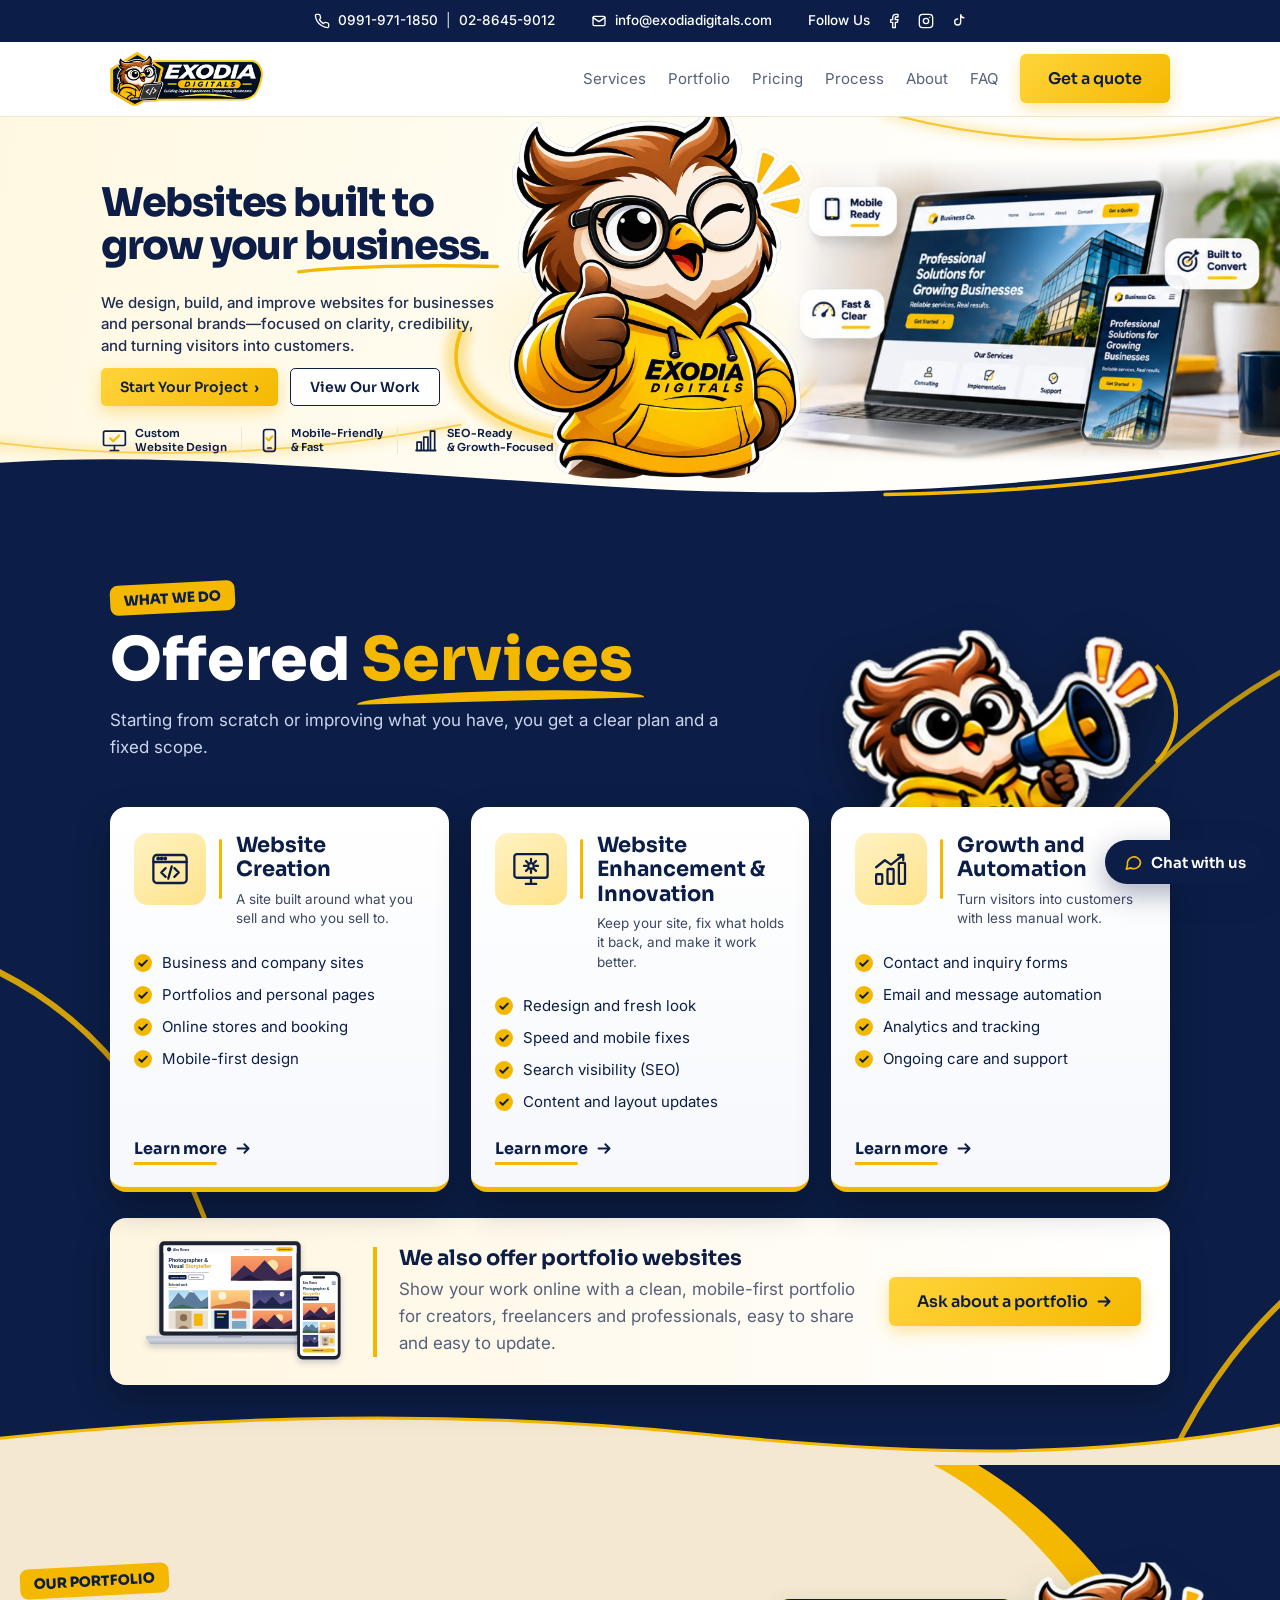
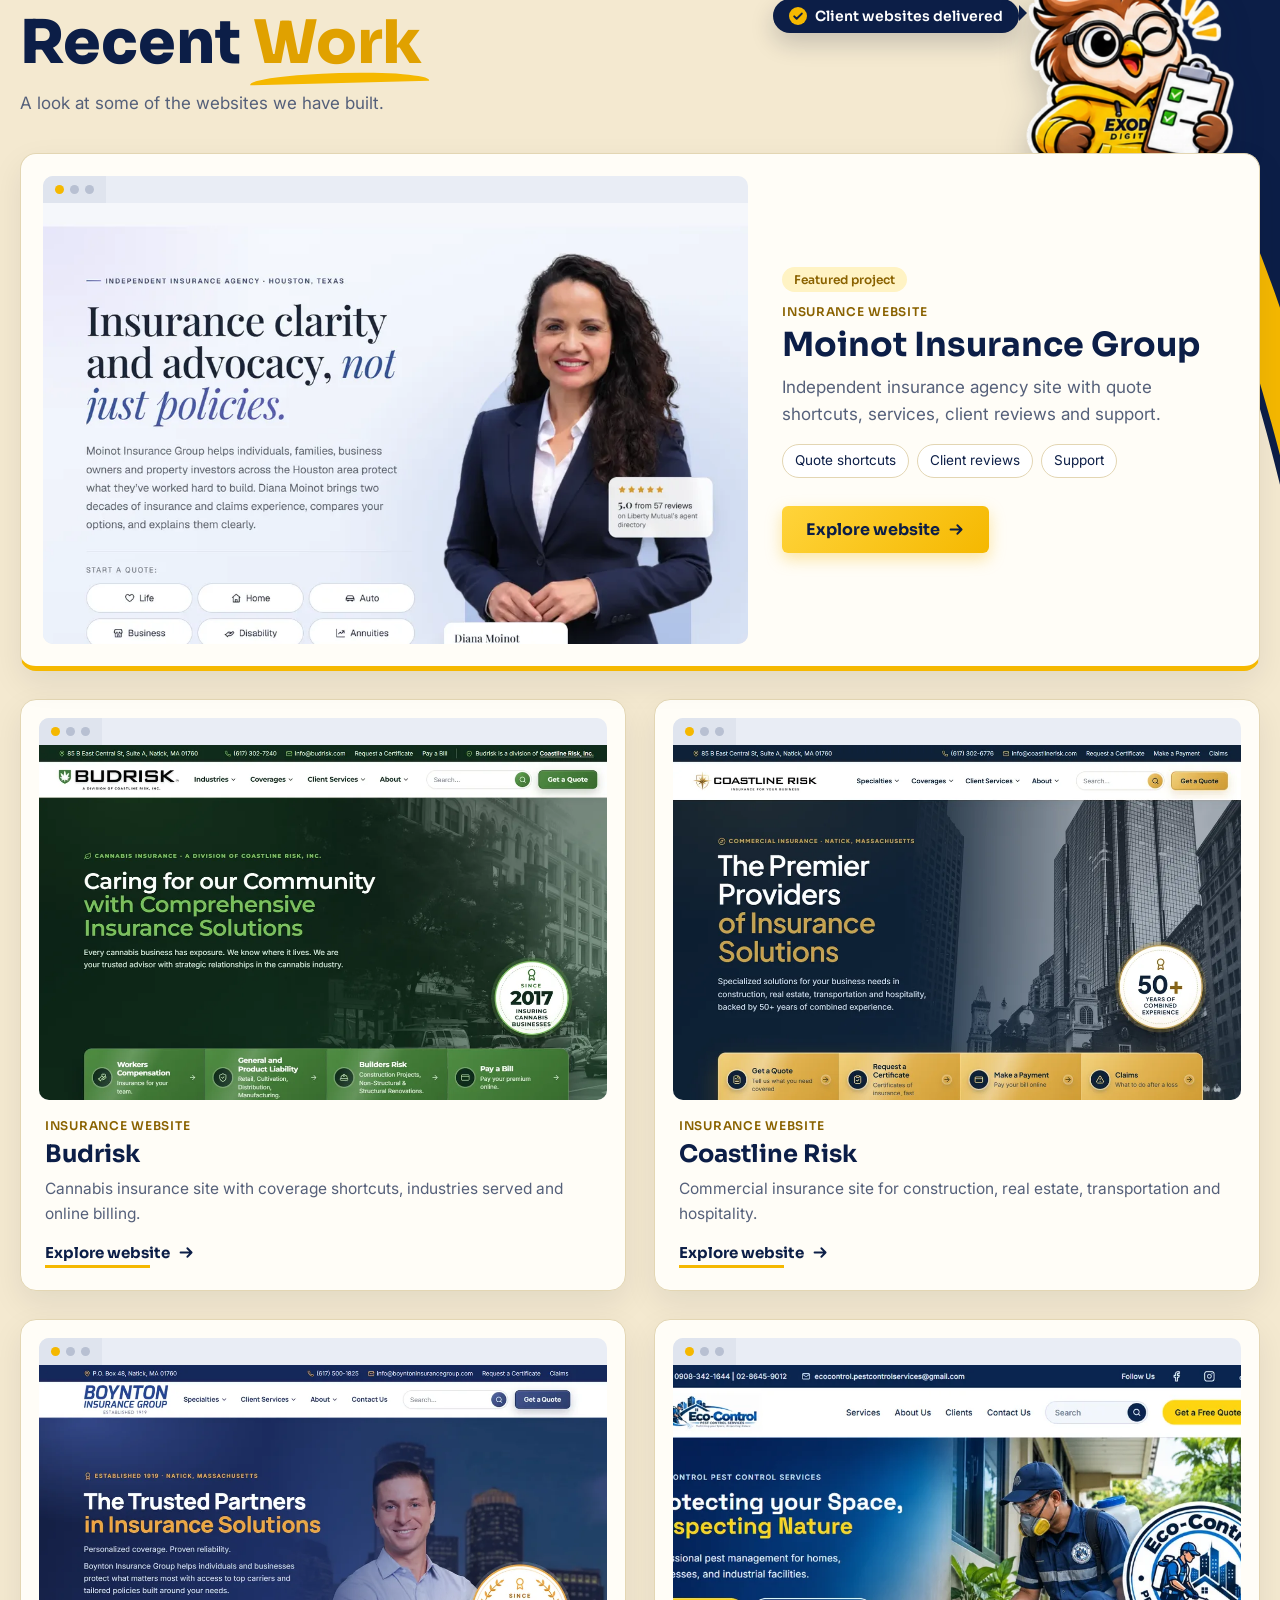
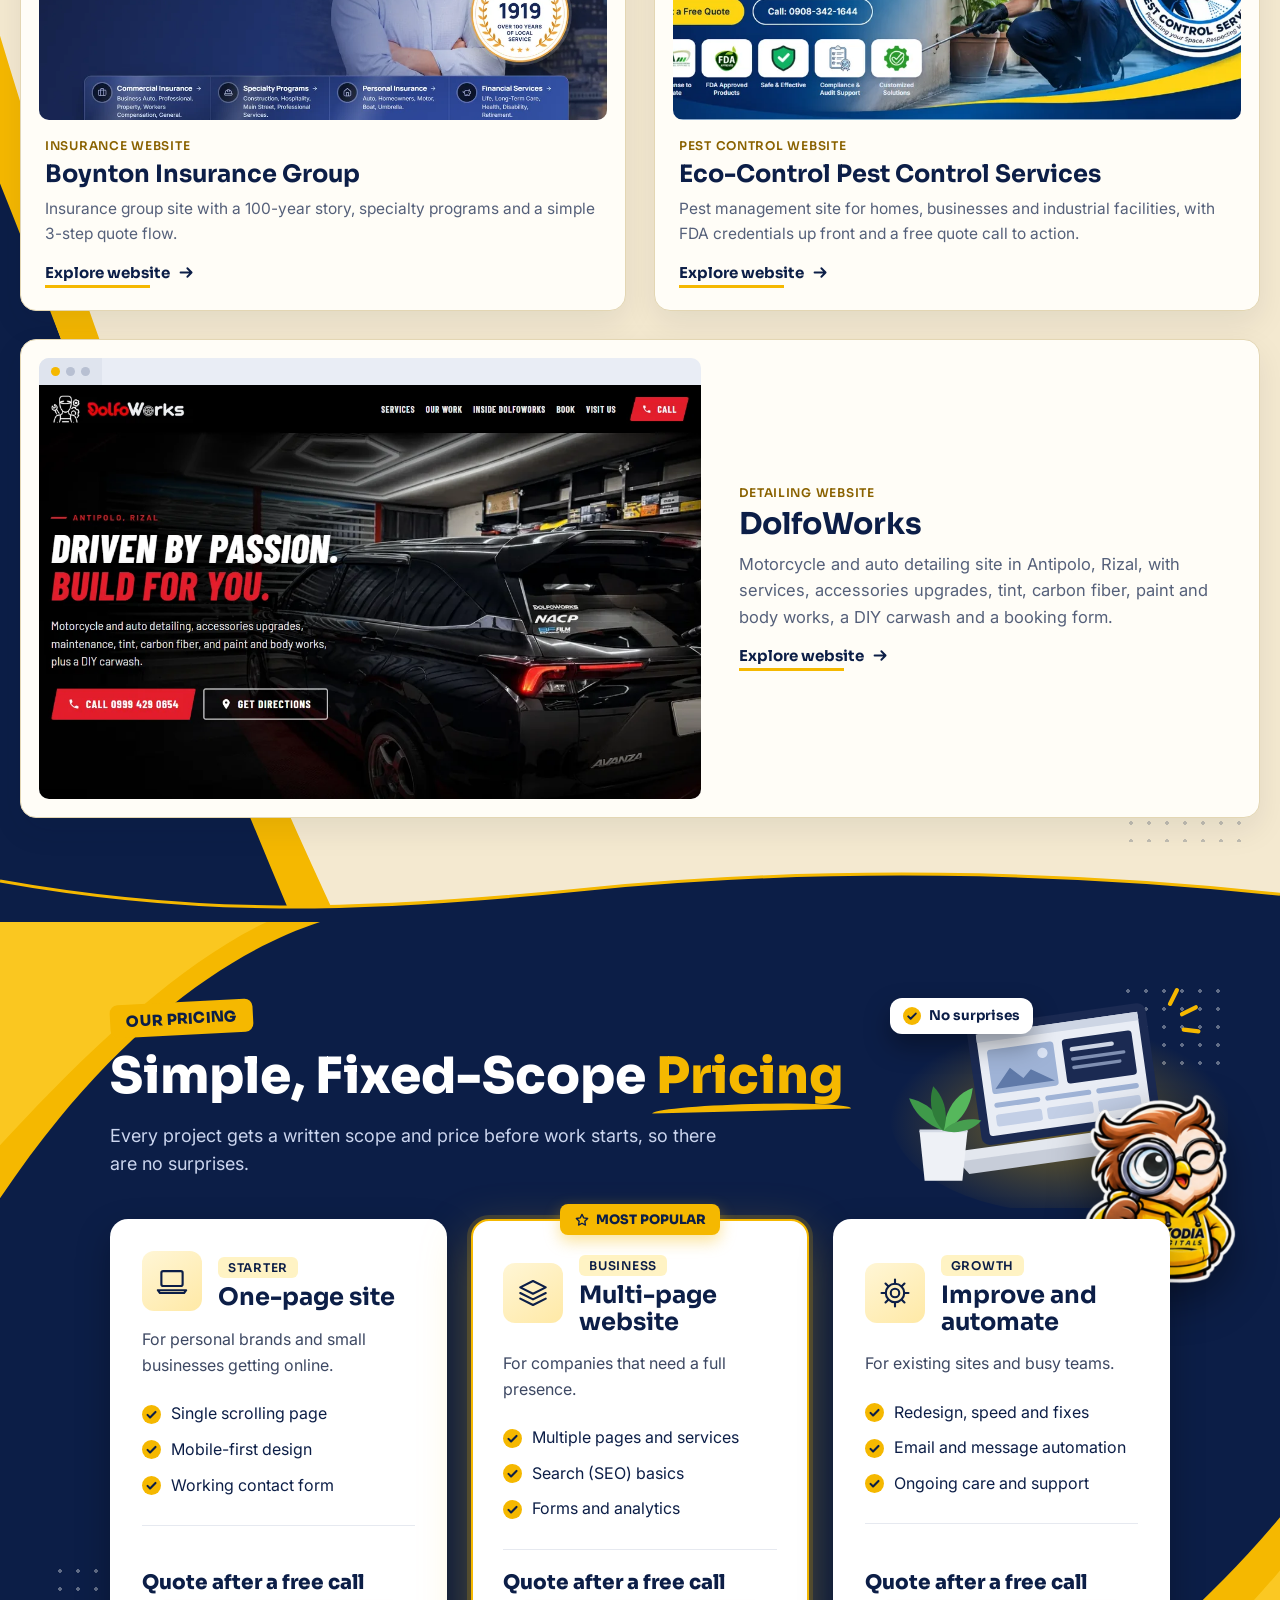
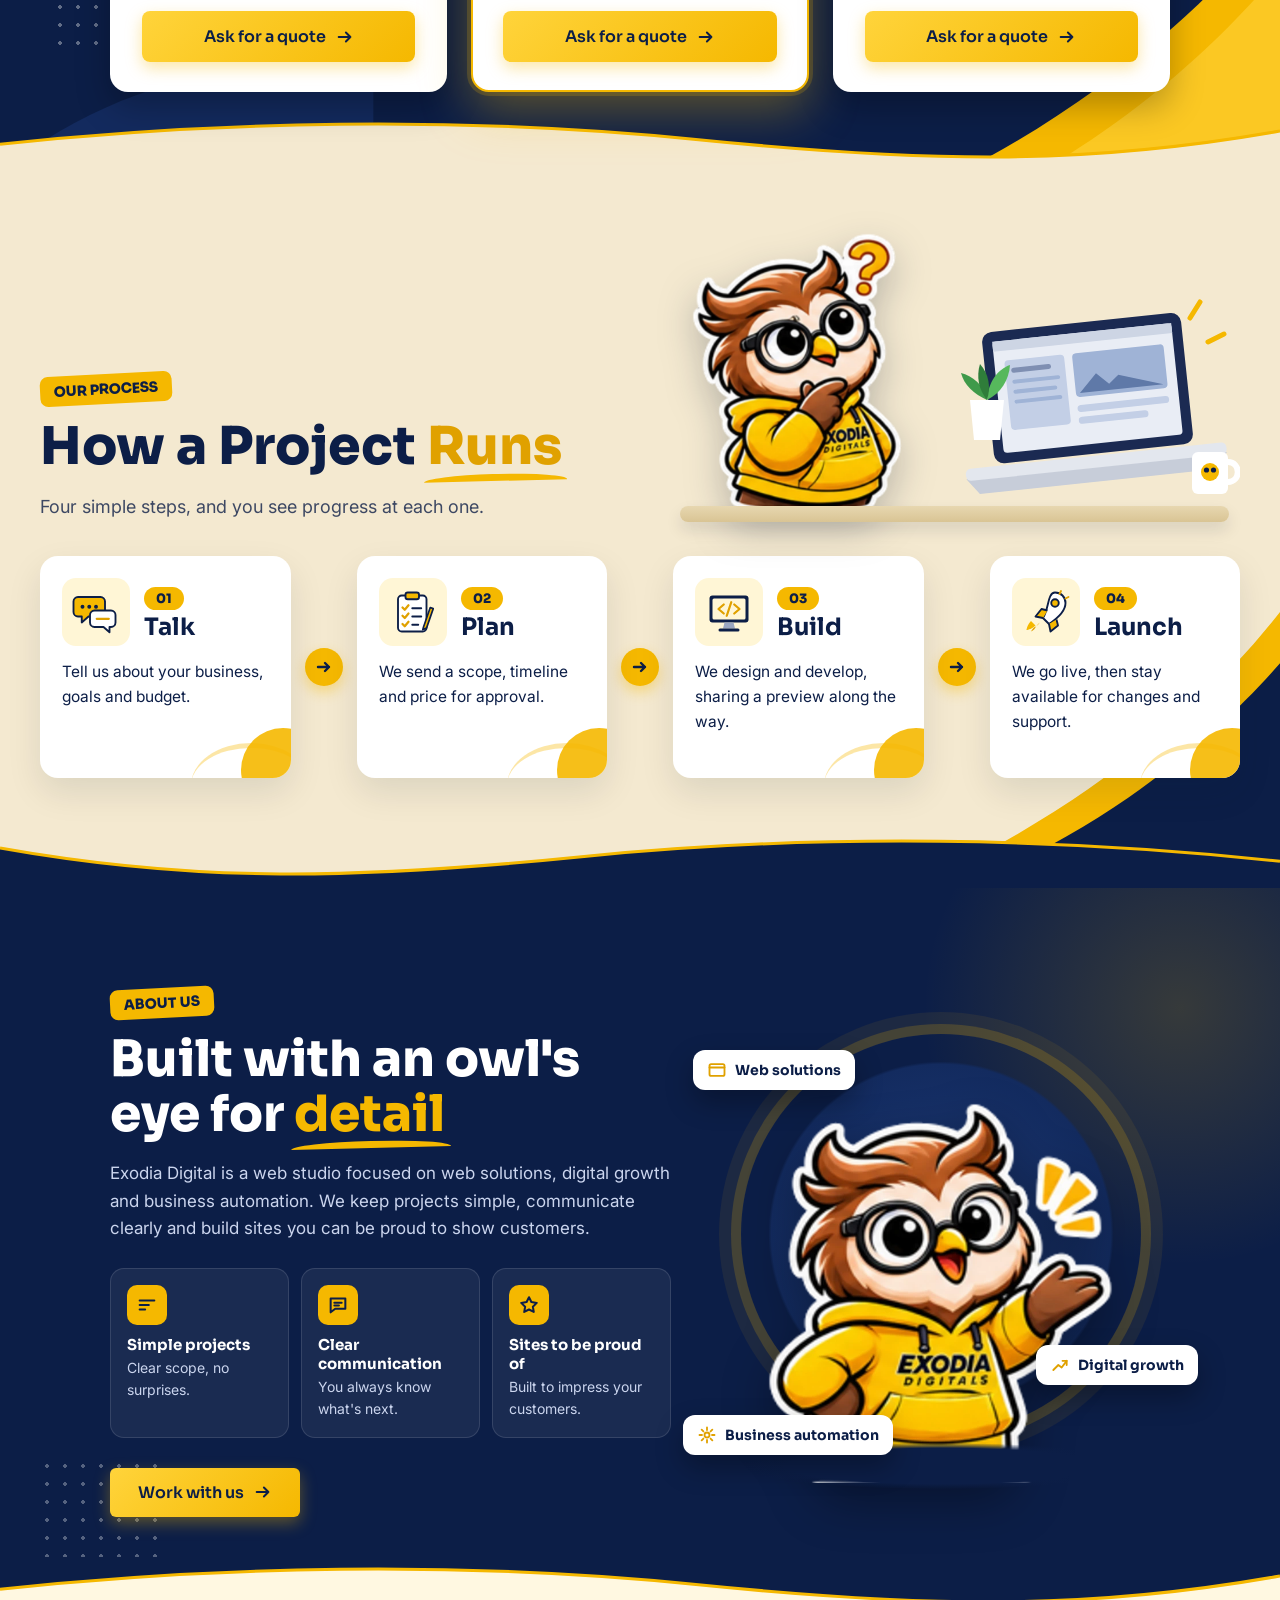
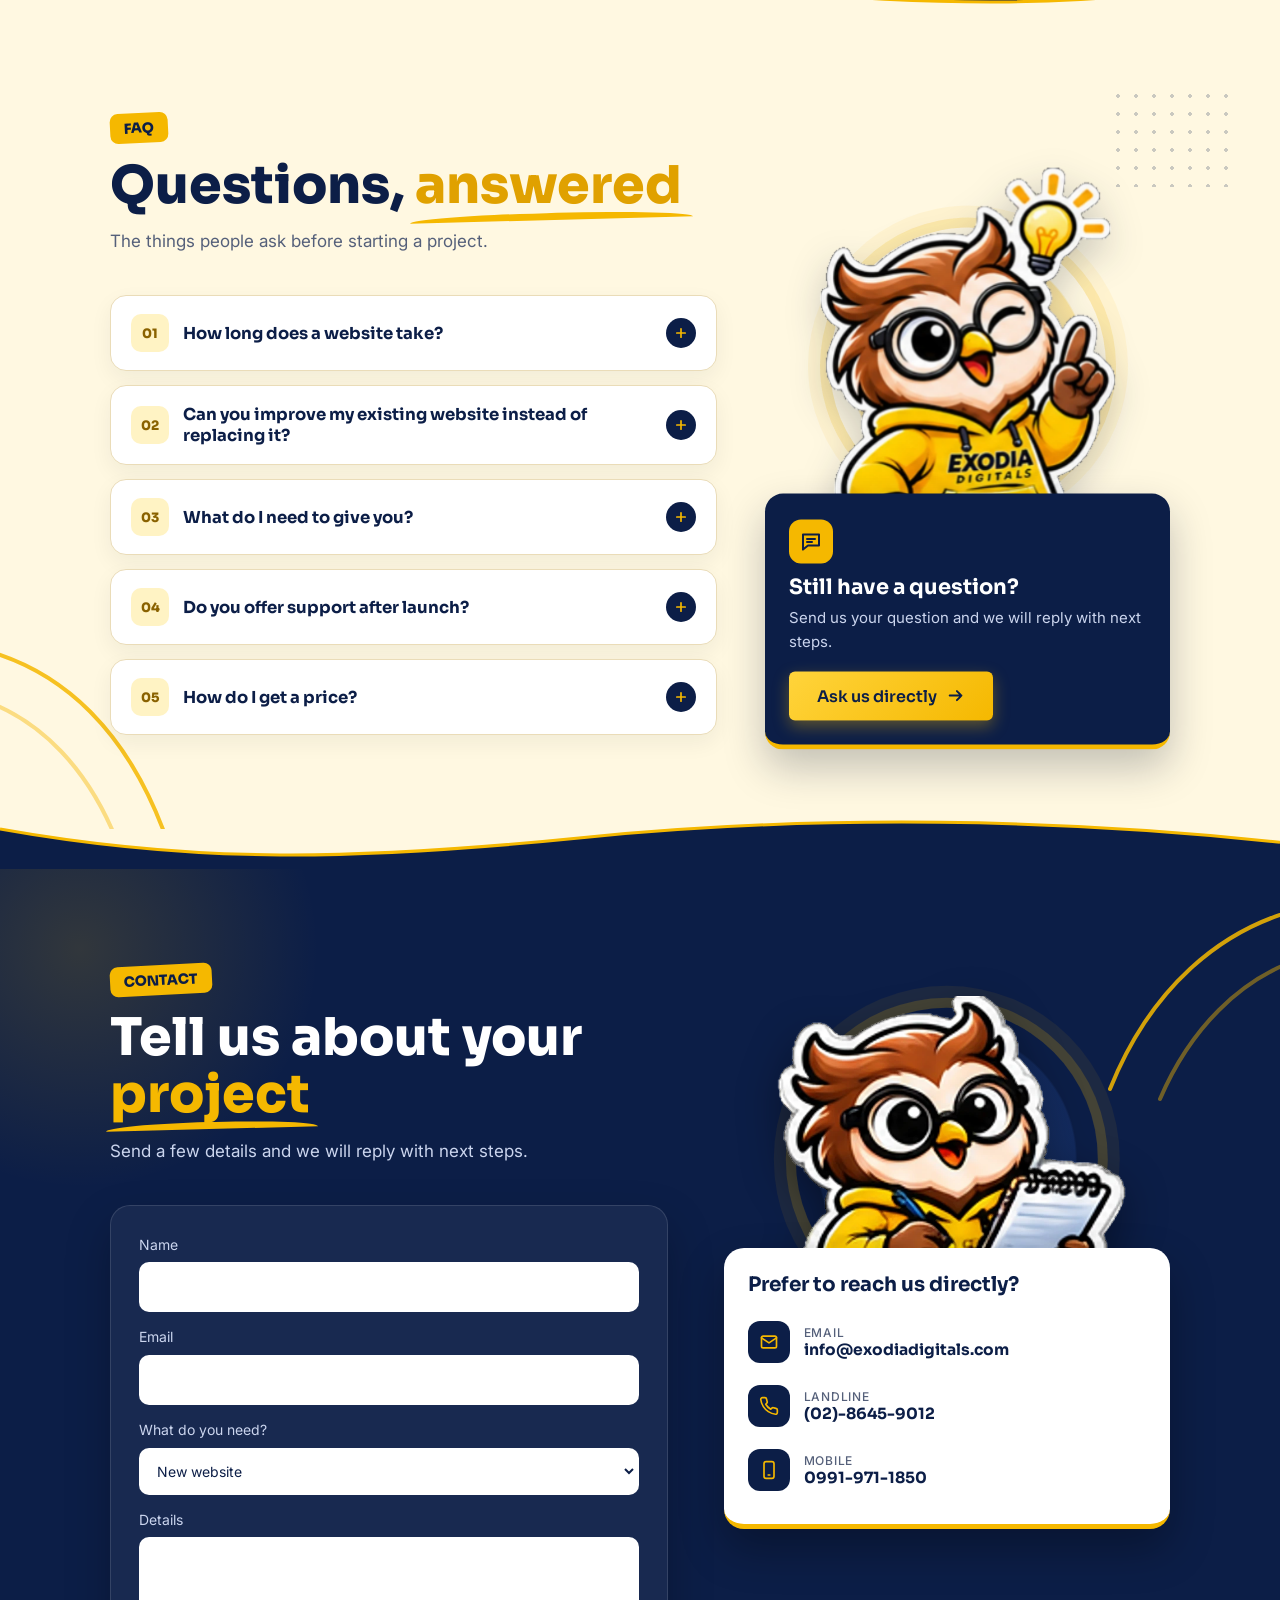
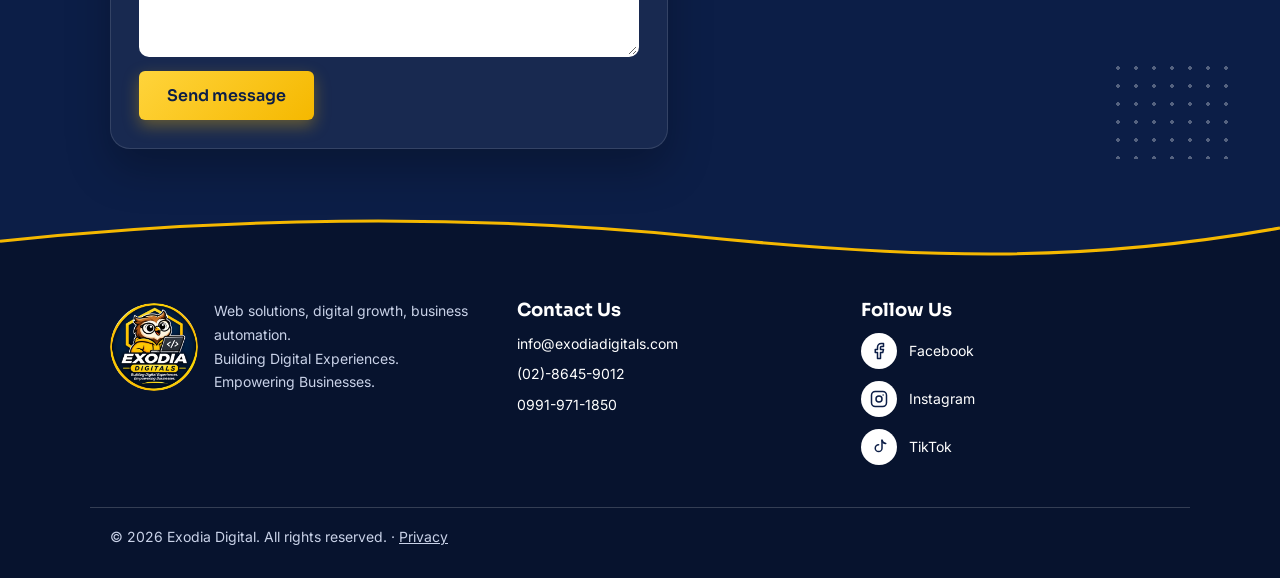
==== index.html @ f9682407 "Add DolfoWorks to Recent Work as a full-width project card Co-Authored-By: Claude Opus 5.5 <noreply@" ====
<!DOCTYPE html>
<html lang="en"><head><meta charset="utf-8">
<meta name="viewport" content="width=device-width, initial-scale=1, viewport-fit=cover">
<title>Exodia Digital | Websites for business and personal brands</title>
<meta name="description" content="Exodia Digital designs, builds and improves websites for businesses and personal brands, focused on clarity, credibility and turning visitors into customers.">
<meta name="theme-color" content="#0c1e47">
<meta name="google-site-verification" content="5mde1_sA7I2JXHYKqCmwTnoEOIq8FKmwPuQtQU_Qwyo" />
<meta property="og:type" content="website">
<meta property="og:site_name" content="Exodia Digital">
<meta property="og:title" content="Exodia Digital | Websites built to grow your business">
<meta property="og:description" content="New websites, website improvements, and growth and automation for businesses and personal brands.">
<meta name="twitter:card" content="summary_large_image">
<!-- TODO (domain): add canonical, og:url and og:image once the domain is confirmed -->
<link rel="icon" href="assets/images/exodia-digitals-emblem.webp" type="image/webp">
<link rel="apple-touch-icon" href="assets/images/exodia-digitals-emblem.webp">
<link rel="manifest" href="site.webmanifest">
<link rel="preconnect" href="https://fonts.googleapis.com">
<link rel="preconnect" href="https://fonts.gstatic.com" crossorigin>
<link href="https://fonts.googleapis.com/css2?family=Sora:wght@400;600;800&family=Inter:wght@400;500&display=swap" rel="stylesheet">
<link rel="preload" as="image" href="assets/images/hero-devices.webp" fetchpriority="high">
<link rel="stylesheet" href="assets/css/styles.css?v=14">
<link rel="stylesheet" href="assets/css/chatbot.css?v=2">
<script src="assets/js/main.js?v=2" defer></script>
<script src="assets/js/chatbot.js?v=4" defer></script>
<script src="assets/js/work.js?v=1" defer></script>
<script type="application/ld+json">
{"@context":"https://schema.org","@type":"ProfessionalService","name":"Exodia Digital","description":"Web solutions, digital growth and business automation.","email":"info@exodiadigitals.com","telephone":["+639919711850","+63286459012"],"sameAs":["https://www.facebook.com/ExodiaDigital99/","https://www.instagram.com/exodia_digitals/","https://www.tiktok.com/@exodia_digital"]}
</script>
</head><body>
<div class="topbar"><div class="tb"><span class="ph"><svg viewBox="0 0 24 24"><path d="M22 16.9v3a2 2 0 0 1-2.2 2 19.8 19.8 0 0 1-8.6-3.1 19.5 19.5 0 0 1-6-6A19.8 19.8 0 0 1 2.1 4.2 2 2 0 0 1 4.1 2h3a2 2 0 0 1 2 1.7c.1 1 .4 1.9.7 2.8a2 2 0 0 1-.5 2.1L8.1 9.9a16 16 0 0 0 6 6l1.3-1.3a2 2 0 0 1 2.1-.4c.9.3 1.8.6 2.8.7a2 2 0 0 1 1.7 2z"/></svg><a href="tel:+639919711850">0991-971-1850</a><i>|</i><a href="tel:+63286459012">02-8645-9012</a></span><a href="mailto:info@exodiadigitals.com"><svg viewBox="0 0 24 24"><rect x="3" y="5" width="18" height="14" rx="2"/><path d="M3 7l9 6 9-6"/></svg> info@exodiadigitals.com</a><span class="fu">Follow Us <a href="https://www.facebook.com/ExodiaDigital99/" target="_blank" rel="noopener" aria-label="Facebook"><svg viewBox="0 0 24 24"><path d="M18 2h-3a5 5 0 0 0-5 5v3H7v4h3v8h4v-8h3l1-4h-4V7a1 1 0 0 1 1-1h3z"/></svg></a><a href="https://www.instagram.com/exodia_digitals/" target="_blank" rel="noopener" aria-label="Instagram"><svg viewBox="0 0 24 24"><rect x="2" y="2" width="20" height="20" rx="5"/><circle cx="12" cy="12" r="4"/><path d="M17.5 6.5h.01"/></svg></a><a href="https://www.tiktok.com/@exodia_digital?lang=en" target="_blank" rel="noopener" aria-label="TikTok"><svg viewBox="0 0 24 24"><path d="M16 3v10.5a4.5 4.5 0 1 1-4.5-4.5"/><path d="M16 3c.5 2.5 2.2 4 5 4.2"/></svg></a></span></div></div>
<header><nav><a href="#top" aria-label="Exodia Digital home"><img src="assets/images/exodia-digitals-logo.webp" alt="Exodia Digitals" width="1075" height="380"></a>
<div><a href="#services">Services</a><a href="#work">Portfolio</a><a href="#pricing">Pricing</a><a href="#process">Process</a><a href="#about">About</a><a href="#faq">FAQ</a><a class="btn" href="#contact">Get a quote</a></div></nav></header>
<main id="top">
<div class="herobg">
<svg class="hglow" viewBox="0 0 1779 537" preserveAspectRatio="none" aria-hidden="true" focusable="false"><defs><filter id="hgb" x="-20%" y="-50%" width="140%" height="200%"><feGaussianBlur stdDeviation="7"/></filter></defs><g fill="none" stroke="#f5b800" stroke-linecap="round"><path d="M1230 -6C1420 46 1610 40 1790 -2" stroke-width="16" opacity=".22" filter="url(#hgb)"/><path d="M1230 -6C1420 46 1610 40 1790 -2" stroke-width="3" opacity=".75"/><path d="M-10 452C190 478 420 470 640 428" stroke-width="14" opacity=".2" filter="url(#hgb)"/><path d="M-10 452C190 478 420 470 640 428" stroke-width="2.5" opacity=".6"/><path d="M640 300C600 410 760 470 930 452C1080 436 1170 370 1150 300" stroke-width="30" opacity=".35" filter="url(#hgb)"/><path d="M640 300C600 410 760 470 930 452C1080 436 1170 370 1150 300" stroke-width="5" opacity=".9"/></g></svg>
<div class="wrap hero"><div>
<h1>Websites built to<br>grow your <span class="ul">business.</span></h1>
<p>We design, build, and improve websites for businesses<br class="d"> and personal brands—focused on clarity, credibility,<br class="d"> and turning visitors into customers.</p>
<div class="row"><a class="btn" href="#contact">Start Your Project &nbsp;›</a><a class="btn out" href="#work">View Our Work</a></div>
<div class="feats"><div><svg viewBox="0 0 32 32" width="30" height="30" fill="none" stroke="#0c1e47" stroke-width="2" stroke-linecap="round" stroke-linejoin="round"><rect x="3" y="5" width="26" height="17" rx="2"/><path d="M11 28h10M16 22v6"/><path d="M11 13.5l3.5 3.5 7-7" stroke="#f5b800" stroke-width="2.5"/></svg><span>Custom<br>Website Design</span></div><div><svg viewBox="0 0 32 32" width="30" height="30" fill="none" stroke="#0c1e47" stroke-width="2" stroke-linecap="round" stroke-linejoin="round"><rect x="9" y="3" width="14" height="26" rx="3"/><path d="M14 25h4"/><path d="M12.5 13.5l2.5 2.5 4.5-5" stroke="#f5b800" stroke-width="2.5"/></svg><span>Mobile-Friendly<br>&amp; Fast</span></div><div><svg viewBox="0 0 32 32" width="30" height="30" fill="none" stroke="#0c1e47" stroke-width="2" stroke-linejoin="round"><path d="M4 28h25"/><rect x="6" y="18" width="5" height="10"/><rect x="14" y="12" width="5" height="16"/><rect x="22" y="5" width="5" height="23"/></svg><span>SEO-Ready<br>&amp; Growth-Focused</span></div></div>
</div>
<div class="mock"><img class="owl" src="assets/images/owl-mascot-digitals.webp" alt="Exodia Digitals owl mascot in a yellow hoodie giving a thumbs up" width="1254" height="1254" fetchpriority="high"><img class="shot2" src="assets/images/hero-devices.webp" alt="Website shown on a laptop and a phone: mobile ready, fast and clear, built to convert"></div></div>
<svg class="hwave" viewBox="0 0 1779 80" preserveAspectRatio="none" aria-hidden="true" focusable="false"><path d="M0 22C260 4 560 40 900 58C1200 74 1500 50 1779 4V80H0Z" fill="#0c1e47"/><path d="M1230 66C1460 62 1640 40 1785 6" fill="none" stroke="#f5b800" stroke-width="5" stroke-linecap="round"/></svg>
</div>

<section id="services" class="svc-sec"><svg class="svc-arc" viewBox="0 0 1440 700" preserveAspectRatio="none" aria-hidden="true" focusable="false"><path d="M-40 330C80 360 170 420 230 520" fill="none" stroke="#f5b800" stroke-width="5" stroke-linecap="round" opacity=".85"/><path d="M1480 110C1380 140 1290 190 1220 250" fill="none" stroke="#f5b800" stroke-width="4" stroke-linecap="round" opacity=".75"/><path d="M1480 560C1420 590 1350 640 1300 720" fill="none" stroke="#f5b800" stroke-width="5" stroke-linecap="round" opacity=".85"/></svg><div class="wrap">
<div class="svc-top"><div class="svc-intro"><span class="sx-kicker">What we do</span>
<h2>Offered <span class="hl">Services</span></h2>
<p class="sub">Starting from scratch or improving what you have, you get a clear plan and a fixed scope.</p></div>
<div class="svc-mascot" aria-hidden="true"><span class="svc-wave"></span><span class="svc-wave w2"></span><img class="svc-owl" src="assets/images/owl-megaphone-digitals.webp" alt="" width="740" height="563" loading="lazy" decoding="async"></div></div>
<div class="grid svc-grid">
<article class="svc"><div class="svc-head"><span class="svc-ic"><svg viewBox="0 0 48 48" aria-hidden="true" focusable="false"><rect x="5" y="8" width="38" height="32" rx="4"/><path d="M5 16h38"/><circle cx="10.5" cy="12" r="1" fill="currentColor"/><circle cx="14.5" cy="12" r="1" fill="currentColor"/><circle cx="18.5" cy="12" r="1" fill="currentColor"/><path d="M19 23l-5 5 5 5M29 23l5 5-5 5M26 21l-4 14"/></svg></span><div><h3>Website Creation</h3><p>A site built around what you sell and who you sell to.</p></div></div><ul><li><svg viewBox="0 0 20 20" aria-hidden="true" focusable="false"><circle cx="10" cy="10" r="10" fill="#f5b800"/><path d="M5.8 10.4l2.7 2.7 5.7-5.8" fill="none" stroke="#0c1e47" stroke-width="2.2" stroke-linecap="round" stroke-linejoin="round"/></svg>Business and company sites</li><li><svg viewBox="0 0 20 20" aria-hidden="true" focusable="false"><circle cx="10" cy="10" r="10" fill="#f5b800"/><path d="M5.8 10.4l2.7 2.7 5.7-5.8" fill="none" stroke="#0c1e47" stroke-width="2.2" stroke-linecap="round" stroke-linejoin="round"/></svg>Portfolios and personal pages</li><li><svg viewBox="0 0 20 20" aria-hidden="true" focusable="false"><circle cx="10" cy="10" r="10" fill="#f5b800"/><path d="M5.8 10.4l2.7 2.7 5.7-5.8" fill="none" stroke="#0c1e47" stroke-width="2.2" stroke-linecap="round" stroke-linejoin="round"/></svg>Online stores and booking</li><li><svg viewBox="0 0 20 20" aria-hidden="true" focusable="false"><circle cx="10" cy="10" r="10" fill="#f5b800"/><path d="M5.8 10.4l2.7 2.7 5.7-5.8" fill="none" stroke="#0c1e47" stroke-width="2.2" stroke-linecap="round" stroke-linejoin="round"/></svg>Mobile-first design</li></ul><a class="svc-more" href="#pricing" aria-label="Learn more about Website Creation">Learn more <svg viewBox="0 0 20 20" aria-hidden="true" focusable="false"><path d="M3 10h13m-5-5 5 5-5 5" fill="none" stroke="currentColor" stroke-width="2.2" stroke-linecap="round" stroke-linejoin="round"/></svg></a></article>
<article class="svc"><div class="svc-head"><span class="svc-ic"><svg viewBox="0 0 48 48" aria-hidden="true" focusable="false"><rect x="5" y="7" width="38" height="27" rx="3"/><path d="M18 41h12M24 34v7"/><circle cx="24" cy="20.5" r="3.2"/><path d="M24 12.5v2.6M24 25.9v2.6M16 20.5h2.6M29.4 20.5H32M18.3 14.8l1.9 1.9M27.8 24.3l1.9 1.9M18.3 26.2l1.9-1.9M27.8 16.7l1.9-1.9"/></svg></span><div><h3>Website Enhancement &amp; Innovation</h3><p>Keep your site, fix what holds it back, and make it work better.</p></div></div><ul><li><svg viewBox="0 0 20 20" aria-hidden="true" focusable="false"><circle cx="10" cy="10" r="10" fill="#f5b800"/><path d="M5.8 10.4l2.7 2.7 5.7-5.8" fill="none" stroke="#0c1e47" stroke-width="2.2" stroke-linecap="round" stroke-linejoin="round"/></svg>Redesign and fresh look</li><li><svg viewBox="0 0 20 20" aria-hidden="true" focusable="false"><circle cx="10" cy="10" r="10" fill="#f5b800"/><path d="M5.8 10.4l2.7 2.7 5.7-5.8" fill="none" stroke="#0c1e47" stroke-width="2.2" stroke-linecap="round" stroke-linejoin="round"/></svg>Speed and mobile fixes</li><li><svg viewBox="0 0 20 20" aria-hidden="true" focusable="false"><circle cx="10" cy="10" r="10" fill="#f5b800"/><path d="M5.8 10.4l2.7 2.7 5.7-5.8" fill="none" stroke="#0c1e47" stroke-width="2.2" stroke-linecap="round" stroke-linejoin="round"/></svg>Search visibility (SEO)</li><li><svg viewBox="0 0 20 20" aria-hidden="true" focusable="false"><circle cx="10" cy="10" r="10" fill="#f5b800"/><path d="M5.8 10.4l2.7 2.7 5.7-5.8" fill="none" stroke="#0c1e47" stroke-width="2.2" stroke-linecap="round" stroke-linejoin="round"/></svg>Content and layout updates</li></ul><a class="svc-more" href="#pricing" aria-label="Learn more about Website Enhancement and Innovation">Learn more <svg viewBox="0 0 20 20" aria-hidden="true" focusable="false"><path d="M3 10h13m-5-5 5 5-5 5" fill="none" stroke="currentColor" stroke-width="2.2" stroke-linecap="round" stroke-linejoin="round"/></svg></a></article>
<article class="svc"><div class="svc-head"><span class="svc-ic"><svg viewBox="0 0 48 48" aria-hidden="true" focusable="false"><rect x="7" y="30" width="7" height="11" rx="1"/><rect x="20" y="24" width="7" height="17" rx="1"/><rect x="33" y="17" width="7" height="24" rx="1"/><path d="M7 22l10-8 7 5 14-11M32 8h6v6"/></svg></span><div><h3>Growth and Automation</h3><p>Turn visitors into customers with less manual work.</p></div></div><ul><li><svg viewBox="0 0 20 20" aria-hidden="true" focusable="false"><circle cx="10" cy="10" r="10" fill="#f5b800"/><path d="M5.8 10.4l2.7 2.7 5.7-5.8" fill="none" stroke="#0c1e47" stroke-width="2.2" stroke-linecap="round" stroke-linejoin="round"/></svg>Contact and inquiry forms</li><li><svg viewBox="0 0 20 20" aria-hidden="true" focusable="false"><circle cx="10" cy="10" r="10" fill="#f5b800"/><path d="M5.8 10.4l2.7 2.7 5.7-5.8" fill="none" stroke="#0c1e47" stroke-width="2.2" stroke-linecap="round" stroke-linejoin="round"/></svg>Email and message automation</li><li><svg viewBox="0 0 20 20" aria-hidden="true" focusable="false"><circle cx="10" cy="10" r="10" fill="#f5b800"/><path d="M5.8 10.4l2.7 2.7 5.7-5.8" fill="none" stroke="#0c1e47" stroke-width="2.2" stroke-linecap="round" stroke-linejoin="round"/></svg>Analytics and tracking</li><li><svg viewBox="0 0 20 20" aria-hidden="true" focusable="false"><circle cx="10" cy="10" r="10" fill="#f5b800"/><path d="M5.8 10.4l2.7 2.7 5.7-5.8" fill="none" stroke="#0c1e47" stroke-width="2.2" stroke-linecap="round" stroke-linejoin="round"/></svg>Ongoing care and support</li></ul><a class="svc-more" href="#pricing" aria-label="Learn more about Growth and Automation">Learn more <svg viewBox="0 0 20 20" aria-hidden="true" focusable="false"><path d="M3 10h13m-5-5 5 5-5 5" fill="none" stroke="currentColor" stroke-width="2.2" stroke-linecap="round" stroke-linejoin="round"/></svg></a></article>
</div>
<div class="also"><img class="also-img" src="assets/images/portfolio-devices.svg" alt="" width="600" height="380" loading="lazy"><div class="also-txt"><h3>We also offer portfolio websites</h3><p>Show your work online with a clean, mobile-first portfolio for creators, freelancers and professionals, easy to share and easy to update.</p></div><a class="btn" href="#contact">Ask about a portfolio <svg viewBox="0 0 20 20" aria-hidden="true" focusable="false"><path d="M3 10h13m-5-5 5 5-5 5" fill="none" stroke="currentColor" stroke-width="2.2" stroke-linecap="round" stroke-linejoin="round"/></svg></a></div>
</div><svg class="seam to-tan" viewBox="0 0 1440 80" preserveAspectRatio="none" aria-hidden="true" focusable="false"><path class="fillw" d="M0 46C240 18 520 12 780 40S1220 72 1440 30V80H0Z"/><path class="rib" d="M0 46C240 18 520 12 780 40S1220 72 1440 30"/></svg></section>


<section id="work" class="wk-sec"><svg class="wk-bg" viewBox="0 0 1440 900" preserveAspectRatio="none" aria-hidden="true" focusable="false"><g class="wk-tr"><path d="M1440 0H1100C1220 30 1350 100 1440 210Z" fill="#0c1e47"/><path d="M1440 150C1360 80 1240 25 1100 0H1050C1210 25 1350 95 1440 200Z" fill="#f5b800"/></g><path d="M0 640C80 720 190 800 340 900H0Z" fill="#0c1e47"/><path d="M0 600C90 690 210 790 380 900H330C190 800 80 710 0 650Z" fill="#f5b800"/></svg><span class="wk-dots" aria-hidden="true"></span><div class="wrap wk-wrap">
<div class="wk-head"><div><span class="wk-kicker">Our portfolio</span><h2>Recent <span class="hl">Work</span></h2>
<p class="sub">A look at some of the websites we have built.</p></div><div class="wk-mascot"><span class="wk-count"><svg viewBox="0 0 20 20" aria-hidden="true" focusable="false"><circle cx="10" cy="10" r="10" fill="#f5b800"/><path d="M5.8 10.4l2.7 2.7 5.7-5.8" fill="none" stroke="#0c1e47" stroke-width="2.2" stroke-linecap="round" stroke-linejoin="round"/></svg>Client websites delivered</span><img class="wk-owl" src="assets/images/owl-checklist-digitals.webp" alt="" width="562" height="668" loading="lazy" decoding="async"></div></div>
<article class="wk wk-feat" data-title="Moinot Insurance Group" data-img="assets/images/work-moinot-insurance.webp" data-url=""><button type="button" class="wk-shot" aria-label="Explore the Moinot Insurance Group website"><span class="wk-bar" aria-hidden="true"><i></i><i></i><i></i></span><span class="wk-img"><img src="assets/images/work-moinot-insurance.webp" alt="Moinot Insurance Group website homepage" width="1100" height="726" loading="lazy" decoding="async"></span></button><div class="wk-text"><span class="wk-badge">Featured project</span><div class="tag">Insurance website</div><h3>Moinot Insurance Group</h3><p>Independent insurance agency site with quote shortcuts, services, client reviews and support.</p><ul class="wk-chips"><li>Quote shortcuts</li><li>Client reviews</li><li>Support</li></ul><button type="button" class="wk-open">Explore website <svg viewBox="0 0 20 20" aria-hidden="true" focusable="false"><path d="M3 10h13m-5-5 5 5-5 5" fill="none" stroke="currentColor" stroke-width="2.2" stroke-linecap="round" stroke-linejoin="round"/></svg></button></div></article>
<div class="wk-grid">
<article class="wk" data-title="Budrisk" data-img="assets/images/work-budrisk.webp" data-url=""><button type="button" class="wk-shot" aria-label="Explore the Budrisk website"><span class="wk-bar" aria-hidden="true"><i></i><i></i><i></i></span><span class="wk-img"><img src="assets/images/work-budrisk.webp" alt="Budrisk website homepage" width="1100" height="726" loading="lazy" decoding="async"></span></button><div class="wk-text"><div class="tag">Insurance website</div><h3>Budrisk</h3><p>Cannabis insurance site with coverage shortcuts, industries served and online billing.</p><button type="button" class="wk-open">Explore website <svg viewBox="0 0 20 20" aria-hidden="true" focusable="false"><path d="M3 10h13m-5-5 5 5-5 5" fill="none" stroke="currentColor" stroke-width="2.2" stroke-linecap="round" stroke-linejoin="round"/></svg></button></div></article>
<article class="wk" data-title="Coastline Risk" data-img="assets/images/work-coastline-risk.webp" data-url=""><button type="button" class="wk-shot" aria-label="Explore the Coastline Risk website"><span class="wk-bar" aria-hidden="true"><i></i><i></i><i></i></span><span class="wk-img"><img src="assets/images/work-coastline-risk.webp" alt="Coastline Risk website homepage" width="1100" height="726" loading="lazy" decoding="async"></span></button><div class="wk-text"><div class="tag">Insurance website</div><h3>Coastline Risk</h3><p>Commercial insurance site for construction, real estate, transportation and hospitality.</p><button type="button" class="wk-open">Explore website <svg viewBox="0 0 20 20" aria-hidden="true" focusable="false"><path d="M3 10h13m-5-5 5 5-5 5" fill="none" stroke="currentColor" stroke-width="2.2" stroke-linecap="round" stroke-linejoin="round"/></svg></button></div></article>
<article class="wk" data-title="Boynton Insurance Group" data-img="assets/images/work-boynton-insurance.webp" data-url=""><button type="button" class="wk-shot" aria-label="Explore the Boynton Insurance Group website"><span class="wk-bar" aria-hidden="true"><i></i><i></i><i></i></span><span class="wk-img"><img src="assets/images/work-boynton-insurance.webp" alt="Boynton Insurance Group website homepage" width="1100" height="726" loading="lazy" decoding="async"></span></button><div class="wk-text"><div class="tag">Insurance website</div><h3>Boynton Insurance Group</h3><p>Insurance group site with a 100-year story, specialty programs and a simple 3-step quote flow.</p><button type="button" class="wk-open">Explore website <svg viewBox="0 0 20 20" aria-hidden="true" focusable="false"><path d="M3 10h13m-5-5 5 5-5 5" fill="none" stroke="currentColor" stroke-width="2.2" stroke-linecap="round" stroke-linejoin="round"/></svg></button></div></article>
<article class="wk" data-title="Eco-Control Pest Control Services" data-img="assets/images/work-eco-control.webp" data-url=""><button type="button" class="wk-shot" aria-label="Explore the Eco-Control Pest Control Services website"><span class="wk-bar" aria-hidden="true"><i></i><i></i><i></i></span><span class="wk-img"><img src="assets/images/work-eco-control.webp" alt="Eco-Control Pest Control Services website homepage" width="1100" height="562" loading="lazy" decoding="async"></span></button><div class="wk-text"><div class="tag">Pest control website</div><h3>Eco-Control Pest Control Services</h3><p>Pest management site for homes, businesses and industrial facilities, with FDA credentials up front and a free quote call to action.</p><button type="button" class="wk-open">Explore website <svg viewBox="0 0 20 20" aria-hidden="true" focusable="false"><path d="M3 10h13m-5-5 5 5-5 5" fill="none" stroke="currentColor" stroke-width="2.2" stroke-linecap="round" stroke-linejoin="round"/></svg></button></div></article>
<article class="wk wk-wide" data-title="DolfoWorks" data-img="assets/images/work-dolfoworks.webp" data-url=""><button type="button" class="wk-shot" aria-label="Explore the DolfoWorks website"><span class="wk-bar" aria-hidden="true"><i></i><i></i><i></i></span><span class="wk-img"><img src="assets/images/work-dolfoworks.webp" alt="DolfoWorks website homepage" width="1100" height="726" loading="lazy" decoding="async"></span></button><div class="wk-text"><div class="tag">Detailing website</div><h3>DolfoWorks</h3><p>Motorcycle and auto detailing site in Antipolo, Rizal, with services, accessories upgrades, tint, carbon fiber, paint and body works, a DIY carwash and a booking form.</p><button type="button" class="wk-open">Explore website <svg viewBox="0 0 20 20" aria-hidden="true" focusable="false"><path d="M3 10h13m-5-5 5 5-5 5" fill="none" stroke="currentColor" stroke-width="2.2" stroke-linecap="round" stroke-linejoin="round"/></svg></button></div></article>
</div>
</div>
<dialog class="wk-modal" id="wkmodal" aria-labelledby="wkmodal-title">
<div class="wk-win"><div class="wk-top"><span class="wk-dots" aria-hidden="true"><i></i><i></i><i></i></span><span class="wk-addr" id="wkmodal-title"></span><a class="wk-new" href="#" target="_blank" rel="noopener">Open in new tab</a><button type="button" class="wk-x" aria-label="Close preview">&times;</button></div>
<div class="wk-view"></div></div>
</dialog><svg class="seam to-navy flip" viewBox="0 0 1440 80" preserveAspectRatio="none" aria-hidden="true" focusable="false"><path class="fillw" d="M0 46C240 18 520 12 780 40S1220 72 1440 30V80H0Z"/><path class="rib" d="M0 46C240 18 520 12 780 40S1220 72 1440 30"/></svg></section>

<section id="pricing" class="pr-sec"><svg class="pr-bg" viewBox="0 0 1440 800" preserveAspectRatio="none" aria-hidden="true" focusable="false"><g class="pr-tl"><path d="M0 0H360C250 30 120 110 0 260Z" fill="#f5b800"/><path d="M0 0H300C200 40 100 120 0 210Z" fill="#ffd43b" opacity=".55"/></g><path d="M1440 560C1340 660 1220 740 1080 800H1440Z" fill="#f5b800"/><path d="M1440 610C1360 690 1270 750 1170 800H1440Z" fill="#ffd43b" opacity=".6"/><path d="M0 800C120 720 260 690 420 700V800Z" fill="#132a5e"/></svg><span class="pr-dots pr-dots-a" aria-hidden="true"></span><span class="pr-dots pr-dots-b" aria-hidden="true"></span><div class="wrap">
<div class="pr-top"><div><span class="pr-kicker">Our pricing</span>
<h2>Simple, Fixed-Scope <span class="hl">Pricing</span></h2>
<p class="sub">Every project gets a written scope and price before work starts, so there are no surprises.</p></div>
<div class="pr-scene"><svg class="pr-art" viewBox="0 0 420 260" aria-hidden="true" focusable="false">
<defs><radialGradient id="prglow" cx=".5" cy=".55" r=".5"><stop offset="0" stop-color="#f5b800" stop-opacity=".45"/><stop offset="1" stop-color="#f5b800" stop-opacity="0"/></radialGradient></defs>
<ellipse cx="225" cy="150" rx="200" ry="115" fill="url(#prglow)"/>
<path d="M352 22l8-16M366 34l16-8M368 52l17 2" stroke="#f5b800" stroke-width="5" stroke-linecap="round"/>
<g transform="rotate(-8 230 140)">
<rect x="128" y="34" width="210" height="140" rx="10" fill="#1b2a52"/>
<rect x="138" y="44" width="190" height="120" rx="4" fill="#e9edf5"/>
<rect x="138" y="44" width="190" height="10" fill="#cdd5e4"/>
<rect x="148" y="64" width="78" height="52" rx="4" fill="#9fb3d6"/><path d="M152 110l20-22 14 14 10-9 26 17z" fill="#5f79a8"/><circle cx="212" cy="76" r="6" fill="#dbe4f5"/>
<rect x="236" y="64" width="82" height="52" rx="4" fill="#1b2a52"/><rect x="244" y="74" width="52" height="5" rx="2.5" fill="#cdd5e4"/><rect x="244" y="86" width="64" height="4" rx="2" fill="#7f8fb2"/><rect x="244" y="96" width="58" height="4" rx="2" fill="#7f8fb2"/>
<rect x="148" y="126" width="54" height="6" rx="3" fill="#9fb3d6"/><rect x="208" y="126" width="54" height="6" rx="3" fill="#9fb3d6"/><rect x="268" y="126" width="50" height="6" rx="3" fill="#9fb3d6"/>
<rect x="148" y="140" width="54" height="14" rx="3" fill="#c3cfe6"/><rect x="208" y="140" width="54" height="14" rx="3" fill="#c3cfe6"/><rect x="268" y="140" width="50" height="14" rx="3" fill="#c3cfe6"/>
<path d="M96 186h276l-14 18H108z" fill="#c7cdd9"/><rect x="96" y="176" width="276" height="12" rx="5" fill="#e3e7ee"/>
</g>
<g><path d="M60 170h56l-6 58H66z" fill="#eef1f6"/><path d="M60 170h56" stroke="#d3d9e4" stroke-width="3"/>
<path d="M88 170c-4-22-22-34-40-38 6 18 20 30 40 38z" fill="#3f9a4a"/><path d="M88 170c2-26 16-44 34-50-2 22-14 40-34 50z" fill="#56b85c"/><path d="M88 170c-14-14-18-34-12-52 14 14 18 34 12 52z" fill="#2f7d3a"/><path d="M88 170c10-12 30-16 44-12-10 12-28 16-44 12z" fill="#469e4f"/></g>
<g><rect x="330" y="182" width="52" height="60" rx="8" fill="#fff"/><path d="M382 196c18 0 18 30 0 30" fill="none" stroke="#fff" stroke-width="8"/><circle cx="356" cy="210" r="13" fill="#f5b800"/><circle cx="351" cy="207" r="3.5" fill="#0c1e47"/><circle cx="361" cy="207" r="3.5" fill="#0c1e47"/><path d="M353 215l3 3 3-3z" fill="#e07b00"/></g>
</svg><img class="pr-owl" src="assets/images/owl-inspect-digitals.webp" alt="" width="758" height="960" loading="lazy" decoding="async"><span class="pr-tag" aria-hidden="true"><svg viewBox="0 0 20 20" focusable="false"><circle cx="10" cy="10" r="10" fill="#f5b800"/><path d="M5.8 10.4l2.7 2.7 5.7-5.8" fill="none" stroke="#0c1e47" stroke-width="2.2" stroke-linecap="round" stroke-linejoin="round"/></svg>No surprises</span></div></div>
<div class="card3 pr-grid">
<div class="pr-card"><div class="pr-head"><span class="pr-ic"><svg viewBox="0 0 48 48" aria-hidden="true" focusable="false"><rect x="9" y="10" width="30" height="21" rx="2.5"/><path d="M4 37h40l-3 4H7z"/></svg></span><div><div class="tag">Starter</div><h3>One-page site</h3></div></div><p>For personal brands and small businesses getting online.</p><ul><li><svg viewBox="0 0 20 20" aria-hidden="true" focusable="false"><circle cx="10" cy="10" r="10" fill="#f5b800"/><path d="M5.8 10.4l2.7 2.7 5.7-5.8" fill="none" stroke="#0c1e47" stroke-width="2.2" stroke-linecap="round" stroke-linejoin="round"/></svg>Single scrolling page</li><li><svg viewBox="0 0 20 20" aria-hidden="true" focusable="false"><circle cx="10" cy="10" r="10" fill="#f5b800"/><path d="M5.8 10.4l2.7 2.7 5.7-5.8" fill="none" stroke="#0c1e47" stroke-width="2.2" stroke-linecap="round" stroke-linejoin="round"/></svg>Mobile-first design</li><li><svg viewBox="0 0 20 20" aria-hidden="true" focusable="false"><circle cx="10" cy="10" r="10" fill="#f5b800"/><path d="M5.8 10.4l2.7 2.7 5.7-5.8" fill="none" stroke="#0c1e47" stroke-width="2.2" stroke-linecap="round" stroke-linejoin="round"/></svg>Working contact form</li></ul><div class="price">Quote after a free call</div><a class="btn" href="#contact">Ask for a quote <svg viewBox="0 0 20 20" aria-hidden="true" focusable="false"><path d="M3 10h13m-5-5 5 5-5 5" fill="none" stroke="currentColor" stroke-width="2.2" stroke-linecap="round" stroke-linejoin="round"/></svg></a></div>
<div class="pr-card feat"><span class="pr-pop"><svg viewBox="0 0 24 24" aria-hidden="true" focusable="false"><path d="M12 3.5l2.6 5.3 5.9.9-4.3 4.1 1 5.8L12 16.9l-5.2 2.7 1-5.8-4.3-4.1 5.9-.9z" fill="none" stroke="currentColor" stroke-width="2" stroke-linejoin="round"/></svg>Most popular</span><div class="pr-head"><span class="pr-ic"><svg viewBox="0 0 48 48" aria-hidden="true" focusable="false"><path d="M24 7 6 16l18 9 18-9z"/><path d="M6 24l18 9 18-9"/><path d="M6 32l18 9 18-9"/></svg></span><div><div class="tag">Business</div><h3>Multi-page website</h3></div></div><p>For companies that need a full presence.</p><ul><li><svg viewBox="0 0 20 20" aria-hidden="true" focusable="false"><circle cx="10" cy="10" r="10" fill="#f5b800"/><path d="M5.8 10.4l2.7 2.7 5.7-5.8" fill="none" stroke="#0c1e47" stroke-width="2.2" stroke-linecap="round" stroke-linejoin="round"/></svg>Multiple pages and services</li><li><svg viewBox="0 0 20 20" aria-hidden="true" focusable="false"><circle cx="10" cy="10" r="10" fill="#f5b800"/><path d="M5.8 10.4l2.7 2.7 5.7-5.8" fill="none" stroke="#0c1e47" stroke-width="2.2" stroke-linecap="round" stroke-linejoin="round"/></svg>Search (SEO) basics</li><li><svg viewBox="0 0 20 20" aria-hidden="true" focusable="false"><circle cx="10" cy="10" r="10" fill="#f5b800"/><path d="M5.8 10.4l2.7 2.7 5.7-5.8" fill="none" stroke="#0c1e47" stroke-width="2.2" stroke-linecap="round" stroke-linejoin="round"/></svg>Forms and analytics</li></ul><div class="price">Quote after a free call</div><a class="btn" href="#contact">Ask for a quote <svg viewBox="0 0 20 20" aria-hidden="true" focusable="false"><path d="M3 10h13m-5-5 5 5-5 5" fill="none" stroke="currentColor" stroke-width="2.2" stroke-linecap="round" stroke-linejoin="round"/></svg></a></div>
<div class="pr-card"><div class="pr-head"><span class="pr-ic"><svg viewBox="0 0 48 48" aria-hidden="true" focusable="false"><circle cx="24" cy="24" r="6"/><path d="M24 5v6M24 37v6M5 24h6M37 24h6M10.6 10.6l4.2 4.2M33.2 33.2l4.2 4.2M10.6 37.4l4.2-4.2M33.2 14.8l4.2-4.2"/><circle cx="24" cy="24" r="13"/></svg></span><div><div class="tag">Growth</div><h3>Improve and automate</h3></div></div><p>For existing sites and busy teams.</p><ul><li><svg viewBox="0 0 20 20" aria-hidden="true" focusable="false"><circle cx="10" cy="10" r="10" fill="#f5b800"/><path d="M5.8 10.4l2.7 2.7 5.7-5.8" fill="none" stroke="#0c1e47" stroke-width="2.2" stroke-linecap="round" stroke-linejoin="round"/></svg>Redesign, speed and fixes</li><li><svg viewBox="0 0 20 20" aria-hidden="true" focusable="false"><circle cx="10" cy="10" r="10" fill="#f5b800"/><path d="M5.8 10.4l2.7 2.7 5.7-5.8" fill="none" stroke="#0c1e47" stroke-width="2.2" stroke-linecap="round" stroke-linejoin="round"/></svg>Email and message automation</li><li><svg viewBox="0 0 20 20" aria-hidden="true" focusable="false"><circle cx="10" cy="10" r="10" fill="#f5b800"/><path d="M5.8 10.4l2.7 2.7 5.7-5.8" fill="none" stroke="#0c1e47" stroke-width="2.2" stroke-linecap="round" stroke-linejoin="round"/></svg>Ongoing care and support</li></ul><div class="price">Quote after a free call</div><a class="btn" href="#contact">Ask for a quote <svg viewBox="0 0 20 20" aria-hidden="true" focusable="false"><path d="M3 10h13m-5-5 5 5-5 5" fill="none" stroke="currentColor" stroke-width="2.2" stroke-linecap="round" stroke-linejoin="round"/></svg></a></div>
</div></div><svg class="seam to-tan" viewBox="0 0 1440 80" preserveAspectRatio="none" aria-hidden="true" focusable="false"><path class="fillw" d="M0 46C240 18 520 12 780 40S1220 72 1440 30V80H0Z"/><path class="rib" d="M0 46C240 18 520 12 780 40S1220 72 1440 30"/></svg></section>

<section id="process" class="pc-sec"><svg class="pc-bg" viewBox="0 0 1440 700" preserveAspectRatio="none" aria-hidden="true" focusable="false"><g class="pc-tl"><path d="M0 0H330C220 30 100 90 0 200Z" fill="#0c1e47"/><path d="M0 140C90 80 200 30 330 0H380C230 30 110 100 0 190Z" fill="#f5b800"/></g><path d="M1440 470C1360 560 1240 640 1060 700H1440Z" fill="#0c1e47"/><path d="M1440 430C1350 530 1220 620 1030 700H1080C1250 640 1370 550 1440 480Z" fill="#f5b800"/></svg><div class="wrap">
<div class="pc-top"><div class="pc-intro"><span class="pc-kicker">Our process</span>
<h2>How a Project <span class="hl">Runs</span></h2>
<p class="sub">Four simple steps, and you see progress at each one.</p></div>
<div class="pc-scene" aria-hidden="true">
<svg class="pc-desk" viewBox="0 0 420 240" focusable="false">
<path d="M18 40l14 10M10 74l18 2M30 110l14-8M380 20l-10 16M404 52l-16 8" stroke="#f5b800" stroke-width="5" stroke-linecap="round"/>
<g transform="rotate(-6 270 130)">
<rect x="170" y="40" width="200" height="132" rx="10" fill="#1b2a52"/>
<rect x="180" y="50" width="180" height="112" rx="4" fill="#e9edf5"/>
<rect x="180" y="50" width="180" height="10" fill="#cdd5e4"/>
<rect x="190" y="70" width="60" height="70" rx="4" fill="#c3cfe6"/><rect x="196" y="78" width="40" height="5" rx="2.5" fill="#7f8fb2"/><rect x="196" y="90" width="48" height="4" rx="2" fill="#9fb3d6"/><rect x="196" y="100" width="44" height="4" rx="2" fill="#9fb3d6"/><rect x="196" y="110" width="48" height="4" rx="2" fill="#9fb3d6"/>
<rect x="258" y="70" width="92" height="44" rx="4" fill="#9fb3d6"/><path d="M262 110l18-18 12 12 10-8 44 14z" fill="#5f79a8"/>
<rect x="258" y="122" width="92" height="7" rx="3.5" fill="#c3cfe6"/><rect x="258" y="134" width="70" height="7" rx="3.5" fill="#c3cfe6"/>
<path d="M140 184h262l-12 16H152z" fill="#c7cdd9"/><rect x="140" y="174" width="262" height="12" rx="5" fill="#e3e7ee"/>
</g>
<g><path d="M262 120h40l-5 42h-30z" fill="#fff" opacity="0"/></g>
<g transform="translate(150 70)"><path d="M0 48h34l-4 40H4z" fill="#fff"/><path d="M17 48c-3-16-15-24-26-27 3 12 13 21 26 27z" fill="#3f9a4a"/><path d="M17 48c1-18 11-31 23-35-1 15-9 28-23 35z" fill="#56b85c"/><path d="M17 48c-8-10-11-23-7-36 9 10 11 23 7 36z" fill="#2f7d3a"/></g>
<g transform="translate(372 170)"><rect x="0" y="0" width="36" height="42" rx="6" fill="#fff"/><path d="M36 10c13 0 13 20 0 20" fill="none" stroke="#fff" stroke-width="6"/><circle cx="18" cy="20" r="9" fill="#f5b800"/><circle cx="14.5" cy="18" r="2.6" fill="#0c1e47"/><circle cx="21.5" cy="18" r="2.6" fill="#0c1e47"/></g>
</svg>
<img class="pc-owl" src="assets/images/owl-think-digitals.webp" alt="" width="543" height="720" loading="lazy" decoding="async">
<span class="pc-table"></span>
</div></div>
<ol class="pc-steps">
<li class="pc-step"><div class="pc-head"><span class="pc-ic"><svg viewBox="0 0 64 64" aria-hidden="true" focusable="false"><path d="M8 12h30a6 6 0 0 1 6 6v14a6 6 0 0 1-6 6H22l-9 8v-8H8a6 6 0 0 1-6-6V18a6 6 0 0 1 6-6z" fill="#f5b800" stroke="#0c1e47" stroke-width="2.5" stroke-linejoin="round"/><circle cx="14" cy="25" r="2.6" fill="#0c1e47"/><circle cx="23" cy="25" r="2.6" fill="#0c1e47"/><circle cx="32" cy="25" r="2.6" fill="#0c1e47"/><path d="M30 30h22a6 6 0 0 1 6 6v10a6 6 0 0 1-6 6h-2v7l-8-7H30a6 6 0 0 1-6-6V36a6 6 0 0 1 6-6z" fill="#fff" stroke="#0c1e47" stroke-width="2.5" stroke-linejoin="round"/><path d="M33 41h16" stroke="#e0a100" stroke-width="3" stroke-linecap="round"/></svg></span><div><span class="pc-num">01</span><h3>Talk</h3></div></div><p>Tell us about your business, goals and budget.</p></li><span class="pc-arrow" aria-hidden="true"><svg viewBox="0 0 20 20" aria-hidden="true" focusable="false"><path d="M4 10h11m-4-4 4 4-4 4" fill="none" stroke="currentColor" stroke-width="2.4" stroke-linecap="round" stroke-linejoin="round"/></svg></span><li class="pc-step"><div class="pc-head"><span class="pc-ic"><svg viewBox="0 0 64 64" aria-hidden="true" focusable="false"><rect x="12" y="10" width="38" height="48" rx="5" fill="#fff" stroke="#0c1e47" stroke-width="2.5"/><rect x="22" y="6" width="18" height="9" rx="3" fill="#f5b800" stroke="#0c1e47" stroke-width="2.5"/><path d="M18 26l3 3 5-6M18 37l3 3 5-6M18 48l3 3 5-6" fill="none" stroke="#e0a100" stroke-width="3" stroke-linecap="round" stroke-linejoin="round"/><path d="M31 27h12M31 38h12M31 49h8" stroke="#0c1e47" stroke-width="2.5" stroke-linecap="round"/><path d="M46 52l9-26 4 1.5-9 26-5 2z" fill="#f5b800" stroke="#0c1e47" stroke-width="2.2" stroke-linejoin="round"/></svg></span><div><span class="pc-num">02</span><h3>Plan</h3></div></div><p>We send a scope, timeline and price for approval.</p></li><span class="pc-arrow" aria-hidden="true"><svg viewBox="0 0 20 20" aria-hidden="true" focusable="false"><path d="M4 10h11m-4-4 4 4-4 4" fill="none" stroke="currentColor" stroke-width="2.4" stroke-linecap="round" stroke-linejoin="round"/></svg></span><li class="pc-step"><div class="pc-head"><span class="pc-ic"><svg viewBox="0 0 64 64" aria-hidden="true" focusable="false"><rect x="6" y="10" width="52" height="36" rx="4" fill="#0c1e47"/><rect x="10" y="14" width="44" height="28" rx="2" fill="#fff6d6"/><path d="M25 22l-7 6 7 6M39 22l7 6-7 6M35 19l-6 18" fill="none" stroke="#e0a100" stroke-width="3" stroke-linecap="round" stroke-linejoin="round"/><path d="M26 46h12l2 8H24z" fill="#9aa6c0"/><rect x="18" y="54" width="28" height="4" rx="2" fill="#0c1e47"/></svg></span><div><span class="pc-num">03</span><h3>Build</h3></div></div><p>We design and develop, sharing a preview along the way.</p></li><span class="pc-arrow" aria-hidden="true"><svg viewBox="0 0 20 20" aria-hidden="true" focusable="false"><path d="M4 10h11m-4-4 4 4-4 4" fill="none" stroke="currentColor" stroke-width="2.4" stroke-linecap="round" stroke-linejoin="round"/></svg></span><li class="pc-step"><div class="pc-head"><span class="pc-ic"><svg viewBox="0 0 64 64" aria-hidden="true" focusable="false"><path d="M18 50c-4 4-10 6-12 6 0-2 2-8 6-12" fill="#f5b800"/><path d="M24 46c-6 8-8 4-12 12 8-4 4-6 12-12z" fill="#e0a100"/><path d="M44 6c8 0 14 6 14 14 0 10-10 20-22 28l-8-8C36 28 34 6 44 6z" fill="#fff" stroke="#0c1e47" stroke-width="2.5" stroke-linejoin="round"/><circle cx="44" cy="20" r="5" fill="#f5b800" stroke="#0c1e47" stroke-width="2.5"/><path d="M28 40l-10-2 8-10 8 2M36 48l2 10 10-8-2-8" fill="#f5b800" stroke="#0c1e47" stroke-width="2.5" stroke-linejoin="round"/><path d="M50 8l2-4M58 14l4-2" stroke="#e0a100" stroke-width="2.5" stroke-linecap="round"/></svg></span><div><span class="pc-num">04</span><h3>Launch</h3></div></div><p>We go live, then stay available for changes and support.</p></li>
</ol></div><svg class="seam to-navy flip" viewBox="0 0 1440 80" preserveAspectRatio="none" aria-hidden="true" focusable="false"><path class="fillw" d="M0 46C240 18 520 12 780 40S1220 72 1440 30V80H0Z"/><path class="rib" d="M0 46C240 18 520 12 780 40S1220 72 1440 30"/></svg></section>

<section id="about" class="about ab-sec"><span class="ab-dots" aria-hidden="true"></span><div class="wrap">
<div class="ab-text"><span class="ab-kicker">About us</span>
<h2>Built with an owl's eye for <span class="hl">detail</span></h2>
<p class="sub">Exodia Digital is a web studio focused on web solutions, digital growth and business automation. We keep projects simple, communicate clearly and build sites you can be proud to show customers.</p>
<ul class="ab-vals">
<li><span class="ab-ic"><svg viewBox="0 0 24 24" aria-hidden="true" focusable="false"><path d="M4 7h16M4 12h10M4 17h6"/></svg></span><span><b>Simple projects</b>Clear scope, no surprises.</span></li>
<li><span class="ab-ic"><svg viewBox="0 0 24 24" aria-hidden="true" focusable="false"><path d="M4 5h16v11H9l-5 4z"/><path d="M8 9.5h8M8 12.5h5"/></svg></span><span><b>Clear communication</b>You always know what's next.</span></li>
<li><span class="ab-ic"><svg viewBox="0 0 24 24" aria-hidden="true" focusable="false"><path d="M12 3.5l2.6 5.3 5.9.9-4.3 4.1 1 5.8L12 16.9l-5.2 2.7 1-5.8-4.3-4.1 5.9-.9z"/></svg></span><span><b>Sites to be proud of</b>Built to impress your customers.</span></li>
</ul>
<a class="btn" href="#contact">Work with us <svg viewBox="0 0 20 20" aria-hidden="true" focusable="false"><path d="M3 10h13m-5-5 5 5-5 5" fill="none" stroke="currentColor" stroke-width="2.2" stroke-linecap="round" stroke-linejoin="round"/></svg></a></div>
<div class="ab-art"><span class="ab-ring" aria-hidden="true"></span>
<img class="ab-owl" src="assets/images/owl-wave-digitals.webp" alt="Exodia Digitals owl mascot in glasses and a yellow hoodie, waving" width="609" height="666" loading="lazy" decoding="async">
<span class="ab-stage" aria-hidden="true"></span>
<span class="ab-chip ab-c1"><svg viewBox="0 0 24 24" aria-hidden="true" focusable="false"><rect x="3" y="5" width="18" height="14" rx="2"/><path d="M3 9h18"/></svg>Web solutions</span>
<span class="ab-chip ab-c2"><svg viewBox="0 0 24 24" aria-hidden="true" focusable="false"><path d="M4 18l6-6 4 3 6-8"/><path d="M15 7h5v5"/></svg>Digital growth</span>
<span class="ab-chip ab-c3"><svg viewBox="0 0 24 24" aria-hidden="true" focusable="false"><circle cx="12" cy="12" r="3"/><path d="M12 3v3M12 18v3M3 12h3M18 12h3M5.6 5.6l2.1 2.1M16.3 16.3l2.1 2.1M5.6 18.4l2.1-2.1M16.3 7.7l2.1-2.1"/></svg>Business automation</span>
</div></div><svg class="seam to-cream" viewBox="0 0 1440 80" preserveAspectRatio="none" aria-hidden="true" focusable="false"><path class="fillw" d="M0 46C240 18 520 12 780 40S1220 72 1440 30V80H0Z"/><path class="rib" d="M0 46C240 18 520 12 780 40S1220 72 1440 30"/></svg></section>


<section id="reviews" hidden><div class="wrap">
<h2>What clients say</h2>
<p class="sub">Kind words from people we have built for.</p>
<div class="quotes" id="qgrid"></div></div></section>

<section id="faq" class="sx-sec"><span class="dots-n deco-tr" aria-hidden="true"></span><svg class="arc-deco arc-bl" viewBox="0 0 300 300" aria-hidden="true" focusable="false"><path d="M-20 120C60 140 130 200 170 320" /><path d="M-20 170C40 190 90 240 120 320" /></svg><div class="wrap">
<div class="fq-grid"><div class="fq-main">
<span class="sx-kicker">FAQ</span>
<h2>Questions, <span class="hl">answered</span></h2>
<p class="sub">The things people ask before starting a project.</p>
<div class="fq-list">
<details><summary>How long does a website take?</summary><p>It depends on scope. We share a timeline with your quote, and you see a preview before launch.</p></details>
<details><summary>Can you improve my existing website instead of replacing it?</summary><p>Yes. We can keep what works and fix speed, mobile layout, design, content and search visibility.</p></details>
<details><summary>What do I need to give you?</summary><p>Your goals, any logo and brand colors, and the text and photos you have. We can help with the rest.</p></details>
<details><summary>Do you offer support after launch?</summary><p>Yes. We stay available for changes and offer ongoing care and support.</p></details>
<details><summary>How do I get a price?</summary><p>Send the form below. We reply with a scope, timeline and fixed price for your approval.</p></details>
</div></div>
<aside class="fq-side">
<div class="fq-owlwrap"><span class="fq-ring" aria-hidden="true"></span><img class="fq-owl" src="assets/images/owl-idea-digitals.webp" alt="" width="602" height="772" loading="lazy" decoding="async"></div>
<div class="fq-help"><span class="fq-help-ic"><svg viewBox="0 0 24 24" aria-hidden="true" focusable="false"><path d="M4 5h16v11H9l-5 4z" fill="none" stroke="currentColor" stroke-width="2" stroke-linejoin="round"/><path d="M8 9.5h8M8 12.5h5" stroke="currentColor" stroke-width="2" stroke-linecap="round"/></svg></span><h3>Still have a question?</h3><p>Send us your question and we will reply with next steps.</p><a class="btn" href="#contact">Ask us directly <svg viewBox="0 0 20 20" aria-hidden="true" focusable="false"><path d="M3 10h13m-5-5 5 5-5 5" fill="none" stroke="currentColor" stroke-width="2.2" stroke-linecap="round" stroke-linejoin="round"/></svg></a></div>
</aside>
</div>
</div><svg class="seam to-navy flip" viewBox="0 0 1440 80" preserveAspectRatio="none" aria-hidden="true" focusable="false"><path class="fillw" d="M0 46C240 18 520 12 780 40S1220 72 1440 30V80H0Z"/><path class="rib" d="M0 46C240 18 520 12 780 40S1220 72 1440 30"/></svg></section>

<section id="contact" class="sx-sec"><span class="glow-tl" aria-hidden="true"></span><span class="dots-w deco-br" aria-hidden="true"></span><svg class="arc-deco arc-tr" viewBox="0 0 300 300" aria-hidden="true" focusable="false"><path d="M320 40C240 60 170 120 130 220" /><path d="M320 90C260 110 210 160 180 230" /></svg><div class="wrap">
<div class="ct-grid"><div class="ct-main">
<span class="sx-kicker">Contact</span>
<h2>Tell us about your <span class="hl">project</span></h2>
<p class="sub">Send a few details and we will reply with next steps.</p>
<form id="f"><label>Name<input name="n" required autocomplete="name"></label>
<label>Email<input type="email" name="e" required autocomplete="email"></label>
<label>What do you need?<select name="t"><option>New website</option><option>Portfolio website</option><option>Improve my existing website</option><option>Automation or growth</option><option>Not sure yet</option></select></label>
<label>Details<textarea name="m"></textarea></label>
<button class="btn" type="submit">Send message</button><p id="ok" role="status"></p></form>
</div>
<aside class="ct-side">
<div class="ct-owlwrap"><span class="ct-ring" aria-hidden="true"></span><img class="ct-owl" src="assets/images/owl-notes-digitals.webp" alt="" width="613" height="499" loading="lazy" decoding="async"></div>
<div class="ct-card"><h3>Prefer to reach us directly?</h3>
<a class="ct-line" href="mailto:info@exodiadigitals.com"><span class="ct-ic"><svg viewBox="0 0 24 24" aria-hidden="true" focusable="false"><rect x="3" y="5" width="18" height="14" rx="2"/><path d="M3 7l9 6 9-6"/></svg></span><span><small>Email</small>info@exodiadigitals.com</span></a>
<a class="ct-line" href="tel:+63286459012"><span class="ct-ic"><svg viewBox="0 0 24 24" aria-hidden="true" focusable="false"><path d="M22 16.9v3a2 2 0 0 1-2.2 2 19.8 19.8 0 0 1-8.6-3.1 19.5 19.5 0 0 1-6-6A19.8 19.8 0 0 1 2.1 4.2 2 2 0 0 1 4.1 2h3a2 2 0 0 1 2 1.7c.1 1 .4 1.9.7 2.8a2 2 0 0 1-.5 2.1L8.1 9.9a16 16 0 0 0 6 6l1.3-1.3a2 2 0 0 1 2.1-.5c.9.3 1.8.6 2.8.7a2 2 0 0 1 1.7 2z"/></svg></span><span><small>Landline</small>(02)-8645-9012</span></a>
<a class="ct-line" href="tel:+639919711850"><span class="ct-ic"><svg viewBox="0 0 24 24" aria-hidden="true" focusable="false"><rect x="6" y="2" width="12" height="20" rx="2.5"/><path d="M11 18h2"/></svg></span><span><small>Mobile</small>0991-971-1850</span></a>
</div>
</aside>
</div>
</div><svg class="seam to-foot" viewBox="0 0 1440 80" preserveAspectRatio="none" aria-hidden="true" focusable="false"><path class="fillw" d="M0 46C240 18 520 12 780 40S1220 72 1440 30V80H0Z"/><path class="rib" d="M0 46C240 18 520 12 780 40S1220 72 1440 30"/></svg></section></main>
<footer><div class="wrap fgrid"><div class="fbrand"><img id="fl" src="assets/images/exodia-digitals-emblem.webp" alt="Exodia Digitals" loading="lazy" decoding="async"><p>Web solutions, digital growth, business automation.<br>Building Digital Experiences. Empowering Businesses.</p></div><div class="fcol"><h4>Contact Us</h4><a href="mailto:info@exodiadigitals.com">info@exodiadigitals.com</a><a href="tel:+63286459012">(02)-8645-9012</a><a href="tel:+639919711850">0991-971-1850</a></div><div class="fcol"><h4>Follow Us</h4><a class="fs" href="https://www.facebook.com/ExodiaDigital99/" target="_blank" rel="noopener"><span class="ic"><svg viewBox="0 0 24 24"><path d="M18 2h-3a5 5 0 0 0-5 5v3H7v4h3v8h4v-8h3l1-4h-4V7a1 1 0 0 1 1-1h3z"/></svg></span>Facebook</a><a class="fs" href="https://www.instagram.com/exodia_digitals/" target="_blank" rel="noopener"><span class="ic"><svg viewBox="0 0 24 24"><rect x="2" y="2" width="20" height="20" rx="5"/><circle cx="12" cy="12" r="4"/><path d="M17.5 6.5h.01"/></svg></span>Instagram</a><a class="fs" href="https://www.tiktok.com/@exodia_digital?lang=en" target="_blank" rel="noopener"><span class="ic"><svg viewBox="0 0 24 24"><path d="M16 3v10.5a4.5 4.5 0 1 1-4.5-4.5"/><path d="M16 3c.5 2.5 2.2 4 5 4.2"/></svg></span>TikTok</a></div></div><div class="wrap fbar">© 2026 Exodia Digital. All rights reserved. · <a href="privacy.html">Privacy</a></div></footer>
</body></html>
---- assets/css/styles.css ----
:root{color-scheme:light;--bg:#ffffff;--bg2:#fff8e1;--ink:#0c1e47;--mute:#55607a;--cy:#f5b800;--bl:#e0a100;--line:#ece6d2;box-sizing:border-box;padding-top:env(safe-area-inset-top,0px);padding-bottom:env(safe-area-inset-bottom,0px)}
html{scroll-padding-top:70px;scroll-behavior:smooth}
*{box-sizing:border-box}
img{max-width:100%;height:auto}
body{margin:0;background:var(--bg);color:var(--ink);font:400 17px/1.6 Inter,system-ui,sans-serif}
h1,h2,h3{font-family:Sora,system-ui,sans-serif;line-height:1.1;margin:0}
a{color:inherit}
:focus-visible{outline:2px solid var(--cy);outline-offset:3px}
header{position:sticky;top:env(safe-area-inset-top,0px);z-index:5;background:rgba(255,255,255,.94);backdrop-filter:blur(8px);border-bottom:1px solid var(--line)}
nav{max-width:1100px;margin:auto;padding:10px 20px;display:flex;align-items:center;justify-content:space-between;gap:16px}
nav img{height:54px;width:auto;display:block;border-radius:8px}
nav div{display:flex;gap:22px;align-items:center;font-size:15px}
nav a{text-decoration:none;color:var(--mute)}nav a:hover{color:var(--ink)}
.btn{display:inline-block;background:linear-gradient(135deg,#ffd43b,var(--cy));color:var(--ink)!important;font:600 16px Sora,sans-serif;padding:14px 28px;border-radius:6px;box-shadow:0 6px 16px rgba(245,184,0,.35);text-decoration:none;border:0;cursor:pointer}
.btn.ghost{background:none;color:var(--ink)!important;border:1px solid var(--line)}
.wrap{max-width:1100px;margin:auto;padding:0 20px}
.herobg{background:linear-gradient(100deg,#fff8e1 0%,#fffdf6 55%,#fff 100%)}
.hero{padding:56px 20px 64px;display:grid;grid-template-columns:1.08fr 1fr;gap:36px;align-items:center}
.hero h1{font-size:clamp(35px,4.3vw,54px);font-weight:800;letter-spacing:-.03em;line-height:1.08;white-space:nowrap}
.hero h1 .ul{position:relative;display:inline-block}
.hero h1 .ul::after{content:"";position:absolute;left:-4%;right:-6%;bottom:-.2em;height:.32em;background:url("data:image/svg+xml,%3Csvg xmlns='http://www.w3.org/2000/svg' viewBox='0 0 300 20' preserveAspectRatio='none'%3E%3Cpath d='M4 15C70 7 190 4 296 7' fill='none' stroke='%23f5b800' stroke-width='5' stroke-linecap='round'/%3E%3C/svg%3E") center/100% 100% no-repeat}
.hero p{color:var(--ink);opacity:.92;max-width:none;margin:34px 0 30px;font-size:clamp(16px,1.5vw,19px);font-weight:500;line-height:1.5}
.hero .row{display:flex;gap:14px;flex-wrap:wrap}
.btn.out{background:#fff;color:var(--ink)!important;border:1.5px solid var(--ink);box-shadow:none}
.feats{display:flex;gap:0;margin-top:34px;flex-wrap:nowrap}
.feats>div{display:flex;align-items:center;gap:8px;padding:0 12px;border-left:1px solid var(--line);font:600 12px/1.25 Sora,sans-serif;color:var(--ink)}
.feats>div:first-child{padding-left:0;border-left:0}
.herobg{position:relative;overflow:hidden}
.hero{grid-template-columns:1fr!important;min-height:560px;align-content:center}
.hero>div:first-child{max-width:620px;position:relative;z-index:2}
.mock{position:absolute;right:0;top:50%;transform:translateY(-50%);width:min(46vw,720px);z-index:1}
.shot2{display:block;width:100%;height:auto;-webkit-mask-image:linear-gradient(to right,transparent 0,#000 9%),linear-gradient(to bottom,transparent 0,#000 12%,#000 88%,transparent 100%);-webkit-mask-composite:source-in;mask-image:linear-gradient(to right,transparent 0,#000 9%),linear-gradient(to bottom,transparent 0,#000 12%,#000 88%,transparent 100%);mask-composite:intersect}
.mini{position:absolute;right:24px;top:-8%;width:84px;border-radius:50%;box-shadow:0 10px 24px rgba(14,26,51,.3);border:3px solid #fff;background:#fff}
section{padding:80px 0;border-top:1px solid var(--line)}
section h2{font-size:clamp(28px,4vw,42px);font-weight:800;max-width:20ch}
.sub{color:var(--mute);max-width:56ch;margin:14px 0 40px}
.grid{display:grid;grid-template-columns:repeat(3,1fr);gap:24px}
.grid>div{padding:32px;background:#fff;border:1px solid var(--line);border-radius:12px;box-shadow:0 10px 30px rgba(14,26,51,.07)}
.grid h3{font-size:21px;margin-bottom:10px}
.grid p{color:var(--mute);margin:0 0 14px}
.grid ul{margin:0;padding-left:18px;color:var(--ink);font-size:15px}
.steps{display:grid;grid-template-columns:repeat(4,1fr);gap:24px;counter-reset:s}
.steps div{border-top:2px solid var(--cy);padding-top:16px}
.steps h3{font-size:18px;margin-bottom:8px}
.steps p{color:var(--mute);font-size:15px;margin:0}
.about{background:var(--bg2)}
.about .wrap{display:grid;grid-template-columns:1fr 1fr;gap:48px;align-items:center}
.about img{width:100%;border-radius:12px;background:#021a3d;box-shadow:0 14px 40px rgba(14,26,51,.12)}
form{display:grid;gap:14px;max-width:560px}
label{font-size:14px;color:var(--mute);display:grid;gap:6px}
input,select,textarea{font:inherit;color:var(--ink);background:#fff;border:1px solid var(--line);border-radius:8px;padding:12px}
textarea{min-height:120px;resize:vertical}
#ok{display:none;color:#8a6200;font-weight:500}
footer{background:var(--ink);padding:30px 0;color:#c9d2e8;font-size:14px}
.reach{display:flex;flex-wrap:wrap;gap:14px 28px;margin:0 0 18px}.reach a{display:inline-flex;align-items:center;gap:10px;color:#fff;font-weight:600;text-decoration:none}
.reach svg,.social svg{width:20px;height:20px;fill:none;stroke:currentColor;stroke-width:2;stroke-linecap:round;stroke-linejoin:round;flex:none}
.reach a:hover{color:var(--cy)}.social{display:flex;gap:12px;margin:0 0 26px}footer .social{margin:0}
.social a{width:44px;height:44px;border-radius:50%;display:grid;place-items:center;background:rgba(255,255,255,.1);color:#fff;border:1px solid rgba(255,255,255,.28);transition:background .2s,color .2s}
.social a:hover{background:var(--cy);color:var(--ink);border-color:var(--cy)}footer .social a{width:38px;height:38px}
footer .wrap{display:flex;justify-content:space-between;flex-wrap:wrap;gap:10px}
@media(max-width:820px){.hero,.about .wrap{grid-template-columns:1fr}.grid,.steps{grid-template-columns:1fr}nav div a:not(.btn){display:none}.hero{padding-top:40px}.hero{min-height:0}.hero h1{white-space:normal}.d{display:none}.mock{position:relative;right:auto;top:auto;transform:none;width:100%;margin:8px 0 0}.mini{width:64px;right:10px;top:-22px}.feats{flex-wrap:wrap;row-gap:14px}.feats>div{padding:0 12px}}
@media(prefers-reduced-motion:reduce){html{scroll-behavior:auto}}

.card3{display:grid;grid-template-columns:repeat(3,1fr);gap:24px}
.card3>div{padding:28px;background:#fff;border:1px solid var(--line);border-radius:12px;box-shadow:0 10px 30px rgba(14,26,51,.07);display:flex;flex-direction:column}
.shot{height:150px;border-radius:8px;background:linear-gradient(135deg,#fff1c2,#fff8e1);border:1px solid var(--line);margin-bottom:16px;padding:14px;display:grid;gap:8px;align-content:start}
.shot i{display:block;height:10px;border-radius:5px;background:var(--cy);opacity:.9;width:45%}
.shot b{display:block;height:7px;border-radius:4px;background:#eadfb8}
.shot b:nth-child(3){width:80%}.shot b:nth-child(4){width:60%}
.tag{font:600 12px Sora,sans-serif;color:#8a6200;letter-spacing:.06em;text-transform:uppercase;margin-bottom:6px}
.card3 h3{font-size:20px;margin-bottom:8px}.card3 p{color:var(--mute);font-size:15px;margin:0 0 14px}
.card3 ul{margin:0 0 20px;padding-left:18px;font-size:15px}
.price{font:800 20px Sora,sans-serif;margin:auto 0 14px}
.card3 .feat{border-color:var(--cy);box-shadow:0 14px 40px rgba(245,184,0,.3)}
.quotes{display:grid;grid-template-columns:repeat(3,1fr);gap:24px}
.quotes figure{margin:0;padding:28px;background:#fff;border:1px solid var(--line);border-radius:12px;box-shadow:0 10px 30px rgba(14,26,51,.07)}
.quotes blockquote{margin:0 0 14px}.quotes figcaption{color:var(--mute);font-size:14px}
details{border:1px solid var(--line);border-radius:12px;background:#fff;padding:18px 22px;margin-bottom:12px;max-width:760px;box-shadow:0 6px 20px rgba(14,26,51,.05)}
summary{font:600 17px Sora,sans-serif;cursor:pointer}details p{color:var(--mute);margin:12px 0 0}
#ok a{color:var(--ink);font-weight:600}
.also{margin-top:28px;padding:28px 32px;background:var(--bg2);border:1px solid var(--line);border-radius:12px;box-shadow:0 10px 30px rgba(14,26,51,.07);display:flex;align-items:center;justify-content:space-between;gap:24px;flex-wrap:wrap}
.also h3{font-size:21px;margin-bottom:6px}.also p{color:var(--mute);margin:0;max-width:60ch}
@media(max-width:820px){.card3,.quotes{grid-template-columns:1fr}}

/* alternating tan / blue sections */
:root{--tan:#f4e9d0;--navy:#0c1e47}
section{border-top:0}
#work,#process,#faq{background:var(--tan)}
#services,#pricing,#about,#contact{background:var(--navy);color:#fff}
#services h2,#pricing h2,#about h2,#contact h2{color:#fff}
#services .sub,#pricing .sub,#about .sub,#contact .sub{color:#cbd5ee}
#services .grid>div,#services .also,#pricing .card3>div{color:var(--ink);box-shadow:0 14px 34px rgba(0,0,0,.28);border-color:transparent}
#pricing .card3 .feat{border:2px solid var(--cy);box-shadow:0 14px 40px rgba(245,184,0,.35)}
#work .card3>div,#faq details,.steps div{border-color:#e3d6b3}
#work .card3>div,#faq details{background:#fffdf7}
.steps div{border-top:2px solid var(--navy)}
#about img{border:1px solid rgba(245,184,0,.55);box-shadow:0 18px 44px rgba(0,0,0,.35)}
#contact label{color:#cbd5ee}
#contact input,#contact select,#contact textarea{border-color:transparent}
#contact #ok,#contact #ok a{color:#ffd43b}
footer{background:#07132e}

.card3.two{grid-template-columns:repeat(2,1fr)}
.proj{display:flex;flex-direction:column;padding:20px;background:#fffdf7;border:1px solid #e3d6b3;border-radius:12px;box-shadow:0 10px 30px rgba(14,26,51,.07);text-decoration:none;color:var(--ink);transition:transform .2s,box-shadow .2s}
.proj:hover{transform:translateY(-4px);box-shadow:0 18px 40px rgba(14,26,51,.16)}
.pshot{border-radius:10px;overflow:hidden;background:linear-gradient(135deg,#0c1e47,#25508f);margin-bottom:16px;aspect-ratio:16/9;display:flex;flex-direction:column}
.pbar{display:flex;align-items:center;gap:6px;padding:9px 12px;background:rgba(255,255,255,.1);font-size:12px;color:#dbe4f7}
.pbar i{width:8px;height:8px;border-radius:50%;background:var(--cy);opacity:.9}.pbar span{margin-left:8px;opacity:.85}
.pbody{flex:1;display:grid;place-items:center}.pbody b{font:800 clamp(28px,4vw,44px) Sora,sans-serif;color:#fff;letter-spacing:-.02em}
.proj h3{font-size:22px;margin:2px 0 10px}
.visit{margin-top:auto;font:600 15px Sora,sans-serif;color:#8a6200}.proj:hover .visit{text-decoration:underline}
@media(max-width:820px){.card3.two{grid-template-columns:1fr}}

.pshot{aspect-ratio:3/2;background:#e9edf5}
.pbar{background:#dfe4ee;padding:8px 12px;flex:none}.pbar i{background:#b8c0d2}.pbar i:first-child{background:#f5b800}
.pshot img{display:block;width:100%;flex:1;min-height:0;object-fit:cover;object-position:top}
.proj:hover{transform:none;box-shadow:0 10px 30px rgba(14,26,51,.07)}
.proj p{color:var(--mute);font-size:15px;margin:0}

.proj.wide{grid-column:1/-1;flex-direction:row;align-items:center;gap:28px}
.proj.wide .pshot{flex:1.4;aspect-ratio:auto;margin:0}
.proj.wide .pshot img{flex:none;height:auto}
.proj.wide .ptext{flex:1}
@media(max-width:820px){.proj.wide{flex-direction:column;align-items:stretch;gap:0}.proj.wide .pshot{margin-bottom:16px}}

.topbar{background:var(--navy);color:#fff;font-size:13.5px;font-weight:500}
.tb{max-width:1100px;margin:auto;padding:10px 20px;display:flex;justify-content:center;align-items:center;gap:8px 36px;flex-wrap:wrap}
.tb a,.tb .ph{color:#fff;text-decoration:none;display:inline-flex;align-items:center;gap:8px}.tb .ph i{font-style:normal;opacity:.7}
.tb svg{width:16px;height:16px;fill:none;stroke:currentColor;stroke-width:2;stroke-linecap:round;stroke-linejoin:round;flex:none}
.tb .fu{display:inline-flex;align-items:center;gap:16px}.tb a:hover{color:var(--cy)}
footer .fgrid{display:grid;grid-template-columns:1.2fr 1fr 1fr;gap:36px;align-items:start}
.fbrand{display:flex;align-items:center;gap:16px}.fbrand img{width:88px;height:88px;border-radius:50%;flex:none}.fbrand p{margin:0;line-height:1.7}
.fcol h4{font:700 18px Sora,sans-serif;color:#fff;margin:0 0 12px}.fcol>a{display:block;color:#fff;text-decoration:none;margin-bottom:8px}
footer .fs{display:flex;align-items:center;gap:12px;color:#fff;text-decoration:none;margin-bottom:12px}
.fs .ic{width:36px;height:36px;border-radius:50%;background:#fff;color:var(--navy);display:grid;place-items:center;flex:none}
.fs svg{width:18px;height:18px;fill:none;stroke:currentColor;stroke-width:2;stroke-linecap:round;stroke-linejoin:round}
.fcol a:hover,footer .fs:hover{color:var(--cy)}
footer .fbar{display:block;border-top:1px solid rgba(255,255,255,.18);margin-top:30px;padding-top:18px}
@media(max-width:820px){footer .fgrid{grid-template-columns:1fr}}

/* Hero v2: owl mascot banner. Desktop keeps the approved mockup's 1779x537 proportions (cqw units). */
.herobg{container-type:inline-size;background:radial-gradient(ellipse 22% 38% at 49% 58%,rgba(255,212,59,.28),transparent 70%),linear-gradient(100deg,#fff8e1 0%,#fffdf6 55%,#fff 100%)}
.hglow{position:absolute;inset:0;width:100%;height:100%;pointer-events:none;z-index:0}
.hwave{position:absolute;left:0;bottom:-1px;width:100%;height:4.5cqw;min-height:26px;display:block;z-index:3;pointer-events:none}
.owl{display:block}
@media(min-width:1280px){
.herobg{aspect-ratio:1779/537}
.hero{max-width:none;margin:0;padding:0 0 0 7.87cqw;min-height:0;height:100%;display:block}
.hero>div:first-child{max-width:none;padding-top:1.18cqw;z-index:4}
.hero h1{font-size:3.09cqw;line-height:1.09}
.hero p{font-size:max(15px,1.07cqw);line-height:1.45;margin:1.9cqw 0 .9cqw}
.hero .row{gap:.9cqw}
.hero .btn{display:inline-flex;align-items:center;height:2.98cqw;padding:0 1.5cqw;font-size:max(14px,1.01cqw);border-radius:.4cqw}
.feats{margin-top:1.6cqw}
.feats>div{gap:.6cqw;padding:0 1.1cqw;font-size:max(11px,.82cqw)}
.feats svg{width:2.1cqw;height:2.1cqw}
.mock{position:absolute;inset:0;width:auto;transform:none;z-index:2;pointer-events:none}
.owl{position:absolute;left:35.8cqw;top:-1.4cqw;width:30cqw;height:auto;z-index:2}
.shot2{position:absolute;left:60.6cqw;top:3.2cqw;width:39.4cqw}
}
@media(max-width:1279px){
.herobg{padding-bottom:18px}
.hglow{display:none}
.hero{min-height:0;padding-bottom:0}
.mock{position:relative;right:auto;top:auto;transform:none;width:100%;max-width:760px;margin:18px auto 0;display:flex;align-items:flex-end}
.owl{flex:none;width:36%;margin-right:-5%;position:relative;z-index:2;margin-bottom:-14px}
.shot2{flex:none;width:69%}
}

/* Services v2 */
.svc-sec{position:relative;overflow:hidden}
.svc-arc{position:absolute;inset:0;width:100%;height:100%;pointer-events:none}
.svc-sec .wrap{position:relative}
.svc-sec h2{font-size:clamp(34px,5.4vw,60px);max-width:none}
.svc-sec .hl{color:var(--cy);position:relative;display:inline-block}
.svc-sec .hl::after{content:"";position:absolute;left:-2%;right:-4%;bottom:-.12em;height:.16em;background:var(--cy);border-radius:50%/100% 100% 0 0;transform:rotate(-1.5deg)}
.svc-grid{gap:22px}
#services .svc-grid>.svc{color:var(--ink);display:flex;flex-direction:column;padding:26px 24px 22px;border-radius:16px;background:linear-gradient(180deg,#fff,#f6f8fc);border:0;border-bottom:5px solid var(--cy);box-shadow:0 14px 34px rgba(0,0,0,.3)}
.svc-head{display:flex;gap:16px;align-items:flex-start;margin-bottom:18px}
.svc-ic{flex:none;width:72px;height:72px;border-radius:14px;background:linear-gradient(145deg,#fff3c4,#ffe28a);display:grid;place-items:center;color:var(--ink);position:relative;margin-right:14px}
.svc-ic::after{content:"";position:absolute;right:-16px;top:6px;bottom:6px;width:3px;border-radius:2px;background:var(--cy)}
.svc-ic svg{width:42px;height:42px;fill:none;stroke:currentColor;stroke-width:2.6;stroke-linecap:round;stroke-linejoin:round}
.svc h3{font-size:21px;line-height:1.15;margin:0 0 8px}
.svc .svc-head p{font-size:13.5px;line-height:1.45;margin:0;color:#3d4863}
.svc ul{list-style:none;padding:0;margin:0 0 20px;font-size:15px}
.svc li{display:flex;align-items:center;gap:10px;padding:4px 0}
.svc li svg{flex:none;width:18px;height:18px}
.svc-more{margin-top:auto;align-self:flex-start;display:inline-flex;align-items:center;gap:8px;font:700 16px Sora,sans-serif;color:var(--ink);text-decoration:none;padding-bottom:6px;background:linear-gradient(var(--cy),var(--cy)) left bottom/70% 3px no-repeat;transition:background-size .2s}
.svc-more svg,.also .btn svg{width:17px;height:17px;transition:transform .2s}
.svc-more:hover{background-size:100% 3px}
.svc-more:hover svg,.also .btn:hover svg{transform:translateX(3px)}
#services .also{margin-top:26px;padding:22px 28px;border-radius:16px;background:linear-gradient(90deg,#fff6e0,#fff);flex-wrap:nowrap}
.also-img{flex:none;width:210px;height:auto;margin:-6px 0}
.also-txt{flex:1;padding-left:22px;border-left:4px solid var(--cy)}
.also .btn{flex:none;display:inline-flex;align-items:center;gap:8px}
@media(max-width:820px){
#services .also{flex-wrap:wrap;justify-content:flex-start}
.also-img{width:100%;max-width:300px;margin:0 auto}
.svc-arc{opacity:.5}
}

/* Recent Work v2 */
.wk-sec{padding:96px 0 104px}
.wk-wrap{max-width:1280px}
.wk-head{display:flex;align-items:flex-end;justify-content:space-between;gap:20px;flex-wrap:wrap;margin-bottom:36px}
.wk-head .sub{margin:14px 0 0}
.wk-sec h2{font-size:clamp(34px,5.4vw,60px);max-width:none}
.wk-sec .hl{color:var(--bl);position:relative;display:inline-block}
.wk-sec .hl::after{content:"";position:absolute;left:-2%;right:-4%;bottom:-.12em;height:.16em;background:var(--cy);border-radius:50%/100% 100% 0 0;transform:rotate(-1.5deg)}
.wk-count{font:600 14px Sora,sans-serif;background:var(--navy);color:#fff;border-radius:99px;padding:8px 16px}
.wk{display:flex;flex-direction:column;background:#fffdf7;border:1px solid #e3d6b3;border-radius:16px;padding:18px;color:var(--ink);box-shadow:0 12px 32px rgba(14,26,51,.08);transition:transform .25s ease,box-shadow .25s ease,border-color .25s ease;cursor:pointer}
.wk:hover,.wk:focus-within{transform:translateY(-6px);border-color:var(--cy);box-shadow:0 0 0 2px var(--cy),0 22px 46px rgba(14,26,51,.16)}
.wk-shot{display:flex;flex-direction:column;width:100%;padding:0;border:0;background:#e9edf5;border-radius:10px;overflow:hidden;cursor:pointer;text-align:left}
.wk-bar{display:flex;gap:6px;padding:9px 12px;background:#dfe4ee;flex:none}
.wk-bar i,.wk-dots i{width:9px;height:9px;border-radius:50%;background:#b8c0d2}
.wk-bar i:first-child,.wk-dots i:first-child{background:var(--cy)}
.wk-img{display:block;overflow:hidden;aspect-ratio:16/10}
.wk-img img{display:block;width:100%;height:100%;object-fit:cover;object-position:top;transition:transform .5s ease}
.wk:hover .wk-img img,.wk:focus-within .wk-img img{transform:scale(1.05)}
.wk-text{display:flex;flex-direction:column;align-items:flex-start;flex:1;padding:18px 6px 4px}
.wk h3{font-size:24px;margin:2px 0 10px}
.wk p{color:var(--mute);font-size:15.5px;margin:0 0 16px}
.wk-open{margin-top:auto;display:inline-flex;align-items:center;gap:8px;font:700 15px Sora,sans-serif;color:var(--ink);background:none;border:0;padding:0 0 6px;cursor:pointer;background:linear-gradient(var(--cy),var(--cy)) left bottom/70% 3px no-repeat;transition:background-size .2s}
.wk-open svg{width:17px;height:17px;transition:transform .2s}
.wk:hover .wk-open{background-size:100% 3px}.wk:hover .wk-open svg{transform:translateX(3px)}
.wk-feat{display:grid;grid-template-columns:1.55fr 1fr;gap:34px;align-items:center;padding:22px;border-bottom:5px solid var(--cy);margin-bottom:28px}
.wk-feat .wk-text{padding:0}
.wk-feat h3{font-size:clamp(26px,2.6vw,34px)}
.wk-feat p{font-size:17px}
.wk-feat .wk-open{margin-top:6px;background:linear-gradient(135deg,#ffd43b,var(--cy));padding:13px 24px;border-radius:6px;box-shadow:0 6px 16px rgba(245,184,0,.35);font-size:16px}
.wk-badge{font:600 12px Sora,sans-serif;background:#fff3c4;color:#8a6200;border-radius:99px;padding:5px 12px;margin-bottom:12px}
.wk-chips{list-style:none;padding:0;margin:0 0 22px;display:flex;flex-wrap:wrap;gap:8px}
.wk-chips li{font-size:13.5px;background:#fff;border:1px solid #e3d6b3;border-radius:99px;padding:5px 12px}
.wk-grid{display:grid;grid-template-columns:repeat(2,minmax(0,1fr));gap:28px}
.wk-modal{width:min(1180px,94vw);height:fit-content;max-width:none;max-height:90vh;padding:0;border:0;border-radius:14px;background:#fff;box-shadow:0 30px 80px rgba(0,0,0,.45);overflow:hidden}
.wk-modal::backdrop{background:rgba(12,30,71,.72)}
.wk-modal[open]{display:flex;animation:wkIn .25s ease}
@keyframes wkIn{from{opacity:0;transform:scale(.96)}to{opacity:1;transform:none}}
.wk-win{display:flex;flex-direction:column;width:100%;height:100%}
.wk-top{display:flex;align-items:center;gap:12px;padding:10px 14px;background:#e9edf5;border-bottom:1px solid #d3d9e6;flex:none}
.wk-dots{display:flex;gap:6px}
.wk-addr{flex:1;min-width:0;background:#fff;border-radius:6px;padding:6px 12px;font-size:14px;color:var(--mute);white-space:nowrap;overflow:hidden;text-overflow:ellipsis}
.wk-new{font:600 13.5px Sora,sans-serif;color:var(--ink);border:1px solid var(--ink);border-radius:6px;padding:6px 12px;text-decoration:none;white-space:nowrap}
.wk-new:hover{background:var(--cy);border-color:var(--cy)}
.wk-x{width:36px;height:36px;border:0;border-radius:50%;background:var(--navy);color:#fff;font-size:24px;line-height:1;cursor:pointer;flex:none}
.wk-x:hover{background:#25508f}
.wk-view{flex:1;min-height:0;overflow:auto;background:#f3f5fa}
.wk-view img{display:block;width:100%;height:auto}
.wk-view iframe{display:block;width:100%;height:80vh;border:0}
body.wk-lock{overflow:hidden}
@media(max-width:900px){.wk-feat{grid-template-columns:1fr;gap:18px}}
@media(max-width:820px){.wk-grid{grid-template-columns:1fr;gap:22px}.wk-sec{padding:72px 0}.wk h3{font-size:21px}.wk-new{display:none}}
@media(prefers-reduced-motion:reduce){.wk,.wk-img img,.wk-modal[open]{transition:none;animation:none}.wk:hover .wk-img img{transform:none}}

/* Pricing v2 */
.pr-sec{position:relative;overflow:hidden}
.pr-bg{position:absolute;inset:0;width:100%;height:100%;pointer-events:none}
.pr-dots{position:absolute;width:110px;height:90px;background:radial-gradient(circle,rgba(255,255,255,.35) 1.6px,transparent 2px) 0 0/18px 18px;pointer-events:none}
.pr-dots-a{right:4%;top:60px}.pr-dots-b{left:4%;bottom:120px}
.pr-sec .wrap{position:relative}
.pr-top{display:flex;align-items:center;justify-content:space-between;gap:24px;margin-bottom:8px}
.pr-kicker{display:inline-block;font:800 15px Sora,sans-serif;text-transform:uppercase;letter-spacing:.02em;color:var(--ink);background:var(--cy);border-radius:8px;padding:7px 16px;transform:rotate(-3deg);margin-bottom:14px}
.pr-sec h2{font-size:clamp(32px,4.2vw,50px);max-width:none}
@media(min-width:1001px){.pr-sec h2{white-space:nowrap}}
.pr-sec .hl{color:var(--cy);position:relative;display:inline-block}
.pr-sec .hl::after{content:"";position:absolute;left:-2%;right:-4%;bottom:-.14em;height:.14em;background:var(--cy);border-radius:50%/100% 100% 0 0;transform:rotate(-1.5deg)}
.pr-sec .sub{font-size:18px;color:#e3e9f7;margin:18px 0 32px}
.pr-art{flex:none;width:min(380px,33%);height:auto;margin-top:-20px}
.pr-grid{gap:24px;align-items:stretch}
#pricing .pr-card{position:relative;padding:30px 30px 28px;border-radius:18px;border:2px solid transparent;box-shadow:0 18px 40px rgba(0,0,0,.3);transition:transform .25s ease,box-shadow .25s ease}
#pricing .pr-card:hover{transform:translateY(-6px)}
#pricing .pr-card.feat{border:2px solid var(--cy);box-shadow:0 0 0 4px rgba(245,184,0,.18),0 18px 50px rgba(245,184,0,.35)}
.pr-pop{position:absolute;top:-17px;left:50%;transform:translateX(-50%);display:inline-flex;align-items:center;gap:6px;white-space:nowrap;font:800 13px Sora,sans-serif;text-transform:uppercase;color:var(--ink);background:var(--cy);border-radius:8px;padding:7px 14px;box-shadow:0 6px 16px rgba(245,184,0,.4)}
.pr-pop svg{width:16px;height:16px}
.pr-head{display:flex;align-items:center;gap:16px;margin-bottom:16px}
.pr-ic{flex:none;width:60px;height:60px;border-radius:12px;background:linear-gradient(145deg,#fff6d6,#ffe9a6);display:grid;place-items:center;color:var(--ink)}
.pr-ic svg{width:34px;height:34px;fill:none;stroke:currentColor;stroke-width:3;stroke-linecap:round;stroke-linejoin:round}
.pr-card .tag{display:inline-block;background:#fff3c4;color:var(--ink);border-radius:6px;padding:3px 10px;margin-bottom:6px;font-size:12px}
#pricing .pr-card h3{font-size:clamp(20px,1.9vw,24px);margin:0}
#pricing .pr-card p{font-size:16px;color:#3d4863;margin:0 0 18px}
#pricing .pr-card ul{list-style:none;padding:0 0 22px;margin:0 0 20px;border-bottom:1px solid #e6e9f0;font-size:16px}
.pr-card li{display:flex;align-items:center;gap:10px;padding:5px 0}
.pr-card li svg{flex:none;width:19px;height:19px}
#pricing .pr-card .price{margin:auto 0 16px}
.pr-card .btn{display:flex;align-items:center;justify-content:center;gap:10px;padding:15px 20px;border-radius:8px}
.pr-card .btn svg{width:18px;height:18px;transition:transform .2s}
.pr-card .btn:hover svg{transform:translateX(3px)}
@media(max-width:1000px){.pr-art{display:none}}
@media(max-width:820px){.pr-grid{gap:30px}.pr-dots,.pr-tl{display:none}.pr-sec .sub{font-size:16px}}
@media(prefers-reduced-motion:reduce){#pricing .pr-card{transition:none}#pricing .pr-card:hover{transform:none}}

/* About v2 */
.ab-sec{position:relative;overflow:hidden;padding:100px 0}
.ab-sec::before{content:"";position:absolute;right:-180px;top:-160px;width:560px;height:560px;border-radius:50%;background:radial-gradient(circle,rgba(245,184,0,.18),transparent 65%);pointer-events:none}
.ab-dots{position:absolute;left:3%;bottom:60px;width:120px;height:100px;background:radial-gradient(circle,rgba(255,255,255,.3) 1.6px,transparent 2px) 0 0/18px 18px;pointer-events:none}
#about.ab-sec .wrap{position:relative;grid-template-columns:1.1fr .9fr;gap:40px}
.ab-kicker{display:inline-block;font:800 14px Sora,sans-serif;text-transform:uppercase;color:var(--ink);background:var(--cy);border-radius:8px;padding:6px 14px;transform:rotate(-3deg);margin-bottom:14px}
.ab-sec h2{font-size:clamp(32px,4.2vw,50px);max-width:16ch}
.ab-sec .hl{color:var(--cy);position:relative;display:inline-block}
.ab-sec .hl::after{content:"";position:absolute;left:-2%;right:-4%;bottom:-.12em;height:.14em;background:var(--cy);border-radius:50%/100% 100% 0 0;transform:rotate(-1.5deg)}
.ab-sec .sub{font-size:17px;color:#dfe6f5;margin:18px 0 26px}
.ab-vals{list-style:none;padding:0;margin:0 0 30px;display:grid;grid-template-columns:repeat(3,1fr);gap:12px}
.ab-vals li{display:flex;flex-direction:column;gap:10px;background:rgba(255,255,255,.06);border:1px solid rgba(255,255,255,.12);border-radius:14px;padding:16px;font-size:14px;color:#cbd5ee}
.ab-vals b{display:block;font:700 15px Sora,sans-serif;color:#fff;margin-bottom:3px}
.ab-ic{width:40px;height:40px;border-radius:10px;background:var(--cy);display:grid;place-items:center;color:var(--ink)}
.ab-ic svg,.ab-chip svg{width:22px;height:22px;fill:none;stroke:currentColor;stroke-width:2.2;stroke-linecap:round;stroke-linejoin:round}
.ab-text .btn{display:inline-flex;align-items:center;gap:10px}
.ab-text .btn svg{width:18px;height:18px;transition:transform .2s}.ab-text .btn:hover svg{transform:translateX(3px)}
.ab-art{position:relative;display:flex;justify-content:center;align-items:flex-end;min-height:460px}
.ab-ring{position:absolute;left:50%;top:46%;width:min(400px,88%);aspect-ratio:1;transform:translate(-50%,-50%);border-radius:50%;background:radial-gradient(circle,#1d3a78 0,#132b5f 60%,transparent 61%);box-shadow:0 0 0 10px rgba(245,184,0,.18),0 0 0 22px rgba(245,184,0,.07)}
#about .ab-owl{position:relative;z-index:1;width:min(360px,76%);height:auto;border:0;border-radius:0;background:none;box-shadow:none;filter:drop-shadow(0 18px 24px rgba(0,0,0,.35));animation:abFloat 5s ease-in-out infinite}
.ab-stage{position:absolute;z-index:2;left:50%;bottom:-6px;width:min(400px,90%);height:46px;transform:translateX(-50%);border-radius:50%;background:radial-gradient(ellipse at center,#0c1e47 55%,transparent 72%)}
.ab-chip{position:absolute;z-index:3;display:inline-flex;align-items:center;gap:8px;background:#fff;color:var(--ink);font:700 14px Sora,sans-serif;border-radius:12px;padding:10px 14px;box-shadow:0 12px 28px rgba(0,0,0,.3);white-space:nowrap}
.ab-chip svg{width:20px;height:20px;color:#e0a100}
.ab-c1{left:-4%;top:6%}.ab-c2{right:-6%;top:70%}.ab-c3{left:-6%;bottom:6%}
@keyframes abFloat{0%,100%{transform:translateY(0)}50%{transform:translateY(-8px)}}
@media(max-width:1000px){.ab-vals{grid-template-columns:1fr}.ab-vals li{flex-direction:row;align-items:center}}
@media(max-width:820px){#about.ab-sec .wrap{grid-template-columns:1fr}.ab-sec{padding:72px 0}.ab-art{min-height:380px;margin-top:10px}.ab-chip{font-size:12.5px;padding:8px 11px}.ab-dots{display:none}}
@media(prefers-reduced-motion:reduce){#about .ab-owl{animation:none}}

/* Process v2 */
.pc-sec{position:relative;overflow:hidden;padding:90px 0 110px}
.pc-bg{position:absolute;inset:0;width:100%;height:100%;pointer-events:none}
.pc-sec .wrap{position:relative;max-width:1240px}
.pc-top{display:flex;align-items:flex-end;justify-content:space-between;gap:20px;margin-bottom:34px}
.pc-kicker{display:inline-block;font:800 14px Sora,sans-serif;text-transform:uppercase;color:var(--ink);background:var(--cy);border-radius:8px;padding:6px 14px;transform:rotate(-3deg);margin-bottom:14px}
.pc-sec h2{font-size:clamp(32px,4.4vw,52px);max-width:none}
.pc-sec .hl{color:var(--bl);position:relative;display:inline-block}
.pc-sec .hl::after{content:"";position:absolute;left:-2%;right:-4%;bottom:-.12em;height:.14em;background:var(--cy);border-radius:50%/100% 100% 0 0;transform:rotate(-1.5deg)}
.pc-sec .sub{font-size:18px;margin:18px 0 0;color:#3d4863}
.pc-scene{position:relative;flex:none;width:min(560px,48%);aspect-ratio:560/260}
.pc-desk{position:absolute;right:0;bottom:0;width:75%;height:auto}
.pc-owl{position:absolute;left:2%;bottom:8px;width:38%;height:auto;z-index:1;filter:drop-shadow(0 14px 18px rgba(14,26,51,.25));animation:pcFloat 5s ease-in-out infinite}
.pc-table{position:absolute;left:0;right:2%;bottom:0;height:16px;z-index:2;border-radius:8px;background:linear-gradient(#e7d7b0,#d9c494);box-shadow:0 8px 16px rgba(14,26,51,.12)}
@keyframes pcFloat{0%,100%{transform:translateY(0)}50%{transform:translateY(-6px)}}
.pc-steps{list-style:none;padding:0;margin:0;display:grid;grid-template-columns:1fr auto 1fr auto 1fr auto 1fr;align-items:stretch;gap:14px}
.pc-step{position:relative;overflow:hidden;background:#fff;border-radius:18px;padding:22px 22px 44px;box-shadow:0 14px 34px rgba(14,26,51,.1);transition:transform .25s ease,box-shadow .25s ease}
.pc-step::after{content:"";position:absolute;right:-34px;bottom:-34px;width:84px;height:84px;border-radius:50%;background:var(--cy);opacity:.9}
.pc-step::before{content:"";position:absolute;right:-20px;bottom:-50px;width:120px;height:80px;border-radius:50%;border-top:5px solid rgba(245,184,0,.35)}
.pc-step:hover{transform:translateY(-6px);box-shadow:0 20px 40px rgba(14,26,51,.16)}
.pc-head{display:flex;align-items:center;gap:14px;margin-bottom:14px}
.pc-ic{flex:none;width:68px;height:68px;border-radius:14px;background:#fff6d6;display:grid;place-items:center}
.pc-ic svg{width:48px;height:48px}
.pc-num{display:inline-block;font:800 13px Sora,sans-serif;background:var(--cy);color:var(--ink);border-radius:99px;padding:3px 12px;margin-bottom:4px}
.pc-step h3{font-size:24px;margin:0}
.pc-step p{position:relative;z-index:1;color:var(--ink);font-size:15.5px;margin:0;max-width:24ch}
.pc-arrow{align-self:center;width:38px;height:38px;border-radius:50%;background:var(--cy);color:var(--ink);display:grid;place-items:center;box-shadow:0 6px 14px rgba(245,184,0,.4)}
.pc-arrow svg{width:20px;height:20px}
@media(max-width:1100px){.pc-steps{grid-template-columns:1fr 1fr;gap:20px}.pc-arrow{display:none}}
@media(max-width:900px){.pc-top{flex-direction:column;align-items:stretch}.pc-scene{width:100%;max-width:520px;margin:10px auto 0}}
@media(max-width:820px){.pc-sec{padding:72px 0 90px}.pc-tl{display:none}}
@media(max-width:600px){.pc-steps{grid-template-columns:1fr}}
@media(prefers-reduced-motion:reduce){.pc-owl{animation:none}.pc-step{transition:none}}

/* Recent Work owl */
.wk-bg{position:absolute;inset:0;width:100%;height:100%;pointer-events:none}
.wk-dots{position:absolute;right:3%;bottom:80px;width:120px;height:100px;background:radial-gradient(circle,rgba(12,30,71,.22) 1.6px,transparent 2px) 0 0/18px 18px;pointer-events:none}
.wk-sec{position:relative;overflow:hidden}
.wk-wrap{position:relative}
.wk-kicker{display:inline-block;font:800 14px Sora,sans-serif;text-transform:uppercase;color:var(--ink);background:var(--cy);border-radius:8px;padding:6px 14px;transform:rotate(-3deg);margin-bottom:14px}
.wk-head{position:relative;align-items:flex-end;margin-bottom:0}
.wk-head>div:first-child{padding-bottom:36px}
.wk-mascot{position:relative;display:flex;align-items:flex-end;gap:6px;margin-right:2%}
.wk-owl{position:relative;z-index:0;width:210px;height:auto;margin-bottom:-58px;filter:drop-shadow(0 12px 16px rgba(14,26,51,.22));animation:wkWave 5s ease-in-out infinite}
.wk-count{position:relative;display:inline-flex;align-items:center;gap:8px;margin-bottom:120px;box-shadow:0 10px 24px rgba(14,26,51,.2)}
.wk-count svg{width:18px;height:18px}
.wk-count::after{content:"";position:absolute;right:-8px;bottom:12px;border:8px solid transparent;border-left-color:var(--navy);border-right:0}
.wk-feat{position:relative;z-index:1}
@keyframes wkWave{0%,100%{transform:translateY(0) rotate(0)}50%{transform:translateY(-6px) rotate(-1.5deg)}}
@media(max-width:820px){.wk-mascot{width:100%;justify-content:flex-end;margin:0}.wk-owl{width:150px;margin-bottom:-42px}.wk-count{margin-bottom:86px;font-size:12.5px}.wk-head>div:first-child{padding-bottom:0}.wk-dots,.wk-tr{display:none}}
@media(prefers-reduced-motion:reduce){.wk-owl{animation:none}}

/* Unified background system */
.seam{position:absolute;left:0;bottom:-1px;width:100%;height:clamp(36px,5.2vw,80px);z-index:1;pointer-events:none;display:block}
.seam.flip{transform:scaleX(-1)}
.seam .rib{fill:none;stroke:var(--cy);stroke-width:3;vector-effect:non-scaling-stroke}
.seam.to-tan .fillw{fill:var(--tan)}.seam.to-navy .fillw{fill:var(--navy)}.seam.to-cream .fillw{fill:var(--bg2)}.seam.to-foot .fillw{fill:#07132e}
#services,#work,#pricing,#process,#about,#faq,#contact{position:relative}
#services>.wrap,#pricing>.wrap,#about>.wrap,#faq>.wrap,#contact>.wrap{position:relative;z-index:2}
.pc-tl{display:none}
#faq{background:var(--bg2);overflow:hidden;padding:96px 0 120px}
#contact{overflow:hidden;padding:96px 0 120px}
.sx-kicker{display:inline-block;font:800 14px Sora,sans-serif;text-transform:uppercase;color:var(--ink);background:var(--cy);border-radius:8px;padding:6px 14px;transform:rotate(-3deg);margin-bottom:14px}
.sx-sec h2{font-size:clamp(32px,4.4vw,52px);max-width:none}
.sx-sec .hl{position:relative;display:inline-block;color:var(--bl)}
#contact .hl{color:var(--cy)}
.sx-sec .hl::after{content:"";position:absolute;left:-2%;right:-4%;bottom:-.12em;height:.14em;background:var(--cy);border-radius:50%/100% 100% 0 0;transform:rotate(-1.5deg)}
.dots-n,.dots-w{position:absolute;width:120px;height:100px;pointer-events:none;background:radial-gradient(circle,rgba(12,30,71,.22) 1.6px,transparent 2px) 0 0/18px 18px}
.dots-w{background-image:radial-gradient(circle,rgba(255,255,255,.3) 1.6px,transparent 2px)}
.deco-tr{right:4%;top:70px}.deco-br{right:4%;bottom:110px}
.arc-deco{position:absolute;width:300px;height:300px;pointer-events:none;fill:none;stroke:var(--cy);stroke-width:4;stroke-linecap:round;opacity:.85}
.arc-deco path+path{opacity:.5}
.arc-bl{left:0;bottom:40px}.arc-tr{right:0;top:0}
.glow-tl{position:absolute;left:-180px;top:-180px;width:520px;height:520px;border-radius:50%;background:radial-gradient(circle,rgba(245,184,0,.16),transparent 65%);pointer-events:none}
footer{position:relative}
.pg-band{position:relative;background:var(--navy);color:#fff;padding:64px 0 100px;overflow:hidden}
.pg-band h1,.pg-band .hero h1{color:#fff}
.pg-band .meta,.pg-band .hero p{color:#cbd5ee}
.pg-band .btn.out{background:transparent;color:#fff!important;border-color:#fff}
.pg-band .btn.out:hover{background:#fff;color:var(--ink)!important}
.pg-band .glow-tl{left:auto;right:-160px}
.pg-band.nf{min-height:calc(100vh - 150px);display:flex;align-items:center}.pg-band.nf>.wrap{width:100%}
@media(max-width:820px){.arc-deco,.dots-n,.dots-w{display:none}#faq,#contact{padding:76px 0 96px}.pg-band{padding:48px 0 80px}}

/* Pricing owl */
.pr-scene{position:relative;flex:none;width:min(400px,34%);align-self:stretch;display:flex;align-items:center;justify-content:flex-end}
.pr-scene .pr-art{width:100%;margin-top:-20px}
.pr-owl{position:absolute;z-index:0;left:auto;right:-9%;bottom:-74px;width:46%;height:auto;filter:drop-shadow(0 16px 22px rgba(0,0,0,.4));animation:prPeek 5s ease-in-out infinite}
@keyframes prPeek{0%,100%{transform:translateY(0) rotate(0)}50%{transform:translateY(-6px) rotate(2deg)}}
.pr-tag{position:absolute;z-index:3;left:6%;top:-4px;display:inline-flex;align-items:center;gap:8px;background:#fff;color:var(--ink);font:700 13.5px Sora,sans-serif;border-radius:12px;padding:9px 13px;box-shadow:0 12px 26px rgba(0,0,0,.35);white-space:nowrap}
.pr-tag svg{width:18px;height:18px}
.pr-grid{position:relative;z-index:1}
@media(max-width:1000px){.pr-top{flex-direction:column;align-items:stretch;gap:0}.pr-scene{width:170px;align-self:flex-end;display:block;margin:-6px 4% -52px 0}.pr-scene .pr-art{display:none}.pr-owl{position:relative;left:0;right:auto;bottom:0;width:100%}.pr-tag{right:auto;top:auto;left:-150px;bottom:70px;font-size:12.5px}}
@media(min-width:1001px) and (max-width:1300px){.pr-owl{right:-2%;width:42%}}
@media(max-width:1000px){.pr-bg path:nth-child(-n+2){display:none}}
@media(max-width:420px){.pr-scene{width:140px;margin-bottom:-44px}.pr-tag{left:-140px;bottom:58px}}
@media(prefers-reduced-motion:reduce){.pr-owl{animation:none}}

/* FAQ v2 */
.fq-grid{display:grid;grid-template-columns:minmax(0,1.5fr) minmax(0,1fr);gap:48px;align-items:start}
.fq-list{counter-reset:fq}
#faq .fq-list details{counter-increment:fq;position:relative;max-width:none;margin-bottom:14px;padding:0;border:1px solid #eadcb8;border-radius:16px;background:#fff;box-shadow:0 8px 22px rgba(14,26,51,.06);transition:box-shadow .25s,border-color .25s,transform .25s}
#faq .fq-list details:hover{transform:translateY(-2px);box-shadow:0 14px 30px rgba(14,26,51,.1)}
#faq .fq-list details[open]{border-color:var(--cy);box-shadow:0 0 0 3px rgba(245,184,0,.18),0 14px 30px rgba(14,26,51,.1)}
#faq .fq-list summary{list-style:none;display:flex;align-items:center;gap:14px;padding:18px 20px;font:700 16.5px Sora,sans-serif;color:var(--ink)}
#faq .fq-list summary::-webkit-details-marker{display:none}
#faq .fq-list summary::before{content:counter(fq,decimal-leading-zero);flex:none;width:38px;height:38px;border-radius:10px;background:#fff3c4;color:#8a6200;display:grid;place-items:center;font:800 13px Sora,sans-serif}
#faq .fq-list summary::after{content:"";flex:none;margin-left:auto;width:30px;height:30px;border-radius:50%;background:var(--navy) url("data:image/svg+xml,%3Csvg xmlns='http://www.w3.org/2000/svg' viewBox='0 0 20 20'%3E%3Cpath d='M10 4v12M4 10h12' stroke='%23f5b800' stroke-width='2.4' stroke-linecap='round'/%3E%3C/svg%3E") center/14px no-repeat;transition:transform .25s}
#faq .fq-list details[open] summary::after{transform:rotate(45deg)}
#faq .fq-list details[open] summary::before{background:var(--cy);color:var(--ink)}
#faq .fq-list details p{margin:0;padding:0 20px 20px 72px;color:#3d4863;font-size:15.5px}
.fq-side{position:sticky;top:110px;display:flex;flex-direction:column;align-items:center}
.fq-owlwrap{position:relative;width:min(300px,90%);margin-bottom:-56px;z-index:0}
.fq-ring{position:absolute;left:50%;top:52%;width:92%;aspect-ratio:1;transform:translate(-50%,-50%);border-radius:50%;background:radial-gradient(circle,#fff3c4 0,#ffe7a0 60%,transparent 61%);box-shadow:0 0 0 10px rgba(245,184,0,.18),0 0 0 22px rgba(245,184,0,.08)}
.fq-owl{position:relative;display:block;width:100%;height:auto;filter:drop-shadow(0 14px 18px rgba(14,26,51,.22));animation:fqBob 5s ease-in-out infinite}
@keyframes fqBob{0%,100%{transform:translateY(0) rotate(0)}50%{transform:translateY(-8px) rotate(-2deg)}}
.fq-help{position:relative;z-index:1;width:100%;background:var(--navy);color:#fff;border-radius:18px;padding:26px 24px 24px;box-shadow:0 18px 40px rgba(14,26,51,.25);border-bottom:5px solid var(--cy)}
.fq-help-ic{display:grid;place-items:center;width:44px;height:44px;border-radius:12px;background:var(--cy);color:var(--ink);margin-bottom:12px}
.fq-help-ic svg{width:24px;height:24px}
#faq .fq-help h3{color:#fff;font-size:21px;margin:0 0 6px}
#faq .fq-help p{color:#cbd5ee;font-size:15px;margin:0 0 18px}
.fq-help .btn{display:inline-flex;align-items:center;gap:10px}
.fq-help .btn svg{width:18px;height:18px;transition:transform .2s}.fq-help .btn:hover svg{transform:translateX(3px)}
@media(max-width:900px){.fq-grid{grid-template-columns:1fr;gap:20px}.fq-side{position:static;max-width:440px;margin:10px auto 0;width:100%}.fq-owlwrap{width:220px}}
@media(max-width:600px){#faq .fq-list details p{padding-left:20px}#faq .fq-list summary{font-size:15.5px;padding:16px}}
@media(prefers-reduced-motion:reduce){.fq-owl{animation:none}#faq .fq-list details{transition:none}}

/* Contact v2 */
.ct-grid{display:grid;grid-template-columns:minmax(0,1.25fr) minmax(0,1fr);gap:56px;align-items:start}
#contact .ct-main form{max-width:none;background:rgba(255,255,255,.05);border:1px solid rgba(255,255,255,.12);border-radius:20px;padding:28px;box-shadow:0 20px 44px rgba(0,0,0,.25)}
#contact .ct-main input,#contact .ct-main select,#contact .ct-main textarea{border-radius:10px;border:2px solid transparent;transition:border-color .2s,box-shadow .2s}
#contact .ct-main input:focus,#contact .ct-main select:focus,#contact .ct-main textarea:focus{outline:none;border-color:var(--cy);box-shadow:0 0 0 4px rgba(245,184,0,.2)}
#contact .ct-main .btn{justify-self:start}
.ct-side{position:relative;display:flex;flex-direction:column;align-items:center;padding-top:30px}
.ct-owlwrap{position:relative;width:min(360px,96%);margin-bottom:-40px;z-index:0}
.ct-ring{position:absolute;left:50%;top:56%;width:84%;aspect-ratio:1;transform:translate(-50%,-50%);border-radius:50%;background:radial-gradient(circle,#1d3a78 0,#132b5f 60%,transparent 61%);box-shadow:0 0 0 10px rgba(245,184,0,.18),0 0 0 22px rgba(245,184,0,.07)}
.ct-owl{position:relative;display:block;width:100%;height:auto;filter:drop-shadow(0 16px 22px rgba(0,0,0,.4));animation:ctNod 5s ease-in-out infinite;transform-origin:50% 90%}
@keyframes ctNod{0%,100%{transform:rotate(0)}50%{transform:rotate(-2deg) translateY(-4px)}}
.ct-card{position:relative;z-index:1;width:100%;background:#fff;color:var(--ink);border-radius:20px;padding:26px 24px 22px;border-bottom:5px solid var(--cy);box-shadow:0 20px 44px rgba(0,0,0,.3)}
#contact .ct-card h3{color:var(--ink);font-size:20px;margin:0 0 14px}
.ct-line{display:flex;align-items:center;gap:14px;padding:11px 10px;margin:0 -10px;border-radius:12px;color:var(--ink);text-decoration:none;font:700 15.5px Sora,sans-serif;transition:background .2s}
.ct-line:hover{background:#fff6d6}
.ct-line small{display:block;font:500 12px Inter,sans-serif;color:var(--mute);text-transform:uppercase;letter-spacing:.06em}
.ct-ic{flex:none;width:42px;height:42px;border-radius:12px;background:var(--navy);color:var(--cy);display:grid;place-items:center}
.ct-ic svg{width:20px;height:20px;fill:none;stroke:currentColor;stroke-width:2;stroke-linecap:round;stroke-linejoin:round}
@media(max-width:900px){.ct-grid{grid-template-columns:1fr;gap:24px}.ct-side{max-width:440px;margin:0 auto;width:100%;padding-top:0}.ct-owlwrap{width:280px}}
@media(max-width:600px){#contact .ct-main form{padding:20px}}
@media(prefers-reduced-motion:reduce){.ct-owl{animation:none}}

/* Services owl */
.svc-top{display:flex;align-items:flex-end;justify-content:space-between;gap:24px}
.svc-intro{padding-bottom:6px}
.svc-top .sub{margin-bottom:40px}
.svc-mascot{position:relative;flex:none;width:min(330px,30%);margin:-30px 1% -64px 0}
.svc-owl{position:relative;display:block;width:100%;height:auto;filter:drop-shadow(0 16px 22px rgba(0,0,0,.4));transform-origin:30% 90%;animation:svcShout 4s ease-in-out infinite}
@keyframes svcShout{0%,100%{transform:rotate(0)}45%{transform:rotate(-2.5deg) translateY(-4px)}55%{transform:rotate(1deg)}}
.svc-wave{position:absolute;right:-6%;top:6%;width:44%;aspect-ratio:1;border-radius:50%;border:4px solid transparent;border-right-color:rgba(245,184,0,.75);animation:svcWave 2.4s ease-out infinite}
.svc-wave.w2{animation-delay:1.2s}
@keyframes svcWave{0%{transform:scale(.6);opacity:0}30%{opacity:1}100%{transform:scale(1.25);opacity:0}}
#services .svc-grid{position:relative;z-index:1}
@media(max-width:900px){.svc-top{flex-direction:column;align-items:stretch;gap:0}.svc-mascot{width:230px;align-self:flex-end;margin:-10px 4% -48px 0}.svc-top .sub{margin-bottom:10px}}
@media(max-width:420px){.svc-mascot{width:190px;margin-bottom:-40px}}
@media(prefers-reduced-motion:reduce){.svc-owl,.svc-wave{animation:none}.svc-wave{display:none}}

/* Recent Work: DolfoWorks wide card */
.wk-grid .wk-wide{grid-column:1/-1;display:grid;grid-template-columns:minmax(0,1.3fr) minmax(0,1fr);gap:30px;align-items:center}
.wk-grid .wk-wide .wk-text{padding:4px 8px}
.wk-grid .wk-wide h3{font-size:clamp(24px,2.4vw,30px)}
.wk-grid .wk-wide p{font-size:16.5px}
@media(max-width:820px){.wk-grid .wk-wide{grid-template-columns:1fr;gap:0}.wk-grid .wk-wide .wk-text{padding:18px 6px 4px}}
---- assets/css/chatbot.css ----
/* EXODIA DIGITAL chat assistant. Every rule is scoped to .xd-chat* so the website's own styles are unaffected. */
.xd-chat{--xd-ink:#0c1e47;--xd-gold:#f5b800;--xd-mute:#55607a;--xd-line:#ece6d2;--xd-soft:#fff8e1;font:400 15px/1.5 Inter,system-ui,sans-serif;color:var(--xd-ink)}
.xd-chat [hidden]{display:none!important}
.xd-chat svg{width:20px;height:20px;fill:none;stroke:currentColor;stroke-width:2;stroke-linecap:round;stroke-linejoin:round;flex:none}

.xd-chat-launcher{position:fixed;right:max(16px,env(safe-area-inset-right));bottom:max(16px,env(safe-area-inset-bottom));z-index:1000;display:inline-flex;align-items:center;gap:8px;padding:12px 18px;border:0;border-radius:999px;background:var(--xd-ink);color:#fff;font:600 15px Sora,system-ui,sans-serif;cursor:pointer;box-shadow:0 10px 28px rgba(12,30,71,.35)}
.xd-chat-launcher svg{color:var(--xd-gold)}
.xd-chat-launcher:hover{background:#13285c}
.xd-chat-open .xd-chat-launcher{display:none}

.xd-chat-panel{position:fixed;right:max(16px,env(safe-area-inset-right));bottom:max(16px,env(safe-area-inset-bottom));z-index:1001;width:380px;max-width:calc(100vw - 32px);height:min(620px,calc(100vh - 32px));height:min(620px,calc(100dvh - 32px));display:flex;flex-direction:column;background:#fff;border:1px solid var(--xd-line);border-radius:16px;box-shadow:0 18px 50px rgba(12,30,71,.28);overflow:hidden}
.xd-chat-head{display:flex;align-items:center;gap:10px;padding:12px 14px;background:var(--xd-ink);color:#fff}
.xd-chat-head img{width:36px;height:36px;border-radius:50%;background:#fff;border:2px solid var(--xd-gold)}
.xd-chat-titles{flex:1;min-width:0;display:grid}
.xd-chat-titles strong{font:600 15px Sora,system-ui,sans-serif}
.xd-chat-titles small{font-size:12px;color:#c9d2e8}
.xd-chat-close{border:0;background:none;color:#fff;padding:6px;border-radius:8px;cursor:pointer;display:grid;place-items:center}
.xd-chat-close:hover{background:rgba(255,255,255,.12)}

.xd-chat-view{flex:1;min-height:0;display:flex;flex-direction:column}
.xd-chat-log{flex:1;min-height:0;overflow-y:auto;padding:14px;display:flex;flex-direction:column;gap:10px;background:#fffdf6}
.xd-chat-msg{max-width:85%;padding:10px 12px;border-radius:14px;white-space:pre-wrap;overflow-wrap:anywhere}
.xd-chat-bot{align-self:flex-start;background:#fff;border:1px solid var(--xd-line);border-bottom-left-radius:4px}
.xd-chat-user{align-self:flex-end;background:var(--xd-ink);color:#fff;border-bottom-right-radius:4px}
.xd-chat-typing{color:var(--xd-mute);font-style:italic}

.xd-chat-quick{display:flex;flex-wrap:wrap;gap:6px;padding:8px 14px 0;background:#fffdf6}
.xd-chat-quick button{border:1px solid var(--xd-line);background:#fff;color:var(--xd-ink);border-radius:999px;padding:6px 12px;font:500 13px Inter,system-ui,sans-serif;cursor:pointer}
.xd-chat-quick button:hover{border-color:var(--xd-gold)}
.xd-chat-cta{margin:10px 14px 0;border:0;border-radius:8px;padding:10px 14px;background:linear-gradient(135deg,#ffd43b,var(--xd-gold));color:var(--xd-ink);font:600 14px Sora,system-ui,sans-serif;cursor:pointer}
.xd-chat-ts{padding:0 14px}
.xd-chat-ts:empty{display:none}

.xd-chat form.xd-chat-input{display:flex;align-items:flex-end;gap:8px;max-width:none;margin:10px 14px 0;padding:6px 6px 6px 12px;border:1px solid var(--xd-line);border-radius:12px;background:#fff;position:relative}
.xd-chat-input textarea{flex:1;min-height:24px;max-height:96px;resize:none;border:0;padding:4px 0 14px;background:transparent;font:inherit;color:inherit;outline:none}
.xd-chat-input:focus-within{border-color:var(--xd-gold)}
.xd-chat-count{position:absolute;left:12px;bottom:3px;font-size:11px;color:var(--xd-mute)}
.xd-chat-send{border:0;border-radius:8px;width:38px;height:38px;display:grid;place-items:center;background:var(--xd-ink);color:#fff;cursor:pointer}
.xd-chat-send:disabled,.xd-chat-input textarea:disabled{opacity:.5;cursor:not-allowed}
.xd-chat-note{margin:8px 14px 12px;font-size:11.5px;line-height:1.4;color:var(--xd-mute)}
.xd-chat-note a,.xd-chat-consent a,.xd-chat-status a{color:var(--xd-ink);font-weight:600}

.xd-chat form.xd-chat-lead{display:flex;flex-direction:column;gap:10px;max-width:none;padding:14px;overflow-y:auto;flex:1;min-height:0}
.xd-chat-lead h3,.xd-chat-done h3{font:700 18px Sora,system-ui,sans-serif;margin:0}
.xd-chat-request-note{margin:0;padding:8px 10px;border-left:3px solid var(--xd-gold);background:var(--xd-soft);font-size:13px}
.xd-chat label.xd-chat-field{display:grid;gap:4px;font-size:13px;color:var(--xd-mute)}
.xd-chat-field small{font-size:11.5px}
.xd-chat-field input,.xd-chat-field select,.xd-chat-field textarea{font:inherit;color:var(--xd-ink);background:#fff;border:1px solid var(--xd-line);border-radius:8px;padding:9px 10px;width:100%}
.xd-chat-field textarea{min-height:72px;resize:vertical}
.xd-chat-pair{display:grid;grid-template-columns:1fr 1fr;gap:10px}
.xd-chat label.xd-chat-consent{display:flex;gap:8px;align-items:flex-start;font-size:12.5px;color:var(--xd-ink)}
.xd-chat-consent input{margin-top:3px;flex:none}
.xd-chat-hp{position:absolute!important;left:-9999px!important;width:1px;height:1px;overflow:hidden}
.xd-chat .xd-chat-submit{padding:11px 18px;font-size:15px}
.xd-chat-submit:disabled{opacity:.6;cursor:wait}
.xd-chat-back{align-self:flex-start;border:0;background:none;color:var(--xd-mute);font:500 13px Inter,system-ui,sans-serif;padding:0;cursor:pointer}
.xd-chat-back:hover{color:var(--xd-ink)}
.xd-chat-status{margin:0;font-size:13px;color:var(--xd-mute)}
.xd-chat-status:empty{display:none}
.xd-chat-error{color:#9b1c1c}
.xd-chat-done{padding:16px 14px;display:flex;flex-direction:column;gap:10px;overflow-y:auto}
.xd-chat-done p{margin:0}
.xd-chat-done ol{margin:0;padding-left:20px;font-size:14px}
.xd-chat-next{font-weight:600}
.xd-chat :focus-visible{outline:2px solid var(--xd-gold);outline-offset:2px}

@media (max-width:480px){
  .xd-chat-panel{left:max(16px,env(safe-area-inset-left));right:max(16px,env(safe-area-inset-right));width:auto;max-width:none}
  .xd-chat-pair{grid-template-columns:1fr}
  .xd-chat-launcher span{display:none}
  .xd-chat-launcher{padding:14px}
}
@media print{.xd-chat{display:none}}
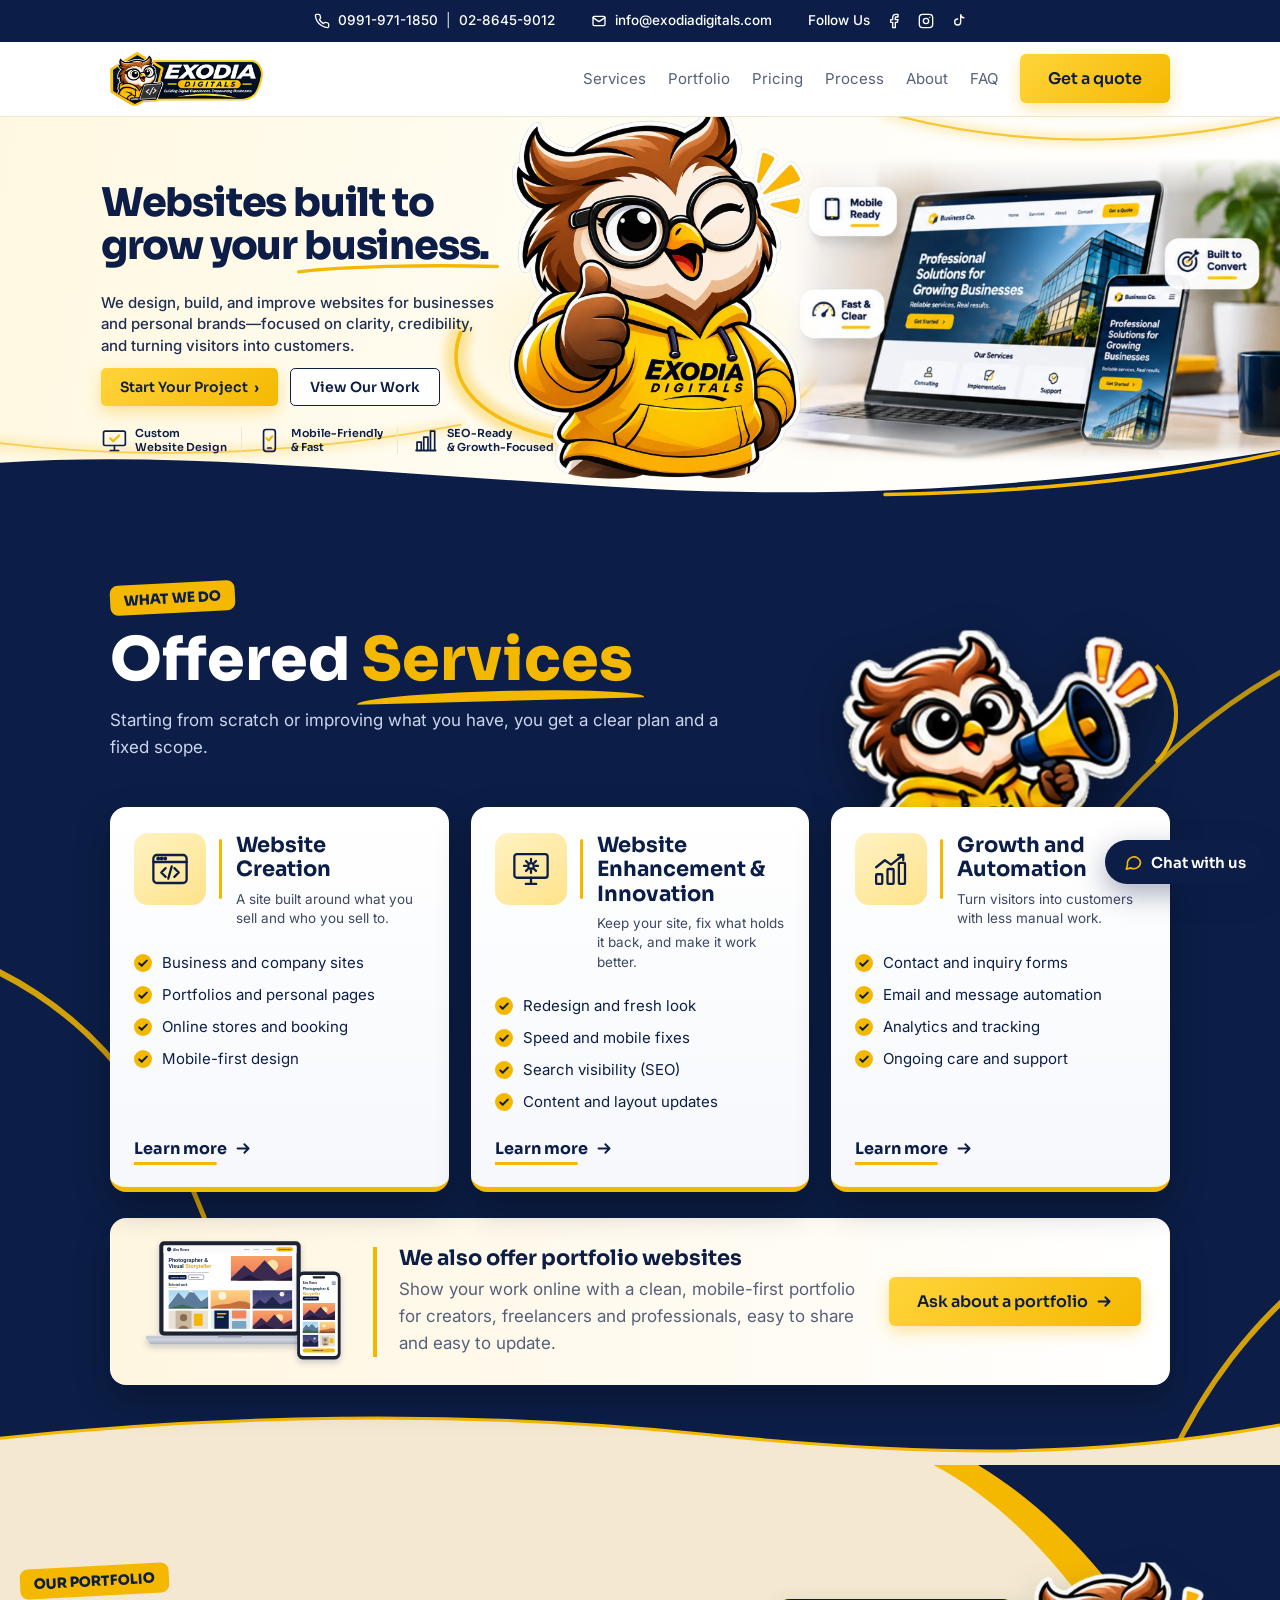
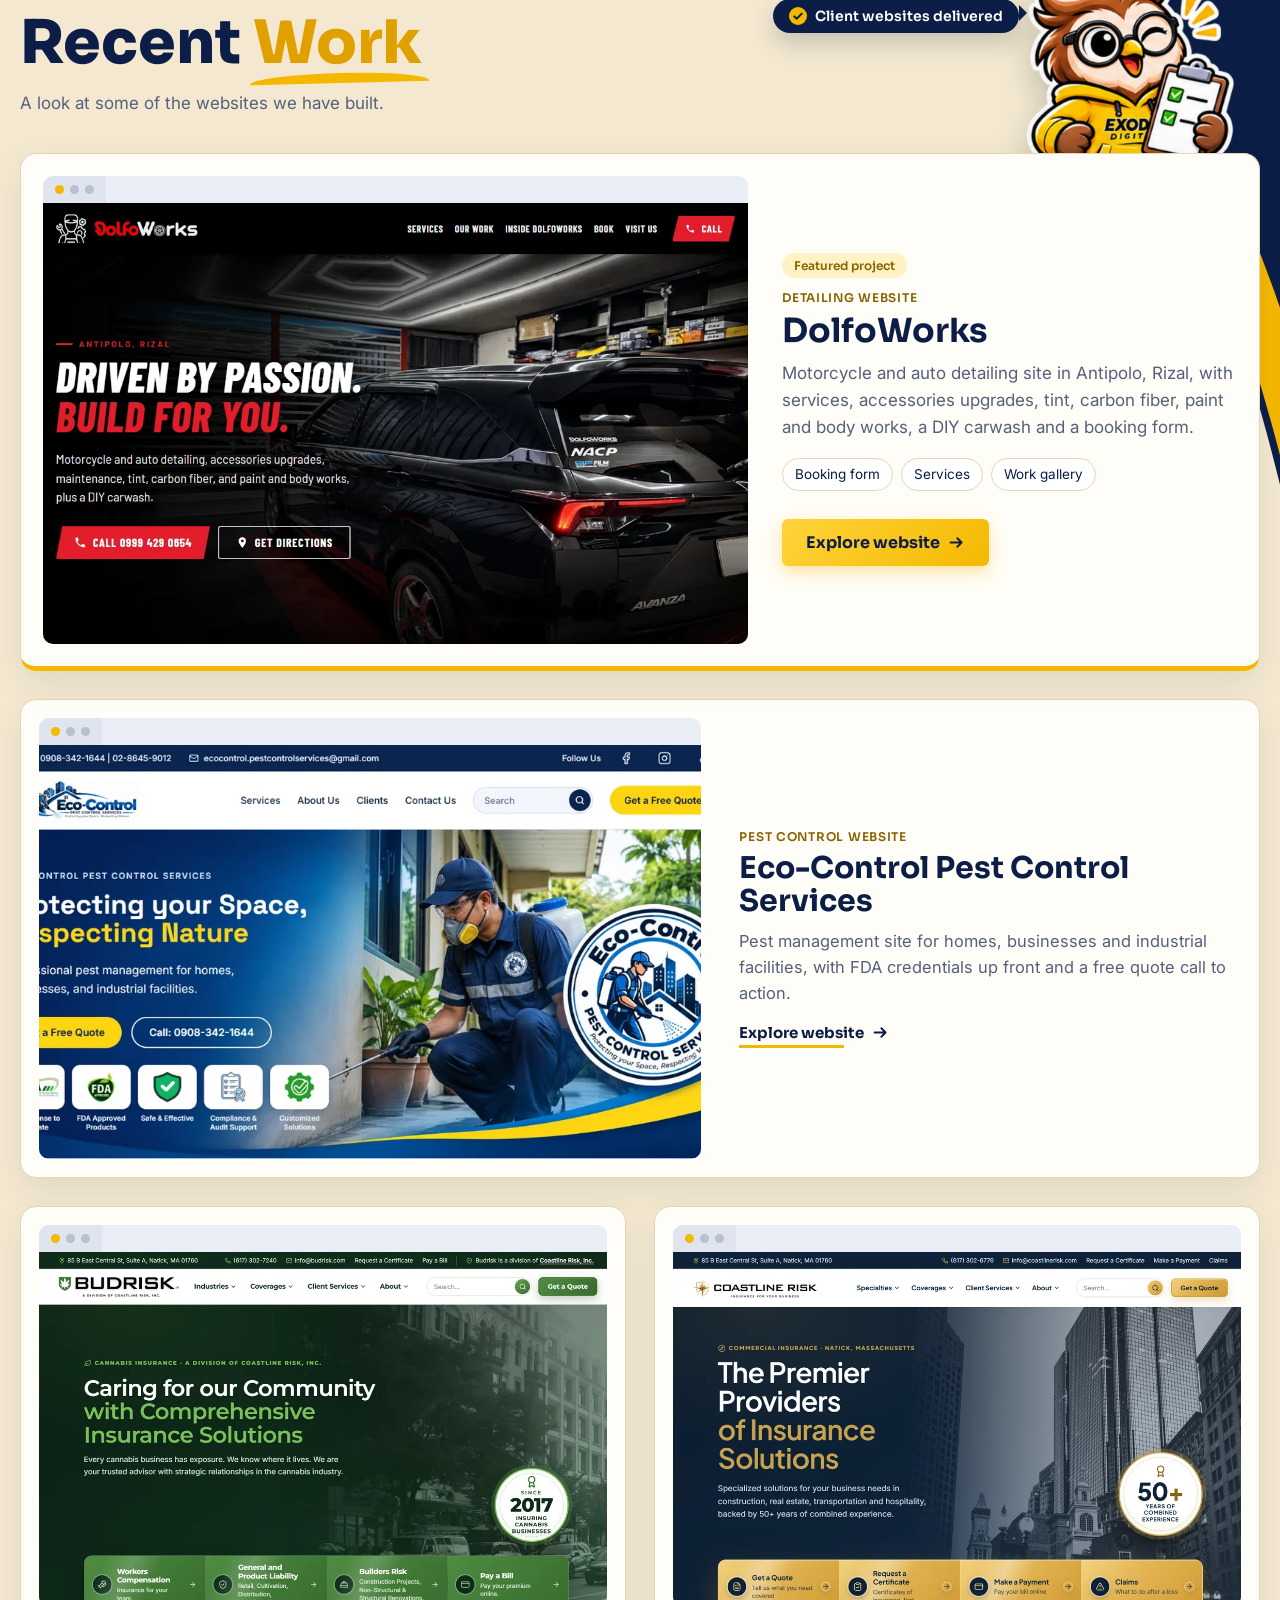
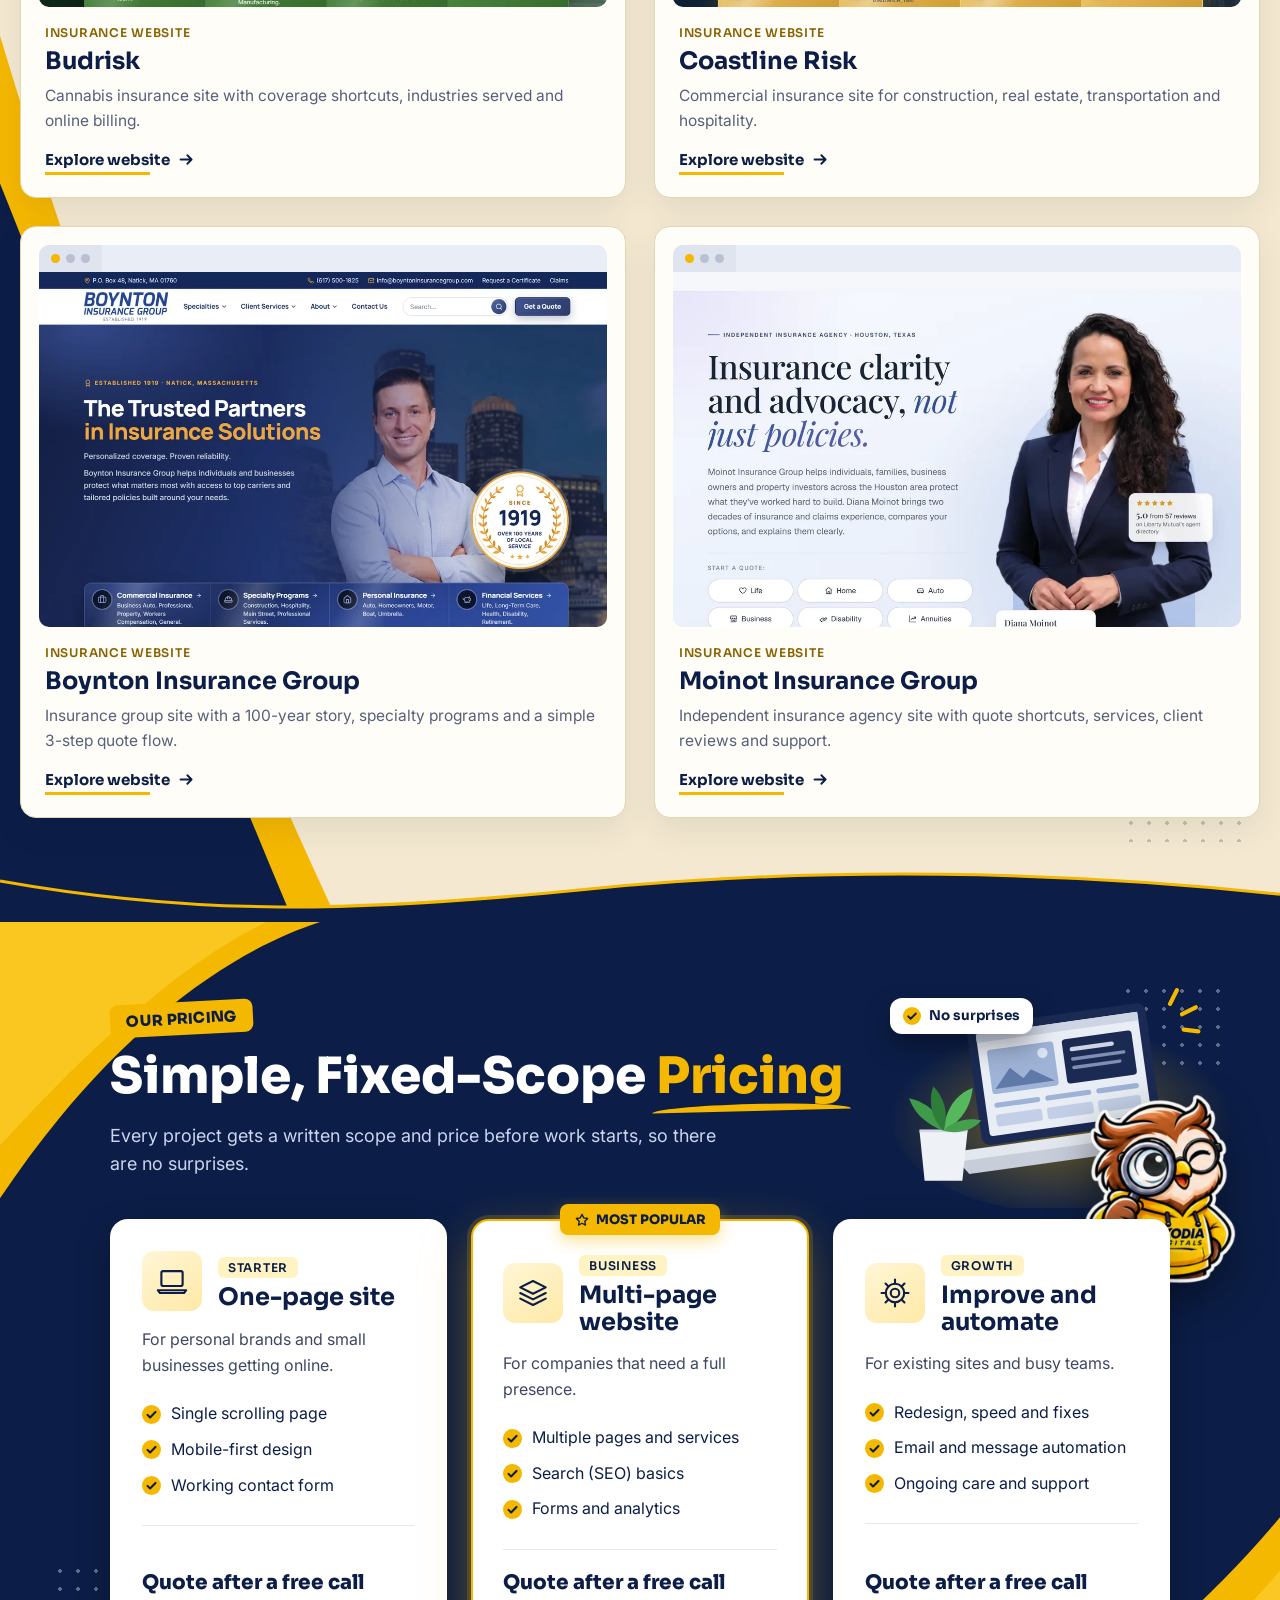
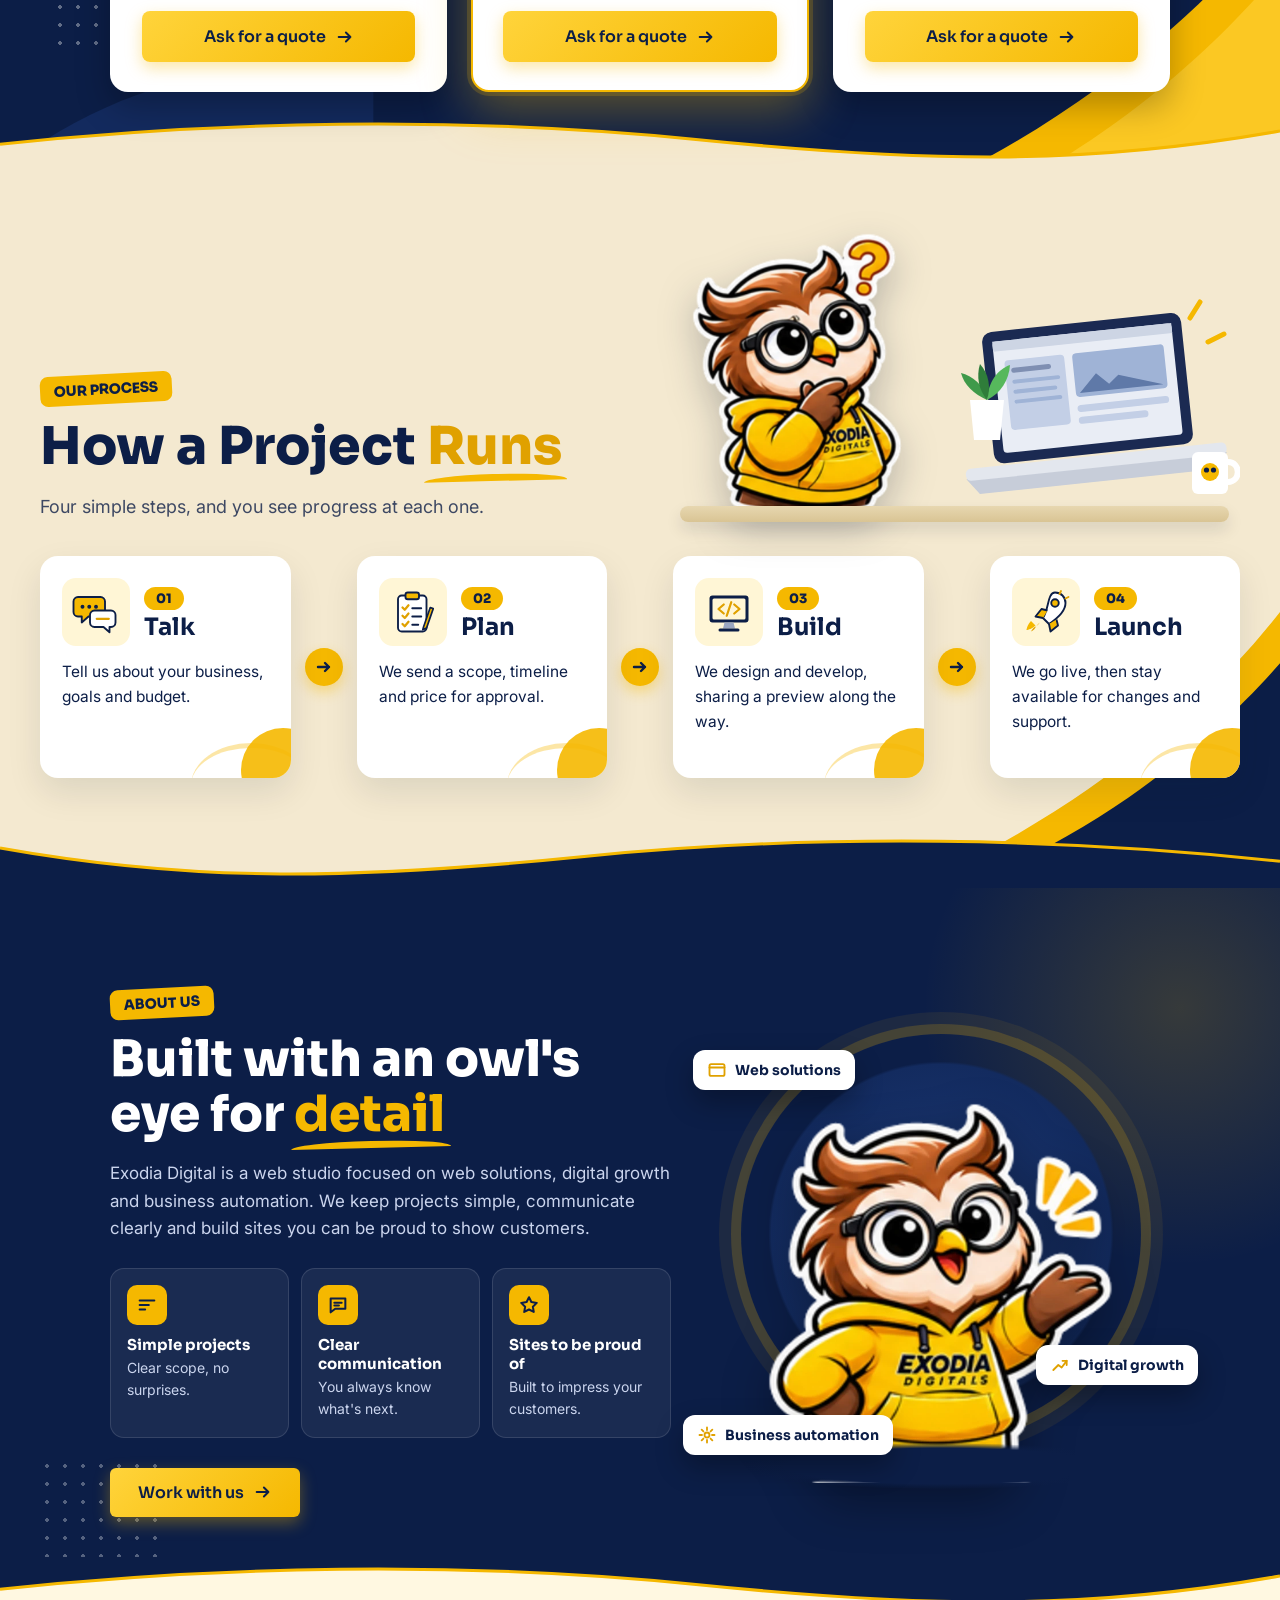
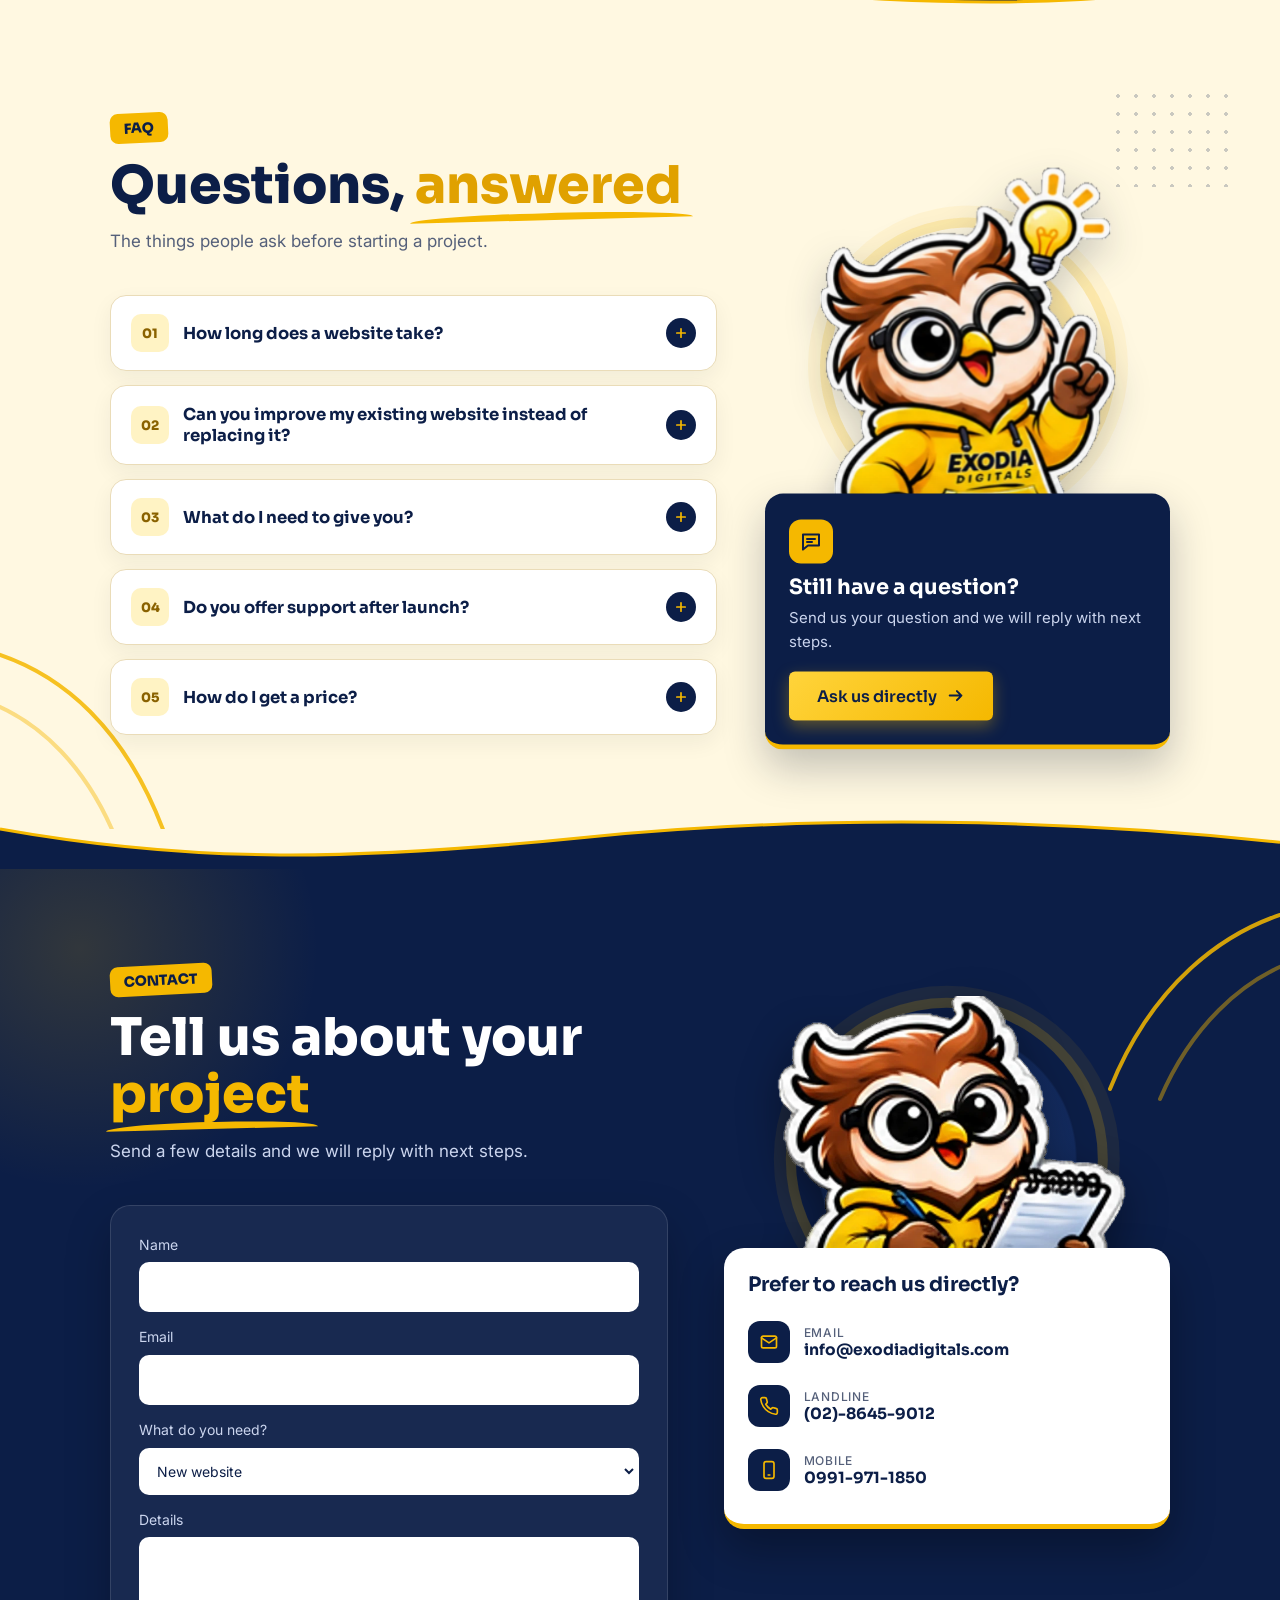
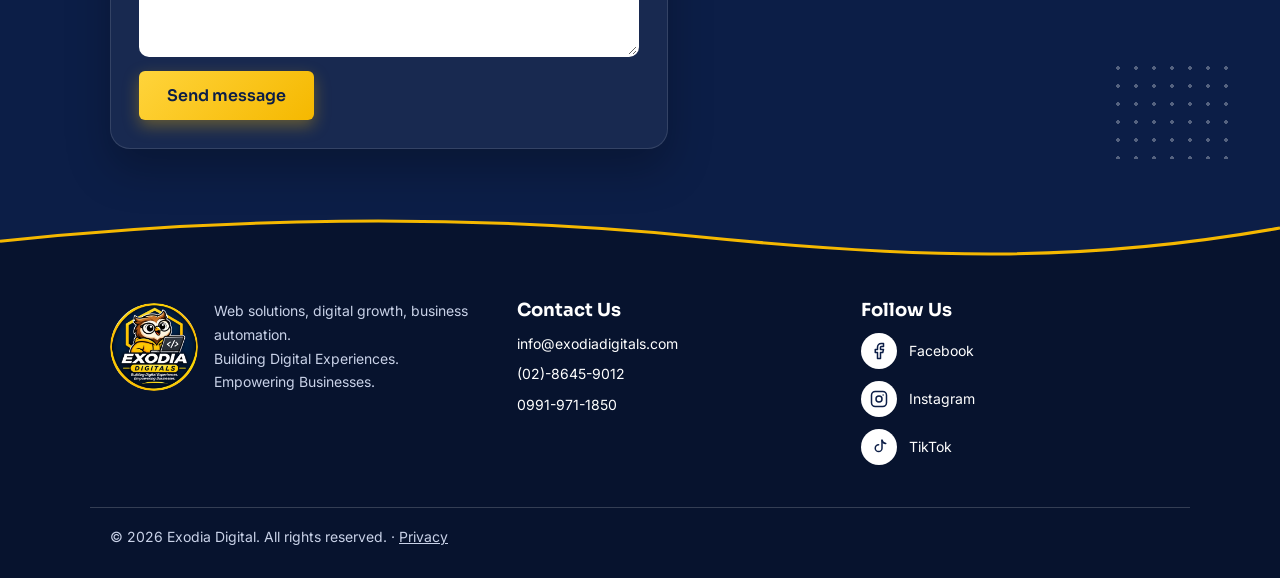
==== commit 5730dc2b: "Feature DolfoWorks in Recent Work and reorder the other projects Co-Authored-By: Claude Opus 5.5 <no" ====
--- a/index.html
+++ b/index.html
@@ -60,13 +60,13 @@
 <section id="work" class="wk-sec"><svg class="wk-bg" viewBox="0 0 1440 900" preserveAspectRatio="none" aria-hidden="true" focusable="false"><g class="wk-tr"><path d="M1440 0H1100C1220 30 1350 100 1440 210Z" fill="#0c1e47"/><path d="M1440 150C1360 80 1240 25 1100 0H1050C1210 25 1350 95 1440 200Z" fill="#f5b800"/></g><path d="M0 640C80 720 190 800 340 900H0Z" fill="#0c1e47"/><path d="M0 600C90 690 210 790 380 900H330C190 800 80 710 0 650Z" fill="#f5b800"/></svg><span class="wk-dots" aria-hidden="true"></span><div class="wrap wk-wrap">
 <div class="wk-head"><div><span class="wk-kicker">Our portfolio</span><h2>Recent <span class="hl">Work</span></h2>
 <p class="sub">A look at some of the websites we have built.</p></div><div class="wk-mascot"><span class="wk-count"><svg viewBox="0 0 20 20" aria-hidden="true" focusable="false"><circle cx="10" cy="10" r="10" fill="#f5b800"/><path d="M5.8 10.4l2.7 2.7 5.7-5.8" fill="none" stroke="#0c1e47" stroke-width="2.2" stroke-linecap="round" stroke-linejoin="round"/></svg>Client websites delivered</span><img class="wk-owl" src="assets/images/owl-checklist-digitals.webp" alt="" width="562" height="668" loading="lazy" decoding="async"></div></div>
-<article class="wk wk-feat" data-title="Moinot Insurance Group" data-img="assets/images/work-moinot-insurance.webp" data-url=""><button type="button" class="wk-shot" aria-label="Explore the Moinot Insurance Group website"><span class="wk-bar" aria-hidden="true"><i></i><i></i><i></i></span><span class="wk-img"><img src="assets/images/work-moinot-insurance.webp" alt="Moinot Insurance Group website homepage" width="1100" height="726" loading="lazy" decoding="async"></span></button><div class="wk-text"><span class="wk-badge">Featured project</span><div class="tag">Insurance website</div><h3>Moinot Insurance Group</h3><p>Independent insurance agency site with quote shortcuts, services, client reviews and support.</p><ul class="wk-chips"><li>Quote shortcuts</li><li>Client reviews</li><li>Support</li></ul><button type="button" class="wk-open">Explore website <svg viewBox="0 0 20 20" aria-hidden="true" focusable="false"><path d="M3 10h13m-5-5 5 5-5 5" fill="none" stroke="currentColor" stroke-width="2.2" stroke-linecap="round" stroke-linejoin="round"/></svg></button></div></article>
+<article class="wk wk-feat" data-title="DolfoWorks" data-img="assets/images/work-dolfoworks.webp" data-url=""><button type="button" class="wk-shot" aria-label="Explore the DolfoWorks website"><span class="wk-bar" aria-hidden="true"><i></i><i></i><i></i></span><span class="wk-img"><img src="assets/images/work-dolfoworks.webp" alt="DolfoWorks website homepage" width="1100" height="726" loading="lazy" decoding="async"></span></button><div class="wk-text"><span class="wk-badge">Featured project</span><div class="tag">Detailing website</div><h3>DolfoWorks</h3><p>Motorcycle and auto detailing site in Antipolo, Rizal, with services, accessories upgrades, tint, carbon fiber, paint and body works, a DIY carwash and a booking form.</p><ul class="wk-chips"><li>Booking form</li><li>Services</li><li>Work gallery</li></ul><button type="button" class="wk-open">Explore website <svg viewBox="0 0 20 20" aria-hidden="true" focusable="false"><path d="M3 10h13m-5-5 5 5-5 5" fill="none" stroke="currentColor" stroke-width="2.2" stroke-linecap="round" stroke-linejoin="round"/></svg></button></div></article>
 <div class="wk-grid">
+<article class="wk wk-wide" data-title="Eco-Control Pest Control Services" data-img="assets/images/work-eco-control.webp" data-url=""><button type="button" class="wk-shot" aria-label="Explore the Eco-Control Pest Control Services website"><span class="wk-bar" aria-hidden="true"><i></i><i></i><i></i></span><span class="wk-img"><img src="assets/images/work-eco-control.webp" alt="Eco-Control Pest Control Services website homepage" width="1100" height="562" loading="lazy" decoding="async"></span></button><div class="wk-text"><div class="tag">Pest control website</div><h3>Eco-Control Pest Control Services</h3><p>Pest management site for homes, businesses and industrial facilities, with FDA credentials up front and a free quote call to action.</p><button type="button" class="wk-open">Explore website <svg viewBox="0 0 20 20" aria-hidden="true" focusable="false"><path d="M3 10h13m-5-5 5 5-5 5" fill="none" stroke="currentColor" stroke-width="2.2" stroke-linecap="round" stroke-linejoin="round"/></svg></button></div></article>
 <article class="wk" data-title="Budrisk" data-img="assets/images/work-budrisk.webp" data-url=""><button type="button" class="wk-shot" aria-label="Explore the Budrisk website"><span class="wk-bar" aria-hidden="true"><i></i><i></i><i></i></span><span class="wk-img"><img src="assets/images/work-budrisk.webp" alt="Budrisk website homepage" width="1100" height="726" loading="lazy" decoding="async"></span></button><div class="wk-text"><div class="tag">Insurance website</div><h3>Budrisk</h3><p>Cannabis insurance site with coverage shortcuts, industries served and online billing.</p><button type="button" class="wk-open">Explore website <svg viewBox="0 0 20 20" aria-hidden="true" focusable="false"><path d="M3 10h13m-5-5 5 5-5 5" fill="none" stroke="currentColor" stroke-width="2.2" stroke-linecap="round" stroke-linejoin="round"/></svg></button></div></article>
 <article class="wk" data-title="Coastline Risk" data-img="assets/images/work-coastline-risk.webp" data-url=""><button type="button" class="wk-shot" aria-label="Explore the Coastline Risk website"><span class="wk-bar" aria-hidden="true"><i></i><i></i><i></i></span><span class="wk-img"><img src="assets/images/work-coastline-risk.webp" alt="Coastline Risk website homepage" width="1100" height="726" loading="lazy" decoding="async"></span></button><div class="wk-text"><div class="tag">Insurance website</div><h3>Coastline Risk</h3><p>Commercial insurance site for construction, real estate, transportation and hospitality.</p><button type="button" class="wk-open">Explore website <svg viewBox="0 0 20 20" aria-hidden="true" focusable="false"><path d="M3 10h13m-5-5 5 5-5 5" fill="none" stroke="currentColor" stroke-width="2.2" stroke-linecap="round" stroke-linejoin="round"/></svg></button></div></article>
 <article class="wk" data-title="Boynton Insurance Group" data-img="assets/images/work-boynton-insurance.webp" data-url=""><button type="button" class="wk-shot" aria-label="Explore the Boynton Insurance Group website"><span class="wk-bar" aria-hidden="true"><i></i><i></i><i></i></span><span class="wk-img"><img src="assets/images/work-boynton-insurance.webp" alt="Boynton Insurance Group website homepage" width="1100" height="726" loading="lazy" decoding="async"></span></button><div class="wk-text"><div class="tag">Insurance website</div><h3>Boynton Insurance Group</h3><p>Insurance group site with a 100-year story, specialty programs and a simple 3-step quote flow.</p><button type="button" class="wk-open">Explore website <svg viewBox="0 0 20 20" aria-hidden="true" focusable="false"><path d="M3 10h13m-5-5 5 5-5 5" fill="none" stroke="currentColor" stroke-width="2.2" stroke-linecap="round" stroke-linejoin="round"/></svg></button></div></article>
-<article class="wk" data-title="Eco-Control Pest Control Services" data-img="assets/images/work-eco-control.webp" data-url=""><button type="button" class="wk-shot" aria-label="Explore the Eco-Control Pest Control Services website"><span class="wk-bar" aria-hidden="true"><i></i><i></i><i></i></span><span class="wk-img"><img src="assets/images/work-eco-control.webp" alt="Eco-Control Pest Control Services website homepage" width="1100" height="562" loading="lazy" decoding="async"></span></button><div class="wk-text"><div class="tag">Pest control website</div><h3>Eco-Control Pest Control Services</h3><p>Pest management site for homes, businesses and industrial facilities, with FDA credentials up front and a free quote call to action.</p><button type="button" class="wk-open">Explore website <svg viewBox="0 0 20 20" aria-hidden="true" focusable="false"><path d="M3 10h13m-5-5 5 5-5 5" fill="none" stroke="currentColor" stroke-width="2.2" stroke-linecap="round" stroke-linejoin="round"/></svg></button></div></article>
-<article class="wk wk-wide" data-title="DolfoWorks" data-img="assets/images/work-dolfoworks.webp" data-url=""><button type="button" class="wk-shot" aria-label="Explore the DolfoWorks website"><span class="wk-bar" aria-hidden="true"><i></i><i></i><i></i></span><span class="wk-img"><img src="assets/images/work-dolfoworks.webp" alt="DolfoWorks website homepage" width="1100" height="726" loading="lazy" decoding="async"></span></button><div class="wk-text"><div class="tag">Detailing website</div><h3>DolfoWorks</h3><p>Motorcycle and auto detailing site in Antipolo, Rizal, with services, accessories upgrades, tint, carbon fiber, paint and body works, a DIY carwash and a booking form.</p><button type="button" class="wk-open">Explore website <svg viewBox="0 0 20 20" aria-hidden="true" focusable="false"><path d="M3 10h13m-5-5 5 5-5 5" fill="none" stroke="currentColor" stroke-width="2.2" stroke-linecap="round" stroke-linejoin="round"/></svg></button></div></article>
+<article class="wk" data-title="Moinot Insurance Group" data-img="assets/images/work-moinot-insurance.webp" data-url=""><button type="button" class="wk-shot" aria-label="Explore the Moinot Insurance Group website"><span class="wk-bar" aria-hidden="true"><i></i><i></i><i></i></span><span class="wk-img"><img src="assets/images/work-moinot-insurance.webp" alt="Moinot Insurance Group website homepage" width="1100" height="726" loading="lazy" decoding="async"></span></button><div class="wk-text"><div class="tag">Insurance website</div><h3>Moinot Insurance Group</h3><p>Independent insurance agency site with quote shortcuts, services, client reviews and support.</p><button type="button" class="wk-open">Explore website <svg viewBox="0 0 20 20" aria-hidden="true" focusable="false"><path d="M3 10h13m-5-5 5 5-5 5" fill="none" stroke="currentColor" stroke-width="2.2" stroke-linecap="round" stroke-linejoin="round"/></svg></button></div></article>
 </div>
 </div>
 <dialog class="wk-modal" id="wkmodal" aria-labelledby="wkmodal-title">
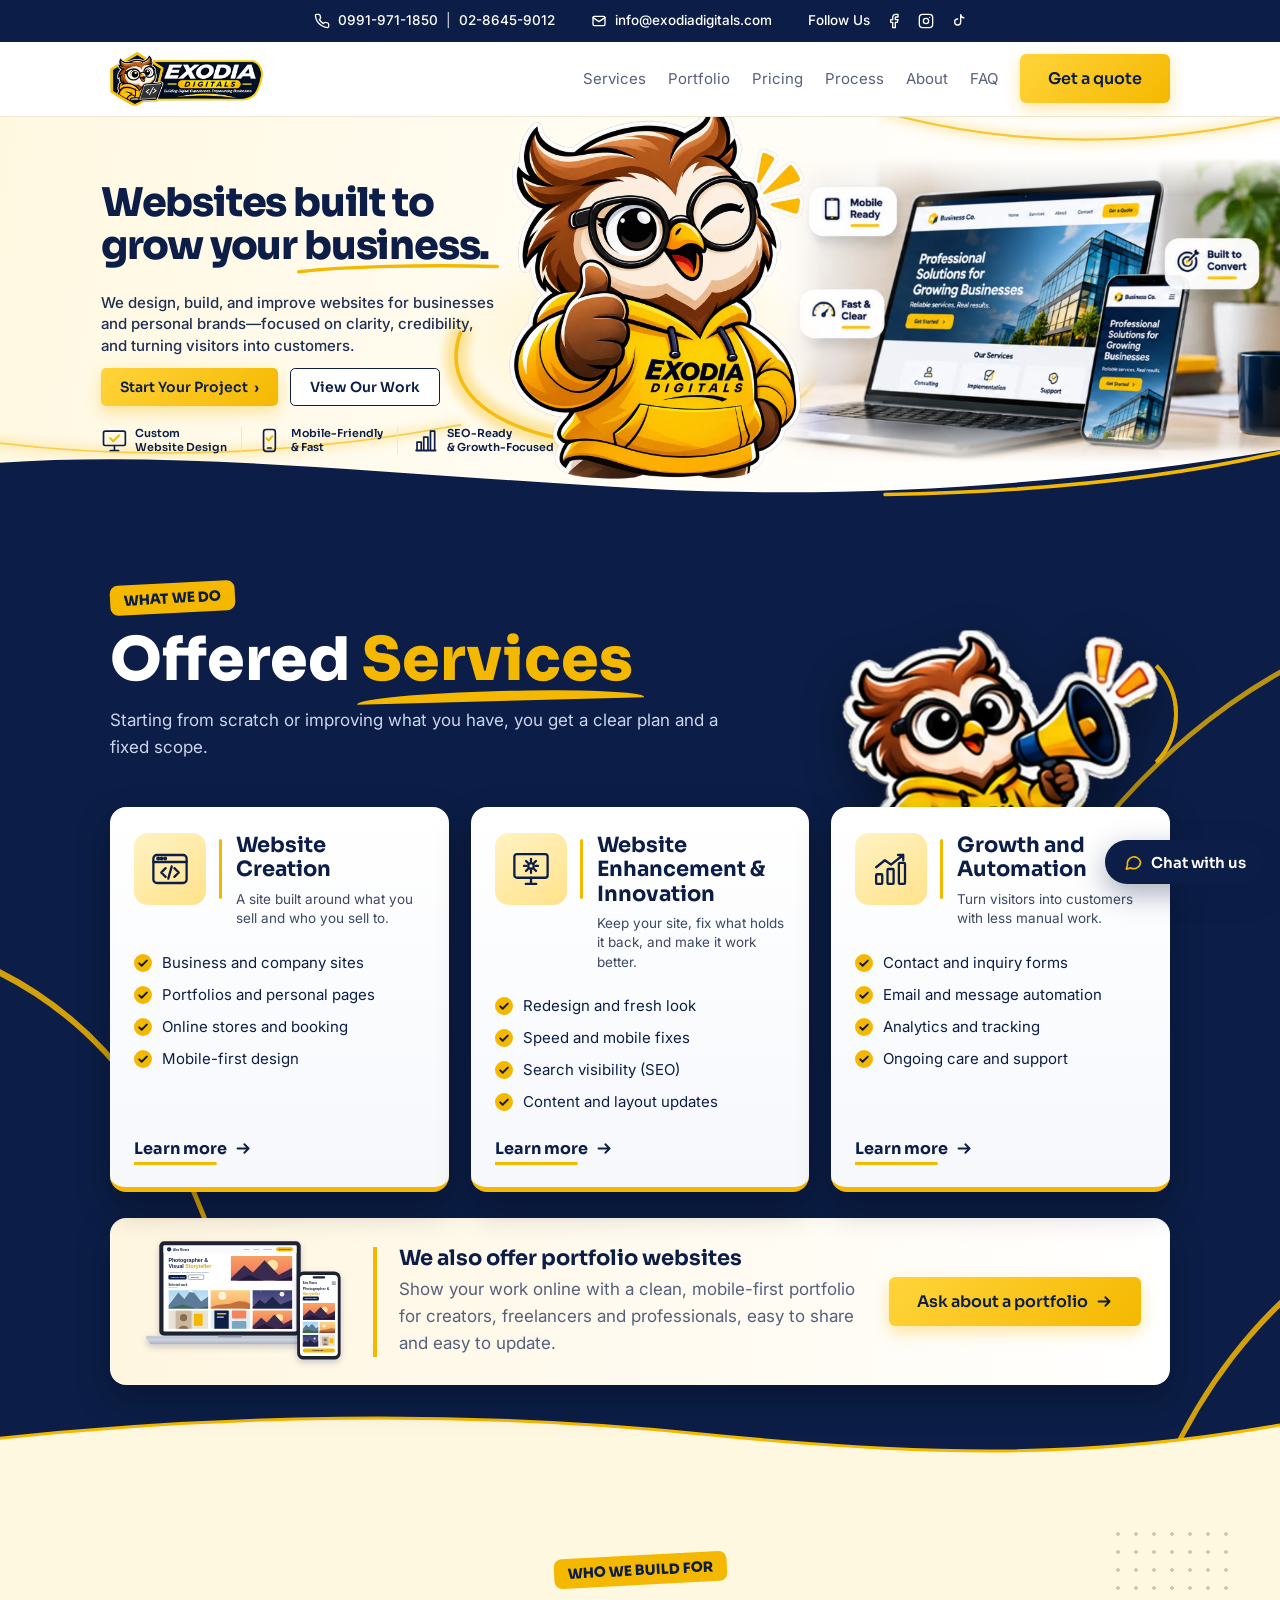
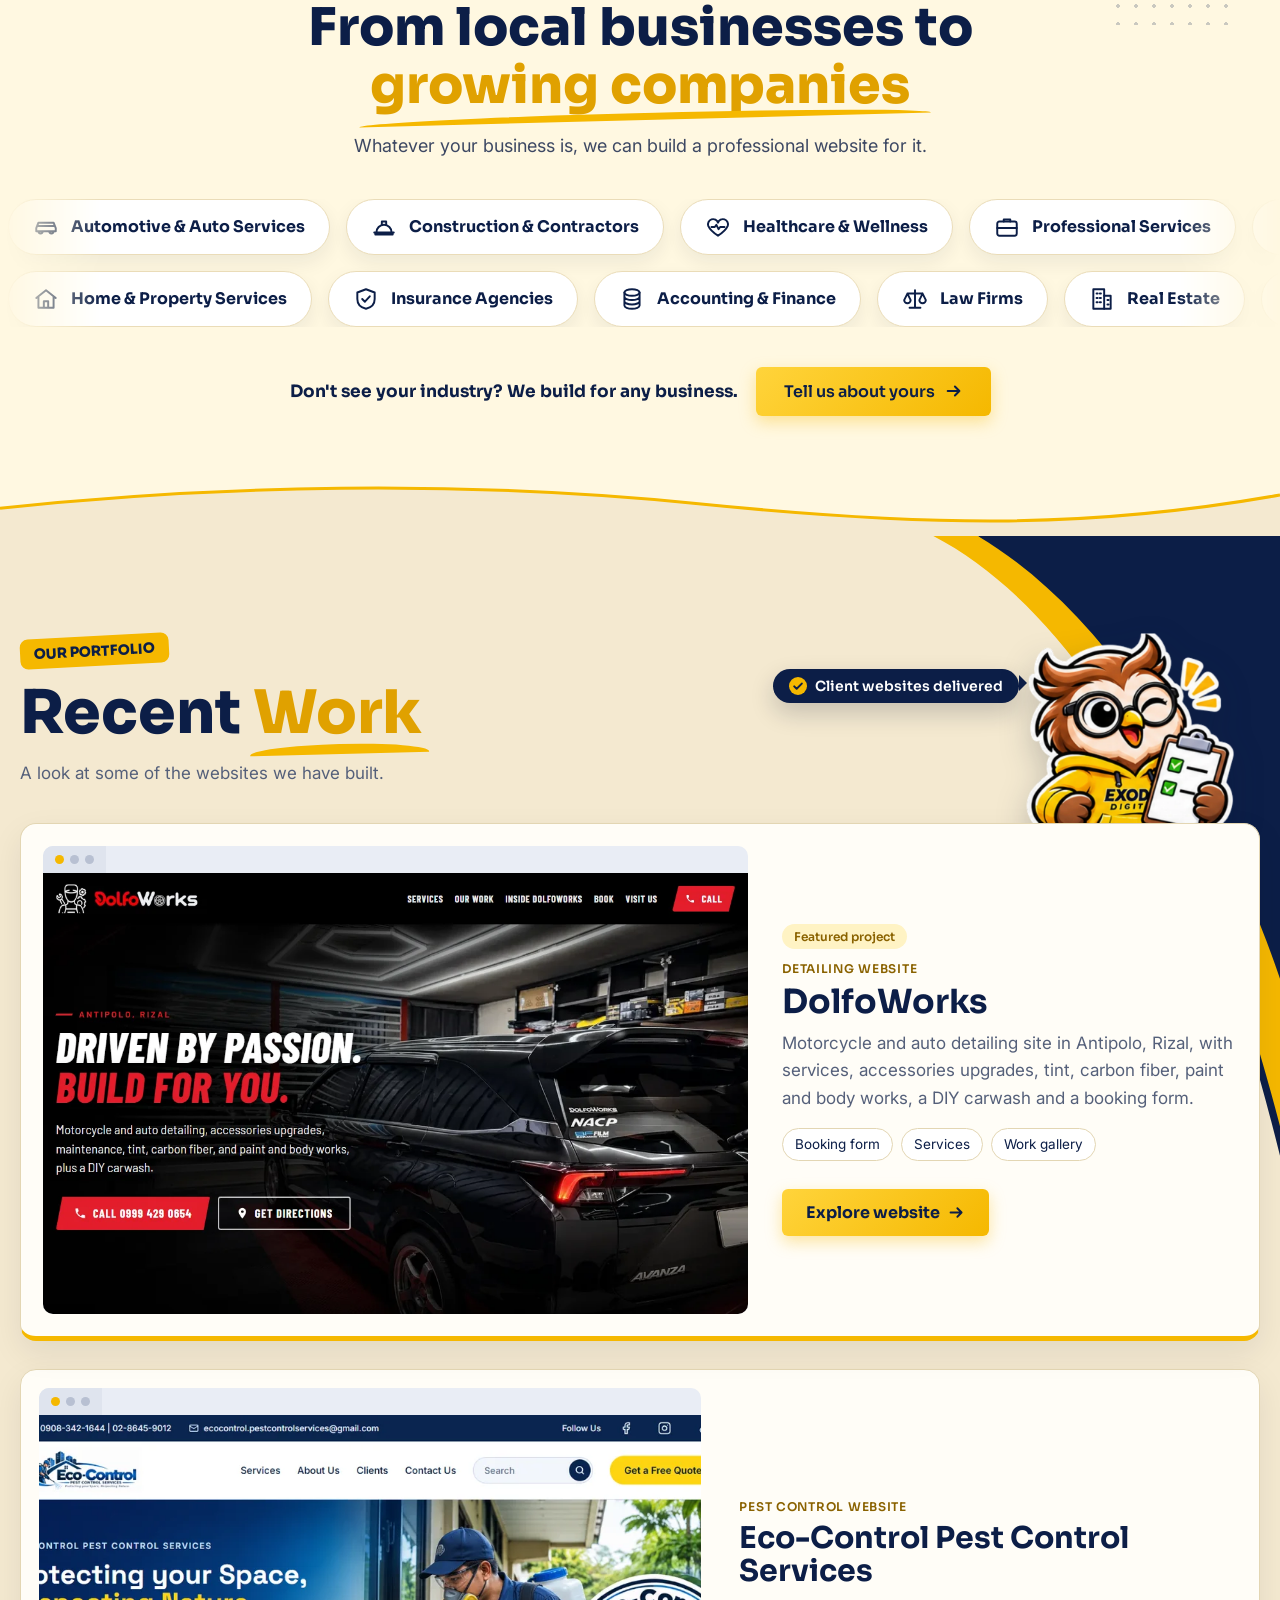
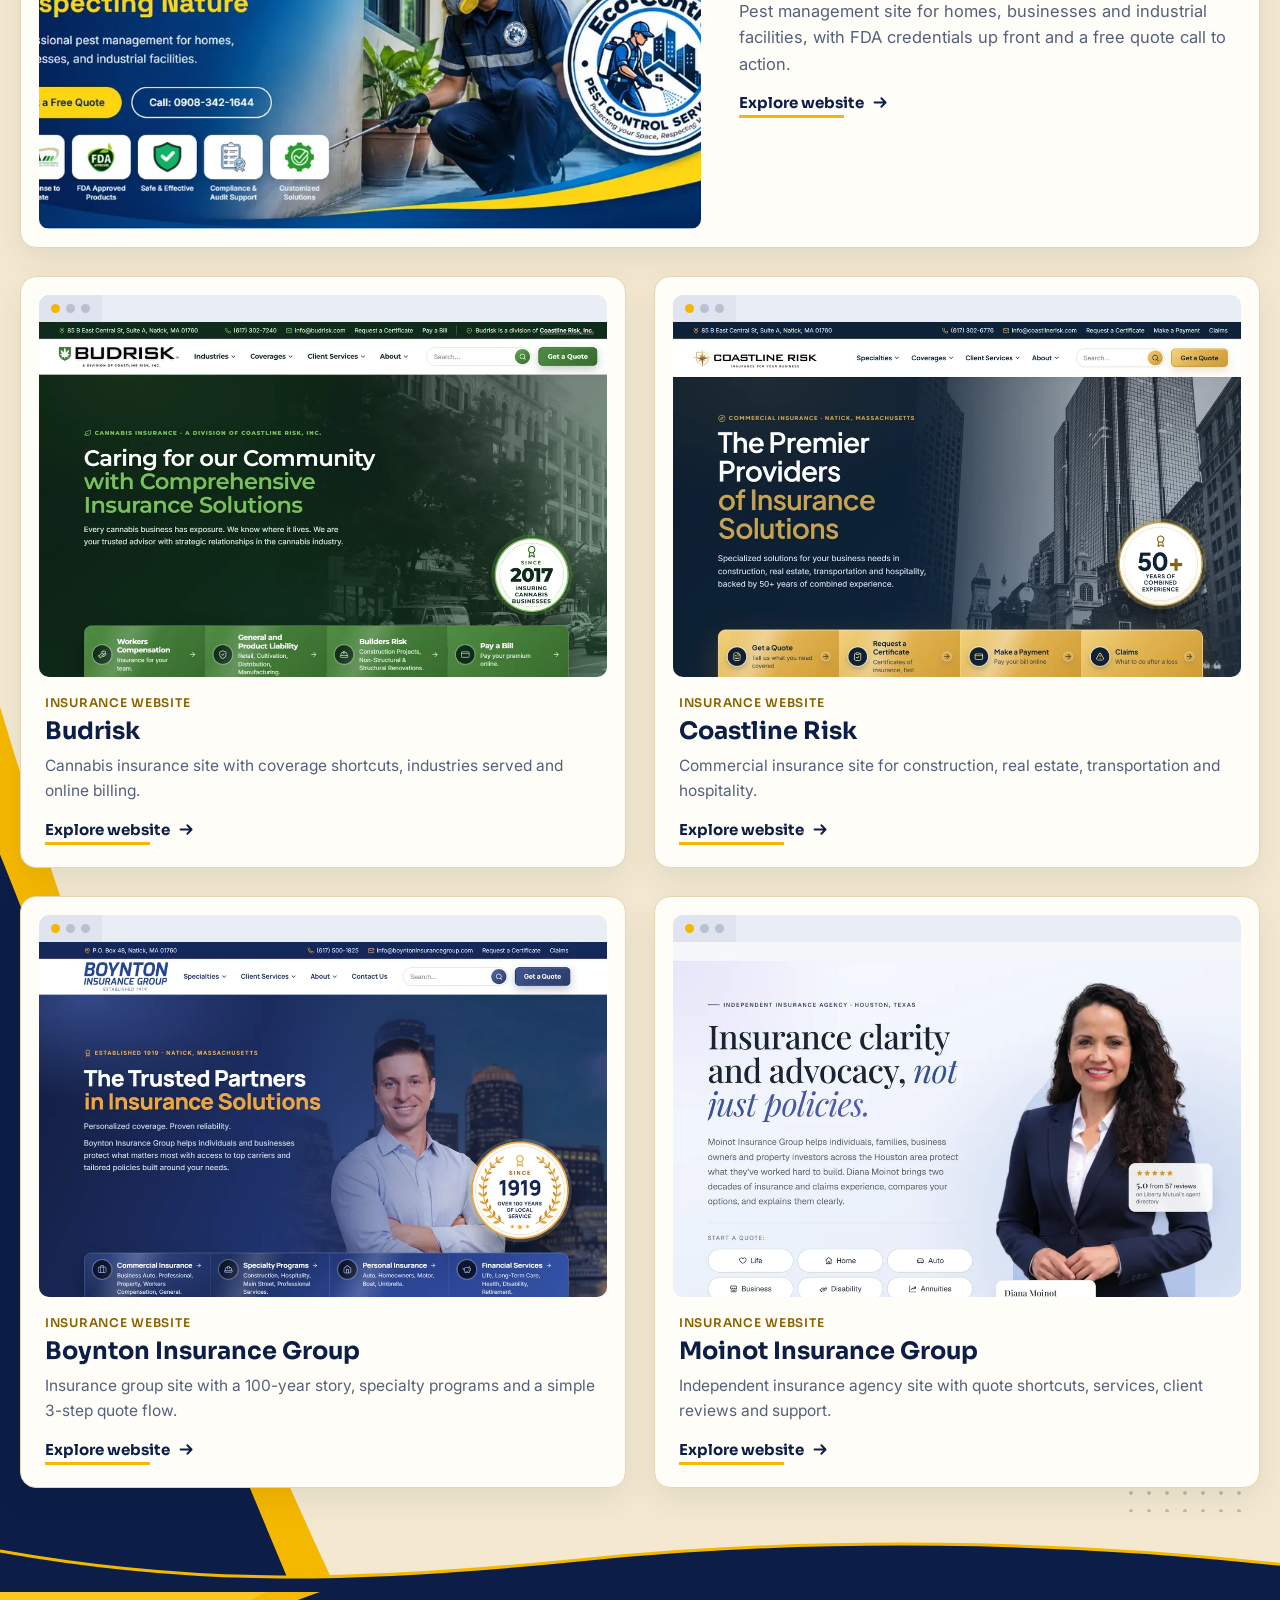
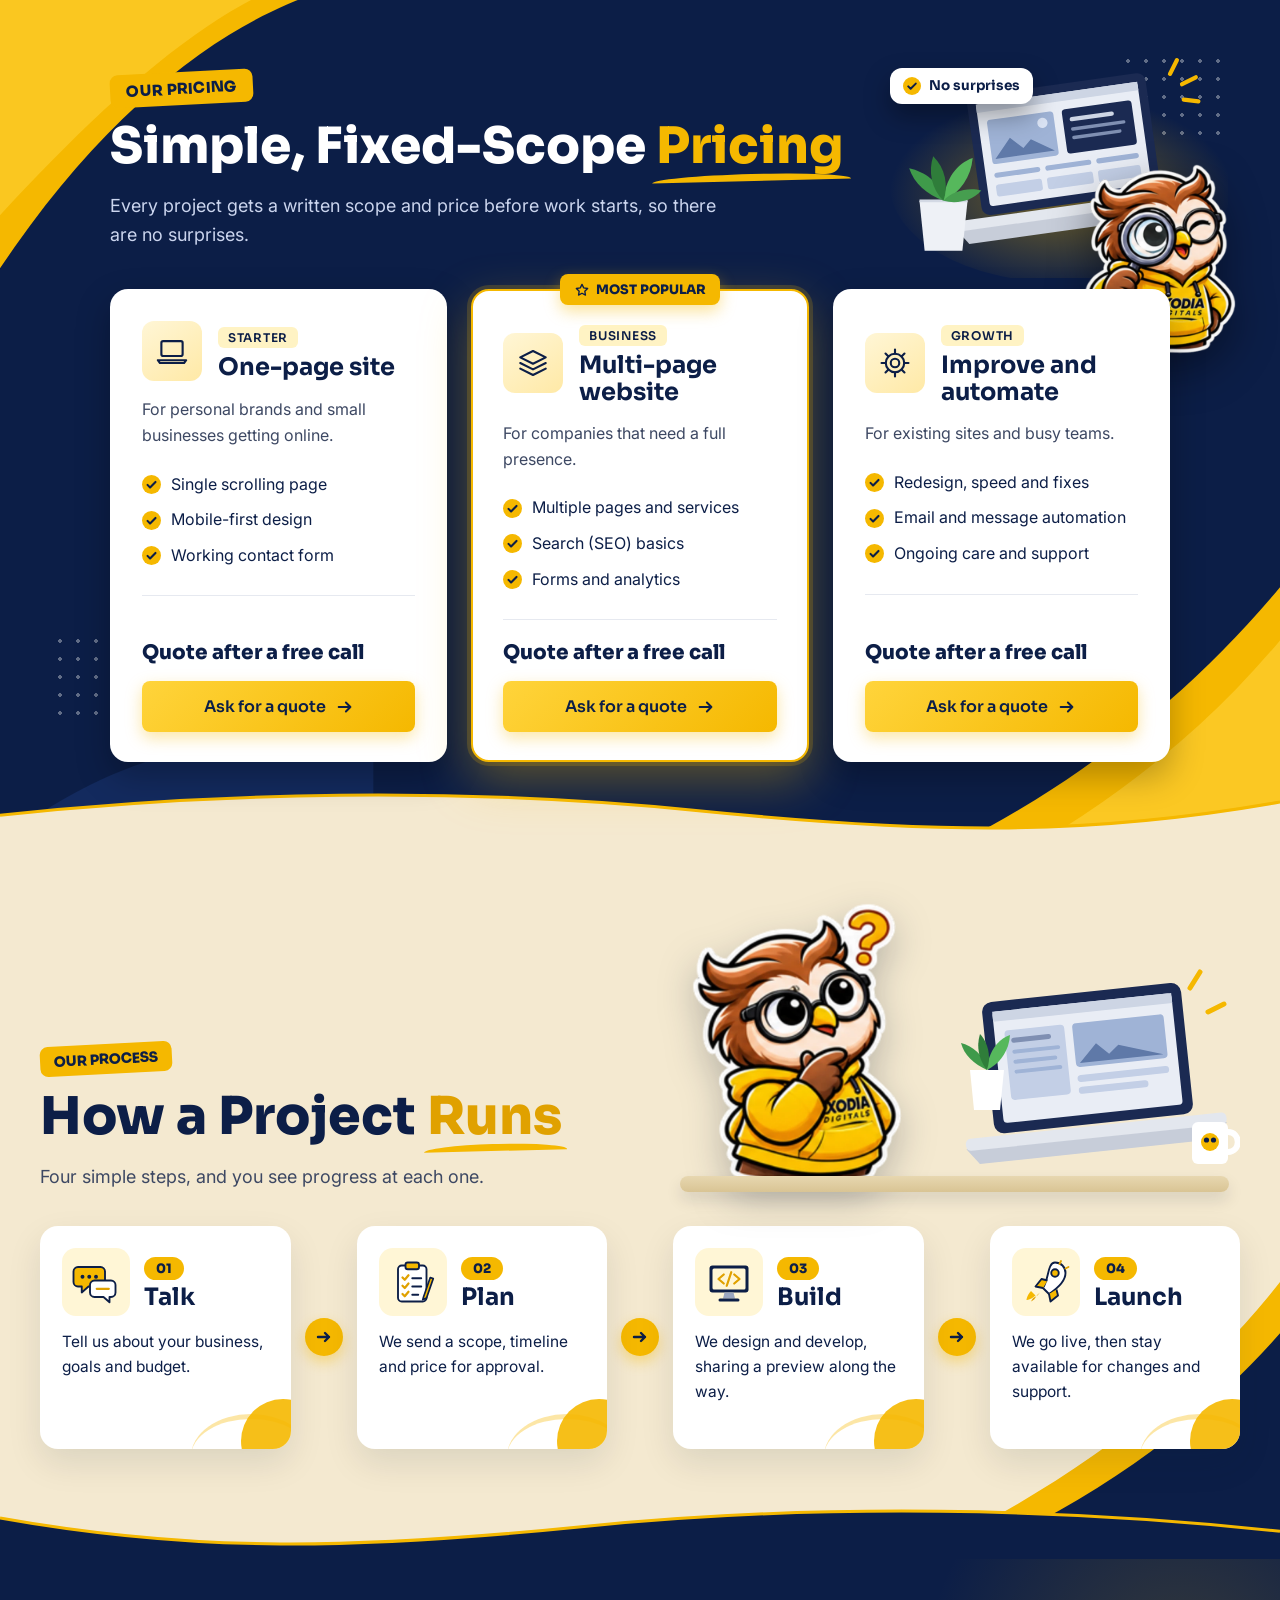
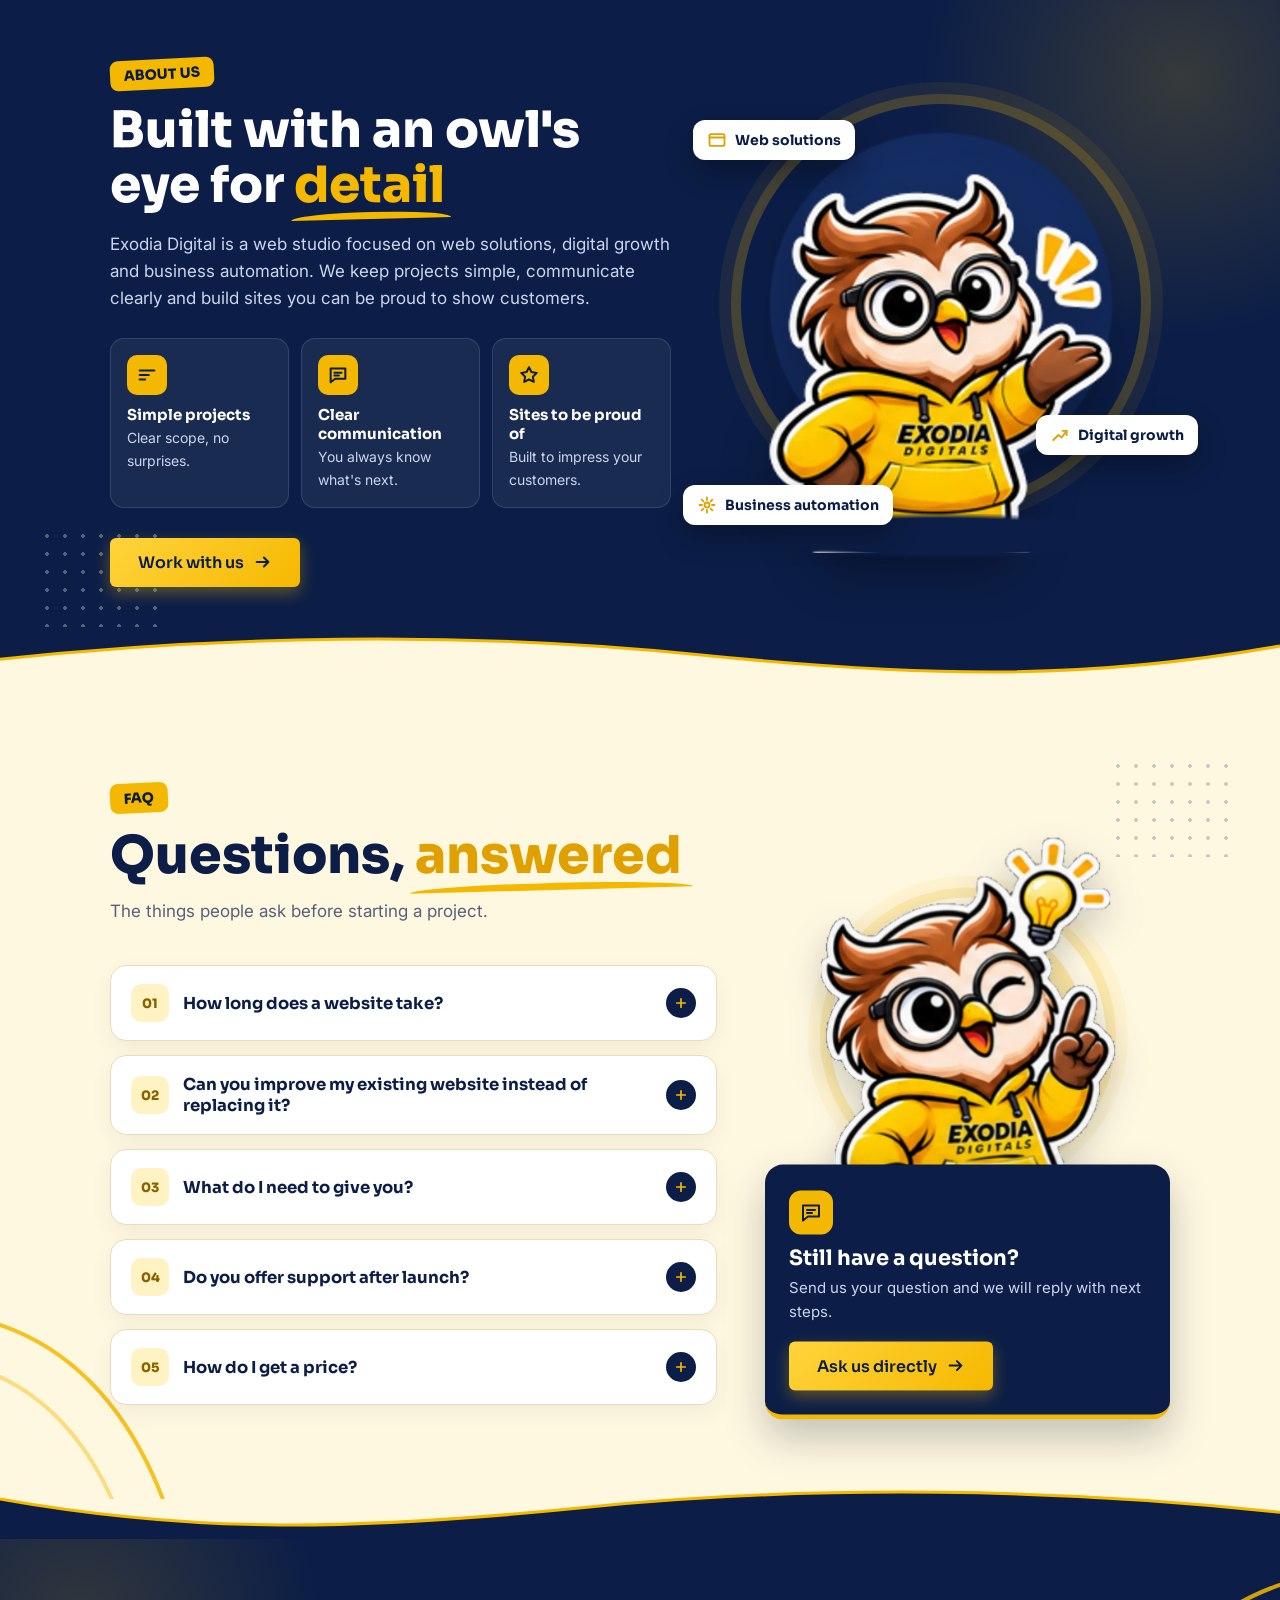
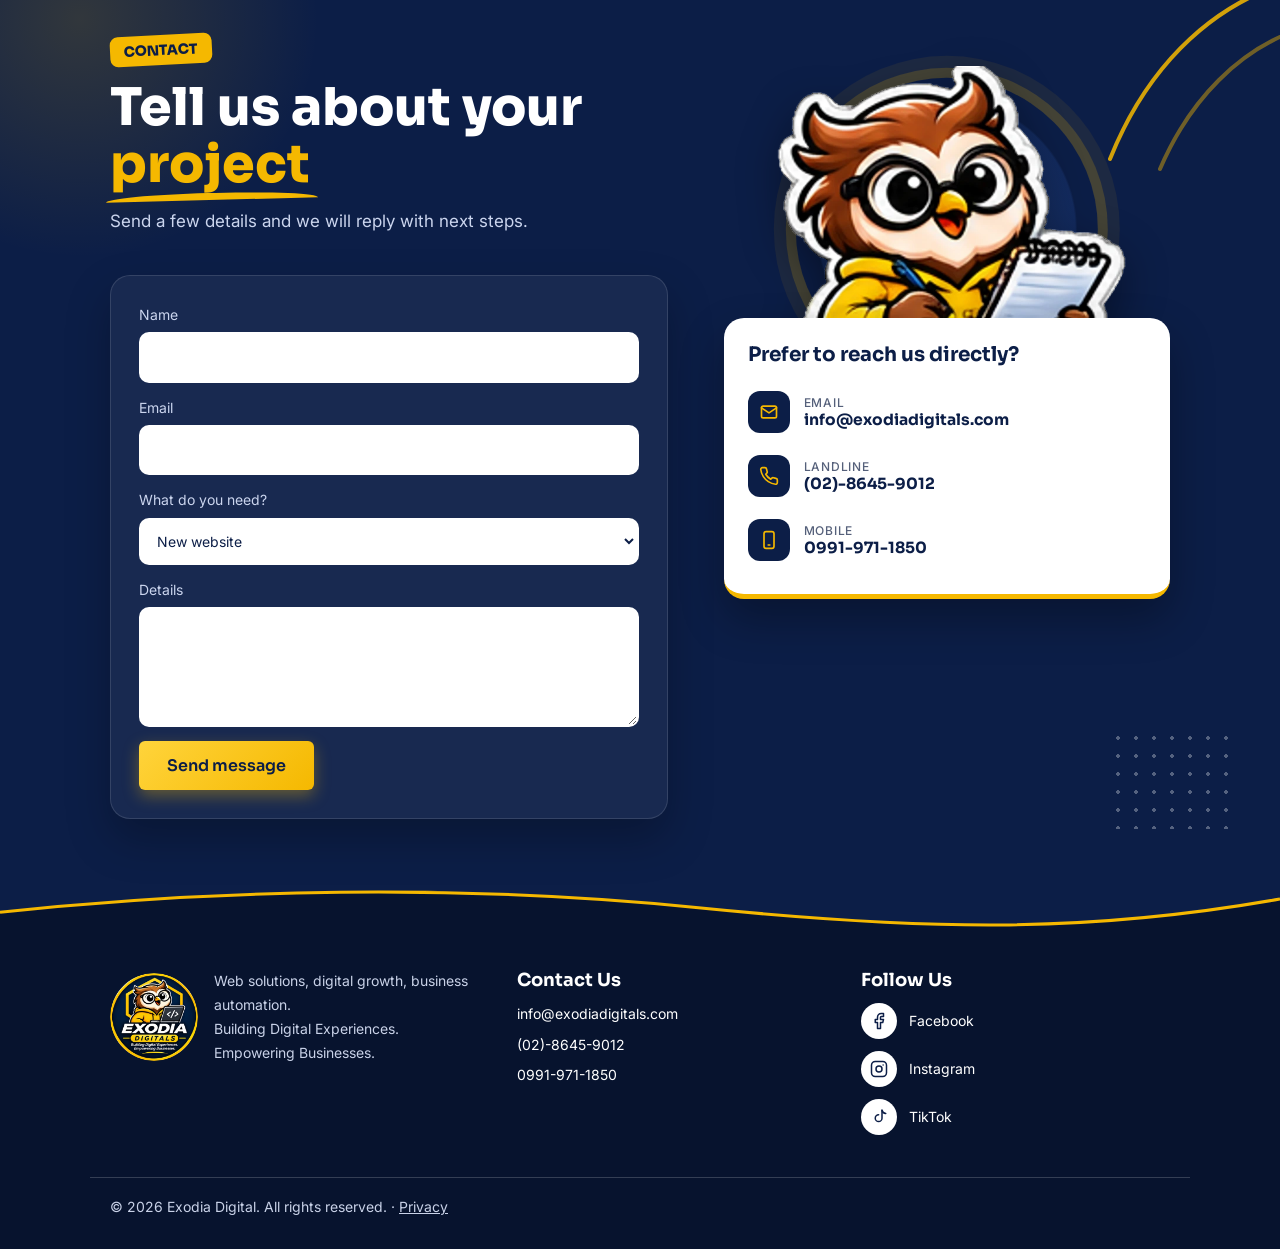
==== commit 19a7344d: "Add a Who we build for section with moving rows of industries Co-Authored-By: Claude Opus 5.5 <norep" ====
--- a/index.html
+++ b/index.html
@@ -18,11 +18,11 @@
 <link rel="preconnect" href="https://fonts.gstatic.com" crossorigin>
 <link href="https://fonts.googleapis.com/css2?family=Sora:wght@400;600;800&family=Inter:wght@400;500&display=swap" rel="stylesheet">
 <link rel="preload" as="image" href="assets/images/hero-devices.webp" fetchpriority="high">
-<link rel="stylesheet" href="assets/css/styles.css?v=14">
+<link rel="stylesheet" href="assets/css/styles.css?v=15">
 <link rel="stylesheet" href="assets/css/chatbot.css?v=2">
 <script src="assets/js/main.js?v=2" defer></script>
 <script src="assets/js/chatbot.js?v=4" defer></script>
-<script src="assets/js/work.js?v=1" defer></script>
+<script src="assets/js/work.js?v=2" defer></script>
 <script type="application/ld+json">
 {"@context":"https://schema.org","@type":"ProfessionalService","name":"Exodia Digital","description":"Web solutions, digital growth and business automation.","email":"info@exodiadigitals.com","telephone":["+639919711850","+63286459012"],"sameAs":["https://www.facebook.com/ExodiaDigital99/","https://www.instagram.com/exodia_digitals/","https://www.tiktok.com/@exodia_digital"]}
 </script>
@@ -54,15 +54,26 @@
 <article class="svc"><div class="svc-head"><span class="svc-ic"><svg viewBox="0 0 48 48" aria-hidden="true" focusable="false"><rect x="7" y="30" width="7" height="11" rx="1"/><rect x="20" y="24" width="7" height="17" rx="1"/><rect x="33" y="17" width="7" height="24" rx="1"/><path d="M7 22l10-8 7 5 14-11M32 8h6v6"/></svg></span><div><h3>Growth and Automation</h3><p>Turn visitors into customers with less manual work.</p></div></div><ul><li><svg viewBox="0 0 20 20" aria-hidden="true" focusable="false"><circle cx="10" cy="10" r="10" fill="#f5b800"/><path d="M5.8 10.4l2.7 2.7 5.7-5.8" fill="none" stroke="#0c1e47" stroke-width="2.2" stroke-linecap="round" stroke-linejoin="round"/></svg>Contact and inquiry forms</li><li><svg viewBox="0 0 20 20" aria-hidden="true" focusable="false"><circle cx="10" cy="10" r="10" fill="#f5b800"/><path d="M5.8 10.4l2.7 2.7 5.7-5.8" fill="none" stroke="#0c1e47" stroke-width="2.2" stroke-linecap="round" stroke-linejoin="round"/></svg>Email and message automation</li><li><svg viewBox="0 0 20 20" aria-hidden="true" focusable="false"><circle cx="10" cy="10" r="10" fill="#f5b800"/><path d="M5.8 10.4l2.7 2.7 5.7-5.8" fill="none" stroke="#0c1e47" stroke-width="2.2" stroke-linecap="round" stroke-linejoin="round"/></svg>Analytics and tracking</li><li><svg viewBox="0 0 20 20" aria-hidden="true" focusable="false"><circle cx="10" cy="10" r="10" fill="#f5b800"/><path d="M5.8 10.4l2.7 2.7 5.7-5.8" fill="none" stroke="#0c1e47" stroke-width="2.2" stroke-linecap="round" stroke-linejoin="round"/></svg>Ongoing care and support</li></ul><a class="svc-more" href="#pricing" aria-label="Learn more about Growth and Automation">Learn more <svg viewBox="0 0 20 20" aria-hidden="true" focusable="false"><path d="M3 10h13m-5-5 5 5-5 5" fill="none" stroke="currentColor" stroke-width="2.2" stroke-linecap="round" stroke-linejoin="round"/></svg></a></article>
 </div>
 <div class="also"><img class="also-img" src="assets/images/portfolio-devices.svg" alt="" width="600" height="380" loading="lazy"><div class="also-txt"><h3>We also offer portfolio websites</h3><p>Show your work online with a clean, mobile-first portfolio for creators, freelancers and professionals, easy to share and easy to update.</p></div><a class="btn" href="#contact">Ask about a portfolio <svg viewBox="0 0 20 20" aria-hidden="true" focusable="false"><path d="M3 10h13m-5-5 5 5-5 5" fill="none" stroke="currentColor" stroke-width="2.2" stroke-linecap="round" stroke-linejoin="round"/></svg></a></div>
-</div><svg class="seam to-tan" viewBox="0 0 1440 80" preserveAspectRatio="none" aria-hidden="true" focusable="false"><path class="fillw" d="M0 46C240 18 520 12 780 40S1220 72 1440 30V80H0Z"/><path class="rib" d="M0 46C240 18 520 12 780 40S1220 72 1440 30"/></svg></section>
-
-
+</div><svg class="seam to-cream" viewBox="0 0 1440 80" preserveAspectRatio="none" aria-hidden="true" focusable="false"><path class="fillw" d="M0 46C240 18 520 12 780 40S1220 72 1440 30V80H0Z"/><path class="rib" d="M0 46C240 18 520 12 780 40S1220 72 1440 30"/></svg></section>
+
+
+<section id="industries" class="ind-sec" aria-labelledby="ind-title"><span class="dots-n ind-dots" aria-hidden="true"></span><div class="wrap ind-head">
+<span class="sx-kicker">Who we build for</span>
+<h2 id="ind-title">From local businesses to <span class="hl">growing companies</span></h2>
+<p class="sub">Whatever your business is, we can build a professional website for it.</p>
+</div>
+<div class="ind-rows">
+<div class="ind-row left"><ul class="ind-track"><li class="ind-chip"><svg viewBox="0 0 24 24" aria-hidden="true" focusable="false"><path d="M5 16h14M3 16v-3l2-5h14l2 5v3h-2M5 16H3m2 0a2 2 0 1 0 4 0m6 0a2 2 0 1 0 4 0M5 11h14"/></svg>Automotive & Auto Services</li><li class="ind-chip"><svg viewBox="0 0 24 24" aria-hidden="true" focusable="false"><path d="M3 17h18M5 17a7 7 0 0 1 14 0M10 10V7h4v3M4 17v2h16v-2"/></svg>Construction & Contractors</li><li class="ind-chip"><svg viewBox="0 0 24 24" aria-hidden="true" focusable="false"><path d="M12 20s-7-4.4-9-9a4.5 4.5 0 0 1 9-3 4.5 4.5 0 0 1 9 3c-2 4.6-9 9-9 9z"/><path d="M6 12h3l1.5-2 2 4 1.5-2H18"/></svg>Healthcare & Wellness</li><li class="ind-chip"><svg viewBox="0 0 24 24" aria-hidden="true" focusable="false"><rect x="3" y="7" width="18" height="13" rx="2"/><path d="M9 7V5h6v2M3 13h18"/></svg>Professional Services</li><li class="ind-chip"><svg viewBox="0 0 24 24" aria-hidden="true" focusable="false"><path d="M3 4h2l2.5 11h11L21 8H6.5"/><circle cx="9" cy="19" r="1.5"/><circle cx="17" cy="19" r="1.5"/></svg>Retail & E-commerce</li><li class="ind-chip"><svg viewBox="0 0 24 24" aria-hidden="true" focusable="false"><path d="M7 3v8a2 2 0 0 0 2 2v8M5 3v5M9 3v5M17 3c-2 2-2 6 0 8v10"/></svg>Food & Hospitality</li><li class="ind-chip"><svg viewBox="0 0 24 24" aria-hidden="true" focusable="false"><path d="M8 8a4 4 0 0 1 8 0v1H8zM7 10h10v4a5 5 0 0 1-10 0zM12 10v9M3 12h4M17 12h4M4 7l3 2M20 7l-3 2M4 18l3-2M20 18l-3-2"/></svg>Pest Control</li><li class="ind-chip"><svg viewBox="0 0 24 24" aria-hidden="true" focusable="false"><path d="M2 9l10-5 10 5-10 5z"/><path d="M6 11v5c3 2 9 2 12 0v-5M22 9v5"/></svg>Schools & Tutoring</li><li class="ind-chip"><svg viewBox="0 0 24 24" aria-hidden="true" focusable="false"><path d="M3 13l18-7-4 15-5-6-6 3 2-5z"/></svg>Travel & Tours</li><li class="ind-chip"><svg viewBox="0 0 24 24" aria-hidden="true" focusable="false"><path d="M14.5 6.5a4 4 0 0 0 5 5L12 19a2.1 2.1 0 0 1-3-3z"/><path d="M14.5 6.5L17 4l3 3-2.5 2.5"/></svg>Repair & Maintenance</li></ul><ul class="ind-track" aria-hidden="true"><li class="ind-chip"><svg viewBox="0 0 24 24" aria-hidden="true" focusable="false"><path d="M5 16h14M3 16v-3l2-5h14l2 5v3h-2M5 16H3m2 0a2 2 0 1 0 4 0m6 0a2 2 0 1 0 4 0M5 11h14"/></svg>Automotive & Auto Services</li><li class="ind-chip"><svg viewBox="0 0 24 24" aria-hidden="true" focusable="false"><path d="M3 17h18M5 17a7 7 0 0 1 14 0M10 10V7h4v3M4 17v2h16v-2"/></svg>Construction & Contractors</li><li class="ind-chip"><svg viewBox="0 0 24 24" aria-hidden="true" focusable="false"><path d="M12 20s-7-4.4-9-9a4.5 4.5 0 0 1 9-3 4.5 4.5 0 0 1 9 3c-2 4.6-9 9-9 9z"/><path d="M6 12h3l1.5-2 2 4 1.5-2H18"/></svg>Healthcare & Wellness</li><li class="ind-chip"><svg viewBox="0 0 24 24" aria-hidden="true" focusable="false"><rect x="3" y="7" width="18" height="13" rx="2"/><path d="M9 7V5h6v2M3 13h18"/></svg>Professional Services</li><li class="ind-chip"><svg viewBox="0 0 24 24" aria-hidden="true" focusable="false"><path d="M3 4h2l2.5 11h11L21 8H6.5"/><circle cx="9" cy="19" r="1.5"/><circle cx="17" cy="19" r="1.5"/></svg>Retail & E-commerce</li><li class="ind-chip"><svg viewBox="0 0 24 24" aria-hidden="true" focusable="false"><path d="M7 3v8a2 2 0 0 0 2 2v8M5 3v5M9 3v5M17 3c-2 2-2 6 0 8v10"/></svg>Food & Hospitality</li><li class="ind-chip"><svg viewBox="0 0 24 24" aria-hidden="true" focusable="false"><path d="M8 8a4 4 0 0 1 8 0v1H8zM7 10h10v4a5 5 0 0 1-10 0zM12 10v9M3 12h4M17 12h4M4 7l3 2M20 7l-3 2M4 18l3-2M20 18l-3-2"/></svg>Pest Control</li><li class="ind-chip"><svg viewBox="0 0 24 24" aria-hidden="true" focusable="false"><path d="M2 9l10-5 10 5-10 5z"/><path d="M6 11v5c3 2 9 2 12 0v-5M22 9v5"/></svg>Schools & Tutoring</li><li class="ind-chip"><svg viewBox="0 0 24 24" aria-hidden="true" focusable="false"><path d="M3 13l18-7-4 15-5-6-6 3 2-5z"/></svg>Travel & Tours</li><li class="ind-chip"><svg viewBox="0 0 24 24" aria-hidden="true" focusable="false"><path d="M14.5 6.5a4 4 0 0 0 5 5L12 19a2.1 2.1 0 0 1-3-3z"/><path d="M14.5 6.5L17 4l3 3-2.5 2.5"/></svg>Repair & Maintenance</li></ul></div>
+<div class="ind-row right"><ul class="ind-track"><li class="ind-chip"><svg viewBox="0 0 24 24" aria-hidden="true" focusable="false"><path d="M3 11l9-7 9 7M5 10v10h14V10M10 20v-6h4v6"/></svg>Home & Property Services</li><li class="ind-chip"><svg viewBox="0 0 24 24" aria-hidden="true" focusable="false"><path d="M12 3l8 3v6c0 5-3.5 8-8 9-4.5-1-8-4-8-9V6z"/><path d="M8.5 12l2.5 2.5 4.5-5"/></svg>Insurance Agencies</li><li class="ind-chip"><svg viewBox="0 0 24 24" aria-hidden="true" focusable="false"><ellipse cx="12" cy="6" rx="7" ry="3"/><path d="M5 6v4c0 1.7 3.1 3 7 3s7-1.3 7-3V6M5 10v4c0 1.7 3.1 3 7 3s7-1.3 7-3v-4M5 14v4c0 1.7 3.1 3 7 3s7-1.3 7-3v-4"/></svg>Accounting & Finance</li><li class="ind-chip"><svg viewBox="0 0 24 24" aria-hidden="true" focusable="false"><path d="M12 4v16M7 20h10M5 7h14M5 7l-3 6a3 3 0 0 0 6 0zM19 7l-3 6a3 3 0 0 0 6 0z"/></svg>Law Firms</li><li class="ind-chip"><svg viewBox="0 0 24 24" aria-hidden="true" focusable="false"><rect x="4" y="3" width="10" height="18"/><path d="M14 9h6v12H14M7 7h1M10 7h1M7 11h1M10 11h1M7 15h1M10 15h1M17 13h1M17 17h1"/></svg>Real Estate</li><li class="ind-chip"><svg viewBox="0 0 24 24" aria-hidden="true" focusable="false"><path d="M12 20c-4 0-8-3-9-7 3 0 6 1.5 9 4 3-2.5 6-4 9-4-1 4-5 7-9 7z"/><path d="M12 17c-2-2-3-5-2-9 1 1 2 1.5 2 1.5s1-.5 2-1.5c1 4 0 7-2 9z"/></svg>Salons & Spas</li><li class="ind-chip"><svg viewBox="0 0 24 24" aria-hidden="true" focusable="false"><path d="M6 8v8M18 8v8M3 10v4M21 10v4M6 12h12"/></svg>Fitness & Studios</li><li class="ind-chip"><svg viewBox="0 0 24 24" aria-hidden="true" focusable="false"><rect x="3" y="7" width="18" height="13" rx="2"/><path d="M8 7l2-3h4l2 3"/><circle cx="12" cy="13.5" r="3.5"/></svg>Photographers & Creatives</li><li class="ind-chip"><svg viewBox="0 0 24 24" aria-hidden="true" focusable="false"><path d="M12 2v4M10 4h4M6 21V11l6-5 6 5v10M3 21h18M10 21v-4a2 2 0 0 1 4 0v4"/></svg>Churches & Nonprofits</li><li class="ind-chip"><svg viewBox="0 0 24 24" aria-hidden="true" focusable="false"><circle cx="12" cy="8" r="4"/><path d="M4 21a8 8 0 0 1 16 0"/></svg>Personal Brands</li></ul><ul class="ind-track" aria-hidden="true"><li class="ind-chip"><svg viewBox="0 0 24 24" aria-hidden="true" focusable="false"><path d="M3 11l9-7 9 7M5 10v10h14V10M10 20v-6h4v6"/></svg>Home & Property Services</li><li class="ind-chip"><svg viewBox="0 0 24 24" aria-hidden="true" focusable="false"><path d="M12 3l8 3v6c0 5-3.5 8-8 9-4.5-1-8-4-8-9V6z"/><path d="M8.5 12l2.5 2.5 4.5-5"/></svg>Insurance Agencies</li><li class="ind-chip"><svg viewBox="0 0 24 24" aria-hidden="true" focusable="false"><ellipse cx="12" cy="6" rx="7" ry="3"/><path d="M5 6v4c0 1.7 3.1 3 7 3s7-1.3 7-3V6M5 10v4c0 1.7 3.1 3 7 3s7-1.3 7-3v-4M5 14v4c0 1.7 3.1 3 7 3s7-1.3 7-3v-4"/></svg>Accounting & Finance</li><li class="ind-chip"><svg viewBox="0 0 24 24" aria-hidden="true" focusable="false"><path d="M12 4v16M7 20h10M5 7h14M5 7l-3 6a3 3 0 0 0 6 0zM19 7l-3 6a3 3 0 0 0 6 0z"/></svg>Law Firms</li><li class="ind-chip"><svg viewBox="0 0 24 24" aria-hidden="true" focusable="false"><rect x="4" y="3" width="10" height="18"/><path d="M14 9h6v12H14M7 7h1M10 7h1M7 11h1M10 11h1M7 15h1M10 15h1M17 13h1M17 17h1"/></svg>Real Estate</li><li class="ind-chip"><svg viewBox="0 0 24 24" aria-hidden="true" focusable="false"><path d="M12 20c-4 0-8-3-9-7 3 0 6 1.5 9 4 3-2.5 6-4 9-4-1 4-5 7-9 7z"/><path d="M12 17c-2-2-3-5-2-9 1 1 2 1.5 2 1.5s1-.5 2-1.5c1 4 0 7-2 9z"/></svg>Salons & Spas</li><li class="ind-chip"><svg viewBox="0 0 24 24" aria-hidden="true" focusable="false"><path d="M6 8v8M18 8v8M3 10v4M21 10v4M6 12h12"/></svg>Fitness & Studios</li><li class="ind-chip"><svg viewBox="0 0 24 24" aria-hidden="true" focusable="false"><rect x="3" y="7" width="18" height="13" rx="2"/><path d="M8 7l2-3h4l2 3"/><circle cx="12" cy="13.5" r="3.5"/></svg>Photographers & Creatives</li><li class="ind-chip"><svg viewBox="0 0 24 24" aria-hidden="true" focusable="false"><path d="M12 2v4M10 4h4M6 21V11l6-5 6 5v10M3 21h18M10 21v-4a2 2 0 0 1 4 0v4"/></svg>Churches & Nonprofits</li><li class="ind-chip"><svg viewBox="0 0 24 24" aria-hidden="true" focusable="false"><circle cx="12" cy="8" r="4"/><path d="M4 21a8 8 0 0 1 16 0"/></svg>Personal Brands</li></ul></div>
+</div>
+<div class="wrap ind-foot"><p>Don't see your industry? We build for any business.</p><a class="btn" href="#contact">Tell us about yours <svg viewBox="0 0 20 20" aria-hidden="true" focusable="false"><path d="M3 10h13m-5-5 5 5-5 5" fill="none" stroke="currentColor" stroke-width="2.2" stroke-linecap="round" stroke-linejoin="round"/></svg></a></div>
+<svg class="seam to-tan" viewBox="0 0 1440 80" preserveAspectRatio="none" aria-hidden="true" focusable="false"><path class="fillw" d="M0 46C240 18 520 12 780 40S1220 72 1440 30V80H0Z"/><path class="rib" d="M0 46C240 18 520 12 780 40S1220 72 1440 30"/></svg></section>
 <section id="work" class="wk-sec"><svg class="wk-bg" viewBox="0 0 1440 900" preserveAspectRatio="none" aria-hidden="true" focusable="false"><g class="wk-tr"><path d="M1440 0H1100C1220 30 1350 100 1440 210Z" fill="#0c1e47"/><path d="M1440 150C1360 80 1240 25 1100 0H1050C1210 25 1350 95 1440 200Z" fill="#f5b800"/></g><path d="M0 640C80 720 190 800 340 900H0Z" fill="#0c1e47"/><path d="M0 600C90 690 210 790 380 900H330C190 800 80 710 0 650Z" fill="#f5b800"/></svg><span class="wk-dots" aria-hidden="true"></span><div class="wrap wk-wrap">
 <div class="wk-head"><div><span class="wk-kicker">Our portfolio</span><h2>Recent <span class="hl">Work</span></h2>
 <p class="sub">A look at some of the websites we have built.</p></div><div class="wk-mascot"><span class="wk-count"><svg viewBox="0 0 20 20" aria-hidden="true" focusable="false"><circle cx="10" cy="10" r="10" fill="#f5b800"/><path d="M5.8 10.4l2.7 2.7 5.7-5.8" fill="none" stroke="#0c1e47" stroke-width="2.2" stroke-linecap="round" stroke-linejoin="round"/></svg>Client websites delivered</span><img class="wk-owl" src="assets/images/owl-checklist-digitals.webp" alt="" width="562" height="668" loading="lazy" decoding="async"></div></div>
-<article class="wk wk-feat" data-title="DolfoWorks" data-img="assets/images/work-dolfoworks.webp" data-url=""><button type="button" class="wk-shot" aria-label="Explore the DolfoWorks website"><span class="wk-bar" aria-hidden="true"><i></i><i></i><i></i></span><span class="wk-img"><img src="assets/images/work-dolfoworks.webp" alt="DolfoWorks website homepage" width="1100" height="726" loading="lazy" decoding="async"></span></button><div class="wk-text"><span class="wk-badge">Featured project</span><div class="tag">Detailing website</div><h3>DolfoWorks</h3><p>Motorcycle and auto detailing site in Antipolo, Rizal, with services, accessories upgrades, tint, carbon fiber, paint and body works, a DIY carwash and a booking form.</p><ul class="wk-chips"><li>Booking form</li><li>Services</li><li>Work gallery</li></ul><button type="button" class="wk-open">Explore website <svg viewBox="0 0 20 20" aria-hidden="true" focusable="false"><path d="M3 10h13m-5-5 5 5-5 5" fill="none" stroke="currentColor" stroke-width="2.2" stroke-linecap="round" stroke-linejoin="round"/></svg></button></div></article>
+<article class="wk wk-feat" data-title="DolfoWorks" data-img="assets/images/work-dolfoworks.webp" data-url="showcase/dolfoworks/"><button type="button" class="wk-shot" aria-label="Explore the DolfoWorks website"><span class="wk-bar" aria-hidden="true"><i></i><i></i><i></i></span><span class="wk-img"><img src="assets/images/work-dolfoworks.webp" alt="DolfoWorks website homepage" width="1100" height="726" loading="lazy" decoding="async"></span></button><div class="wk-text"><span class="wk-badge">Featured project</span><div class="tag">Detailing website</div><h3>DolfoWorks</h3><p>Motorcycle and auto detailing site in Antipolo, Rizal, with services, accessories upgrades, tint, carbon fiber, paint and body works, a DIY carwash and a booking form.</p><ul class="wk-chips"><li>Booking form</li><li>Services</li><li>Work gallery</li></ul><button type="button" class="wk-open">Explore website <svg viewBox="0 0 20 20" aria-hidden="true" focusable="false"><path d="M3 10h13m-5-5 5 5-5 5" fill="none" stroke="currentColor" stroke-width="2.2" stroke-linecap="round" stroke-linejoin="round"/></svg></button></div></article>
 <div class="wk-grid">
-<article class="wk wk-wide" data-title="Eco-Control Pest Control Services" data-img="assets/images/work-eco-control.webp" data-url=""><button type="button" class="wk-shot" aria-label="Explore the Eco-Control Pest Control Services website"><span class="wk-bar" aria-hidden="true"><i></i><i></i><i></i></span><span class="wk-img"><img src="assets/images/work-eco-control.webp" alt="Eco-Control Pest Control Services website homepage" width="1100" height="562" loading="lazy" decoding="async"></span></button><div class="wk-text"><div class="tag">Pest control website</div><h3>Eco-Control Pest Control Services</h3><p>Pest management site for homes, businesses and industrial facilities, with FDA credentials up front and a free quote call to action.</p><button type="button" class="wk-open">Explore website <svg viewBox="0 0 20 20" aria-hidden="true" focusable="false"><path d="M3 10h13m-5-5 5 5-5 5" fill="none" stroke="currentColor" stroke-width="2.2" stroke-linecap="round" stroke-linejoin="round"/></svg></button></div></article>
+<article class="wk wk-wide" data-title="Eco-Control Pest Control Services" data-img="assets/images/work-eco-control.webp" data-url="showcase/ecocontrol/"><button type="button" class="wk-shot" aria-label="Explore the Eco-Control Pest Control Services website"><span class="wk-bar" aria-hidden="true"><i></i><i></i><i></i></span><span class="wk-img"><img src="assets/images/work-eco-control.webp" alt="Eco-Control Pest Control Services website homepage" width="1100" height="562" loading="lazy" decoding="async"></span></button><div class="wk-text"><div class="tag">Pest control website</div><h3>Eco-Control Pest Control Services</h3><p>Pest management site for homes, businesses and industrial facilities, with FDA credentials up front and a free quote call to action.</p><button type="button" class="wk-open">Explore website <svg viewBox="0 0 20 20" aria-hidden="true" focusable="false"><path d="M3 10h13m-5-5 5 5-5 5" fill="none" stroke="currentColor" stroke-width="2.2" stroke-linecap="round" stroke-linejoin="round"/></svg></button></div></article>
 <article class="wk" data-title="Budrisk" data-img="assets/images/work-budrisk.webp" data-url=""><button type="button" class="wk-shot" aria-label="Explore the Budrisk website"><span class="wk-bar" aria-hidden="true"><i></i><i></i><i></i></span><span class="wk-img"><img src="assets/images/work-budrisk.webp" alt="Budrisk website homepage" width="1100" height="726" loading="lazy" decoding="async"></span></button><div class="wk-text"><div class="tag">Insurance website</div><h3>Budrisk</h3><p>Cannabis insurance site with coverage shortcuts, industries served and online billing.</p><button type="button" class="wk-open">Explore website <svg viewBox="0 0 20 20" aria-hidden="true" focusable="false"><path d="M3 10h13m-5-5 5 5-5 5" fill="none" stroke="currentColor" stroke-width="2.2" stroke-linecap="round" stroke-linejoin="round"/></svg></button></div></article>
 <article class="wk" data-title="Coastline Risk" data-img="assets/images/work-coastline-risk.webp" data-url=""><button type="button" class="wk-shot" aria-label="Explore the Coastline Risk website"><span class="wk-bar" aria-hidden="true"><i></i><i></i><i></i></span><span class="wk-img"><img src="assets/images/work-coastline-risk.webp" alt="Coastline Risk website homepage" width="1100" height="726" loading="lazy" decoding="async"></span></button><div class="wk-text"><div class="tag">Insurance website</div><h3>Coastline Risk</h3><p>Commercial insurance site for construction, real estate, transportation and hospitality.</p><button type="button" class="wk-open">Explore website <svg viewBox="0 0 20 20" aria-hidden="true" focusable="false"><path d="M3 10h13m-5-5 5 5-5 5" fill="none" stroke="currentColor" stroke-width="2.2" stroke-linecap="round" stroke-linejoin="round"/></svg></button></div></article>
 <article class="wk" data-title="Boynton Insurance Group" data-img="assets/images/work-boynton-insurance.webp" data-url=""><button type="button" class="wk-shot" aria-label="Explore the Boynton Insurance Group website"><span class="wk-bar" aria-hidden="true"><i></i><i></i><i></i></span><span class="wk-img"><img src="assets/images/work-boynton-insurance.webp" alt="Boynton Insurance Group website homepage" width="1100" height="726" loading="lazy" decoding="async"></span></button><div class="wk-text"><div class="tag">Insurance website</div><h3>Boynton Insurance Group</h3><p>Insurance group site with a 100-year story, specialty programs and a simple 3-step quote flow.</p><button type="button" class="wk-open">Explore website <svg viewBox="0 0 20 20" aria-hidden="true" focusable="false"><path d="M3 10h13m-5-5 5 5-5 5" fill="none" stroke="currentColor" stroke-width="2.2" stroke-linecap="round" stroke-linejoin="round"/></svg></button></div></article>
--- a/assets/css/styles.css
+++ b/assets/css/styles.css
@@ -488,3 +488,30 @@
 .wk-grid .wk-wide h3{font-size:clamp(24px,2.4vw,30px)}
 .wk-grid .wk-wide p{font-size:16.5px}
 @media(max-width:820px){.wk-grid .wk-wide{grid-template-columns:1fr;gap:0}.wk-grid .wk-wide .wk-text{padding:18px 6px 4px}}
+
+/* Who we build for */
+.ind-sec{position:relative;overflow:hidden;background:var(--bg2);padding:90px 0 120px}
+.ind-sec .wrap{position:relative;z-index:2}
+.ind-head{text-align:center}
+.ind-sec h2{font-size:clamp(30px,4.4vw,52px);max-width:none;margin:0 auto}
+.ind-sec .hl{position:relative;display:inline-block;color:var(--bl)}
+.ind-sec .hl::after{content:"";position:absolute;left:-2%;right:-4%;bottom:-.12em;height:.14em;background:var(--cy);border-radius:50%/100% 100% 0 0;transform:rotate(-1.5deg)}
+.ind-sec .sub{margin:18px auto 38px;font-size:18px;color:#3d4863}
+.ind-dots{right:4%;top:60px}
+.ind-rows{position:relative;z-index:2;display:flex;flex-direction:column;gap:16px;-webkit-mask-image:linear-gradient(90deg,transparent,#000 8%,#000 92%,transparent);mask-image:linear-gradient(90deg,transparent,#000 8%,#000 92%,transparent)}
+.ind-row{display:flex;width:max-content}
+.ind-track{display:flex;gap:16px;list-style:none;margin:0;padding:0 8px;flex:none}
+.ind-row.left .ind-track{animation:indL 55s linear infinite}
+.ind-row.right .ind-track{animation:indR 60s linear infinite}
+.ind-rows:hover .ind-track{animation-play-state:paused}
+@keyframes indL{from{transform:translateX(0)}to{transform:translateX(-100%)}}
+@keyframes indR{from{transform:translateX(-100%)}to{transform:translateX(0)}}
+.ind-chip{display:inline-flex;align-items:center;gap:12px;white-space:nowrap;background:#fff;border:1px solid #eadcb8;border-radius:999px;padding:14px 24px;font:700 16px Sora,sans-serif;color:var(--ink);box-shadow:0 8px 20px rgba(14,26,51,.07);transition:background .2s,border-color .2s,transform .2s}
+.ind-chip svg{width:26px;height:26px;flex:none;fill:none;stroke:var(--ink);stroke-width:1.8;stroke-linecap:round;stroke-linejoin:round}
+.ind-chip:hover{background:linear-gradient(135deg,#ffd43b,var(--cy));border-color:var(--cy);transform:translateY(-2px)}
+.ind-foot{display:flex;align-items:center;justify-content:center;gap:18px;flex-wrap:wrap;margin-top:40px;text-align:center}
+.ind-foot p{margin:0;font:700 17px Sora,sans-serif;color:var(--ink)}
+.ind-foot .btn{display:inline-flex;align-items:center;gap:10px}
+.ind-foot .btn svg{width:18px;height:18px;transition:transform .2s}.ind-foot .btn:hover svg{transform:translateX(3px)}
+@media(max-width:820px){.ind-sec{padding:72px 0 96px}.ind-chip{padding:11px 18px;font-size:14.5px}.ind-chip svg{width:22px;height:22px}.ind-dots{display:none}}
+@media(prefers-reduced-motion:reduce){.ind-rows{-webkit-mask-image:none;mask-image:none}.ind-row{width:auto}.ind-track{animation:none!important;flex-wrap:wrap;justify-content:center;width:100%}.ind-track[aria-hidden]{display:none}}
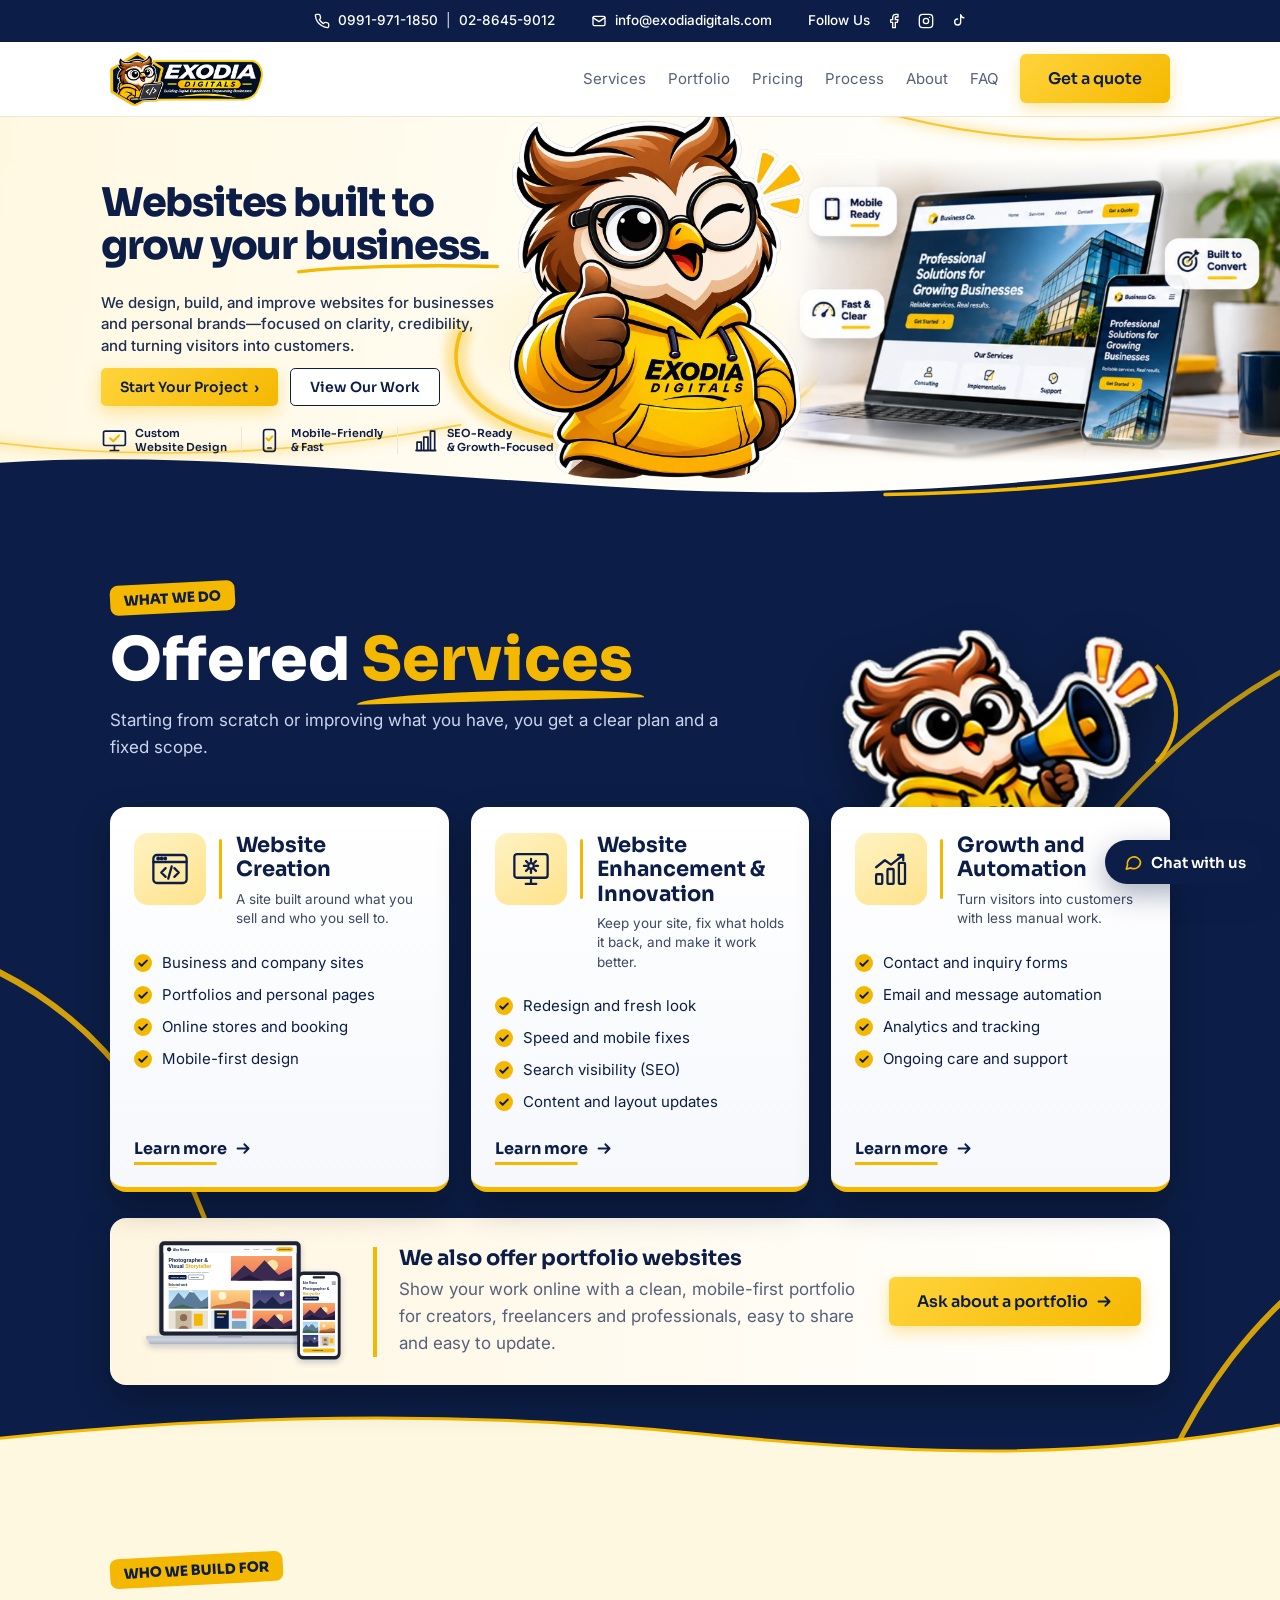
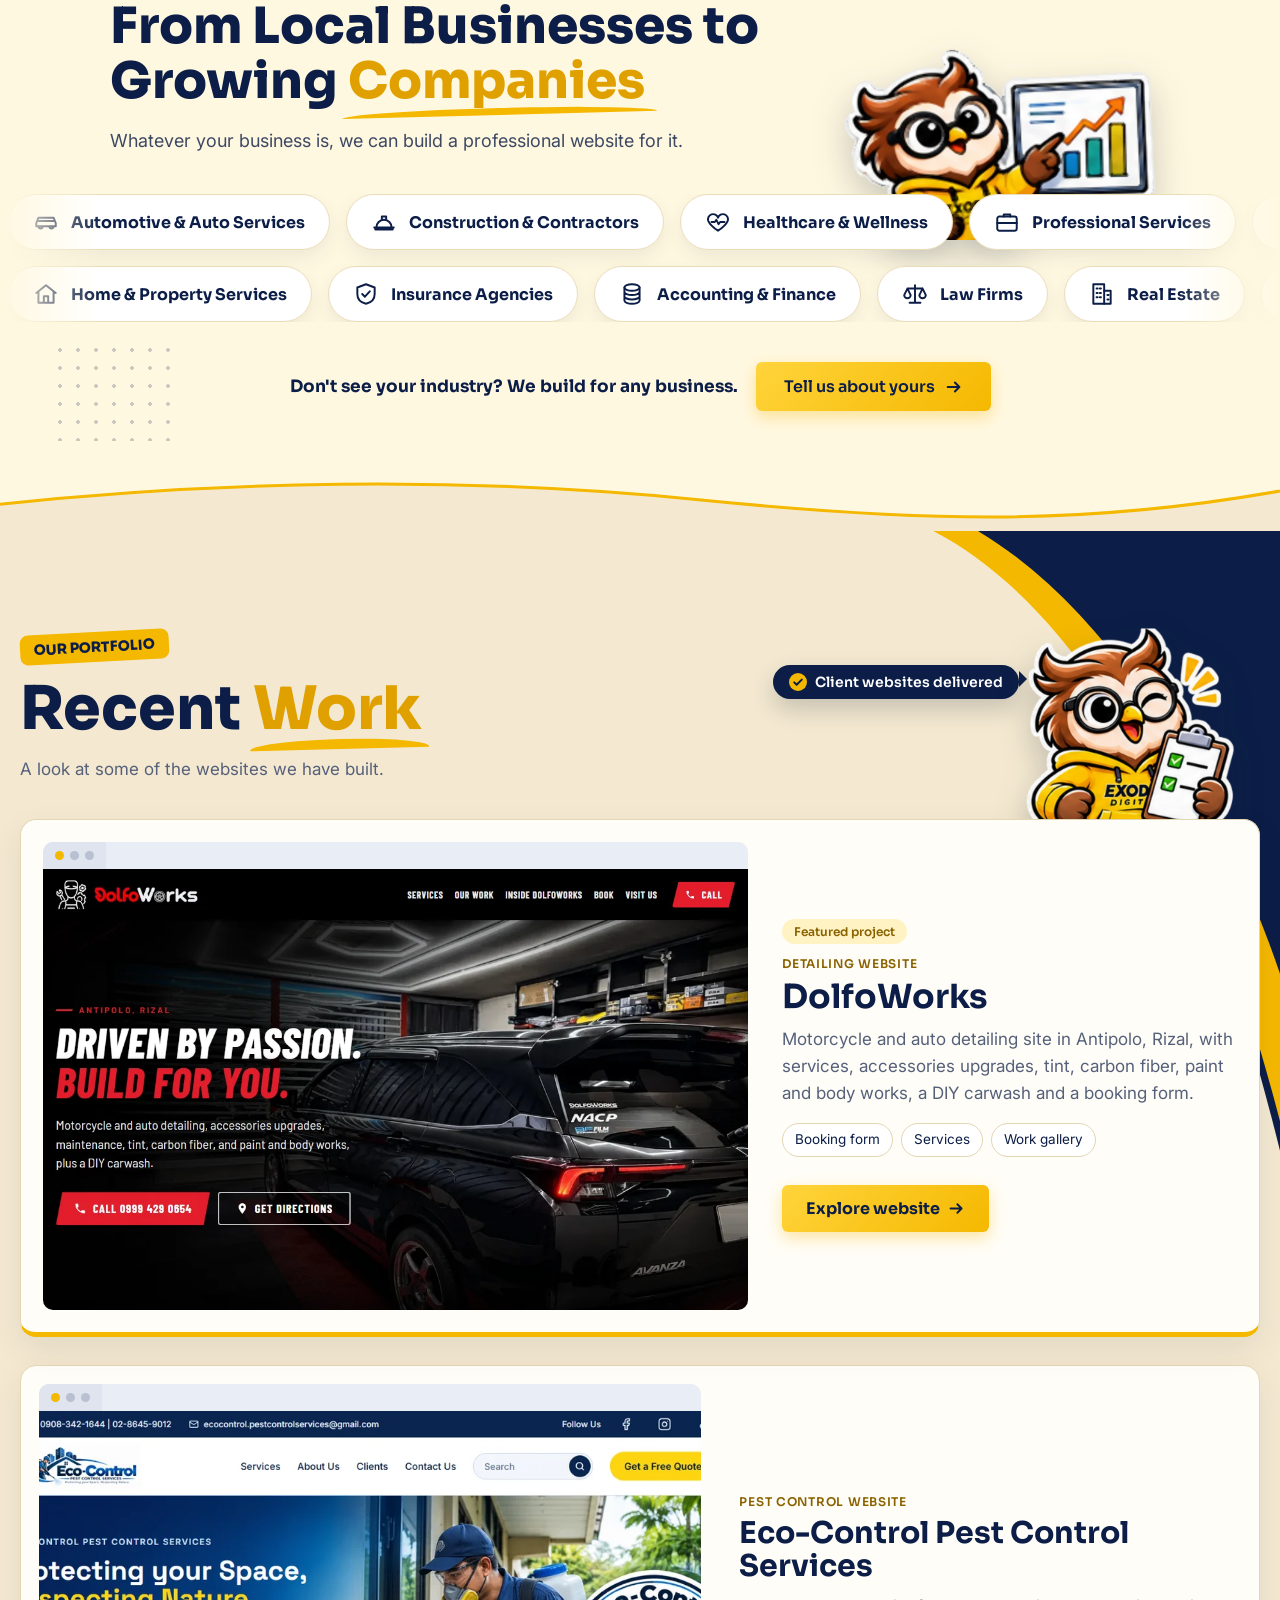
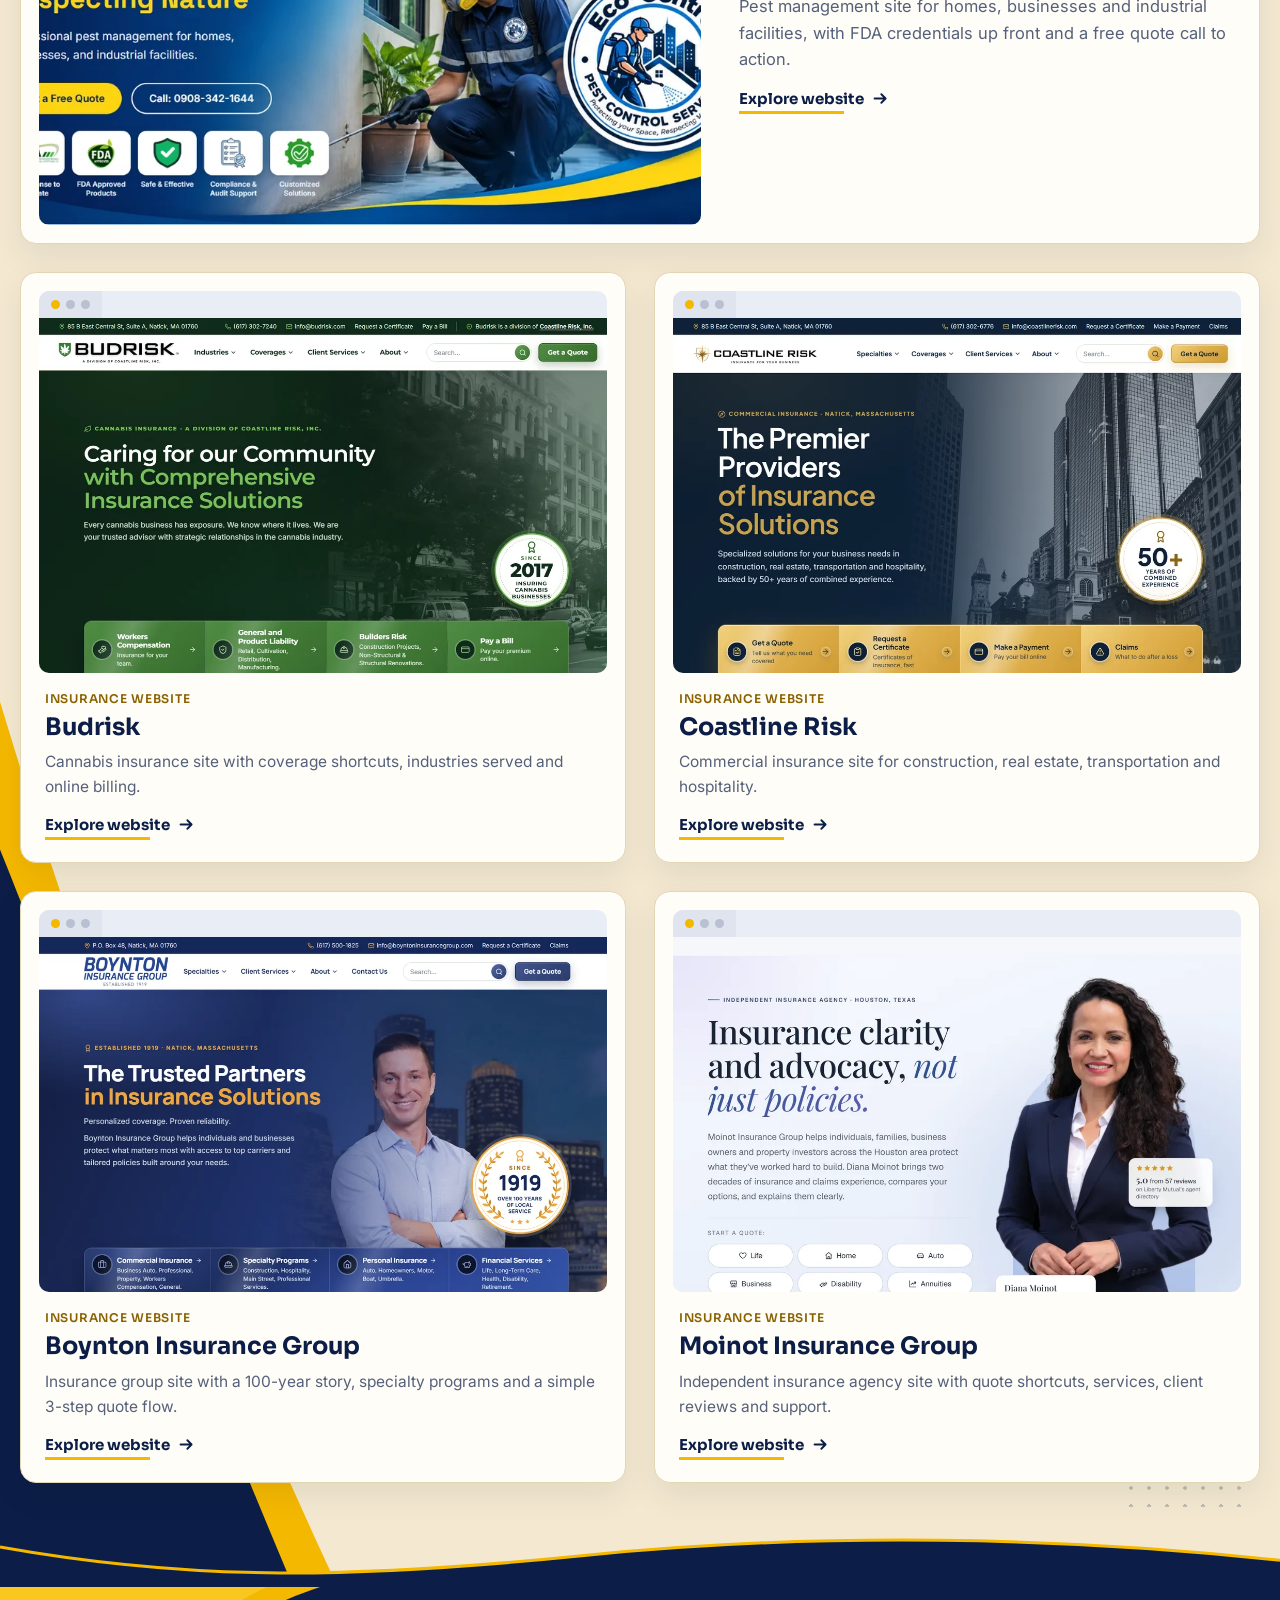
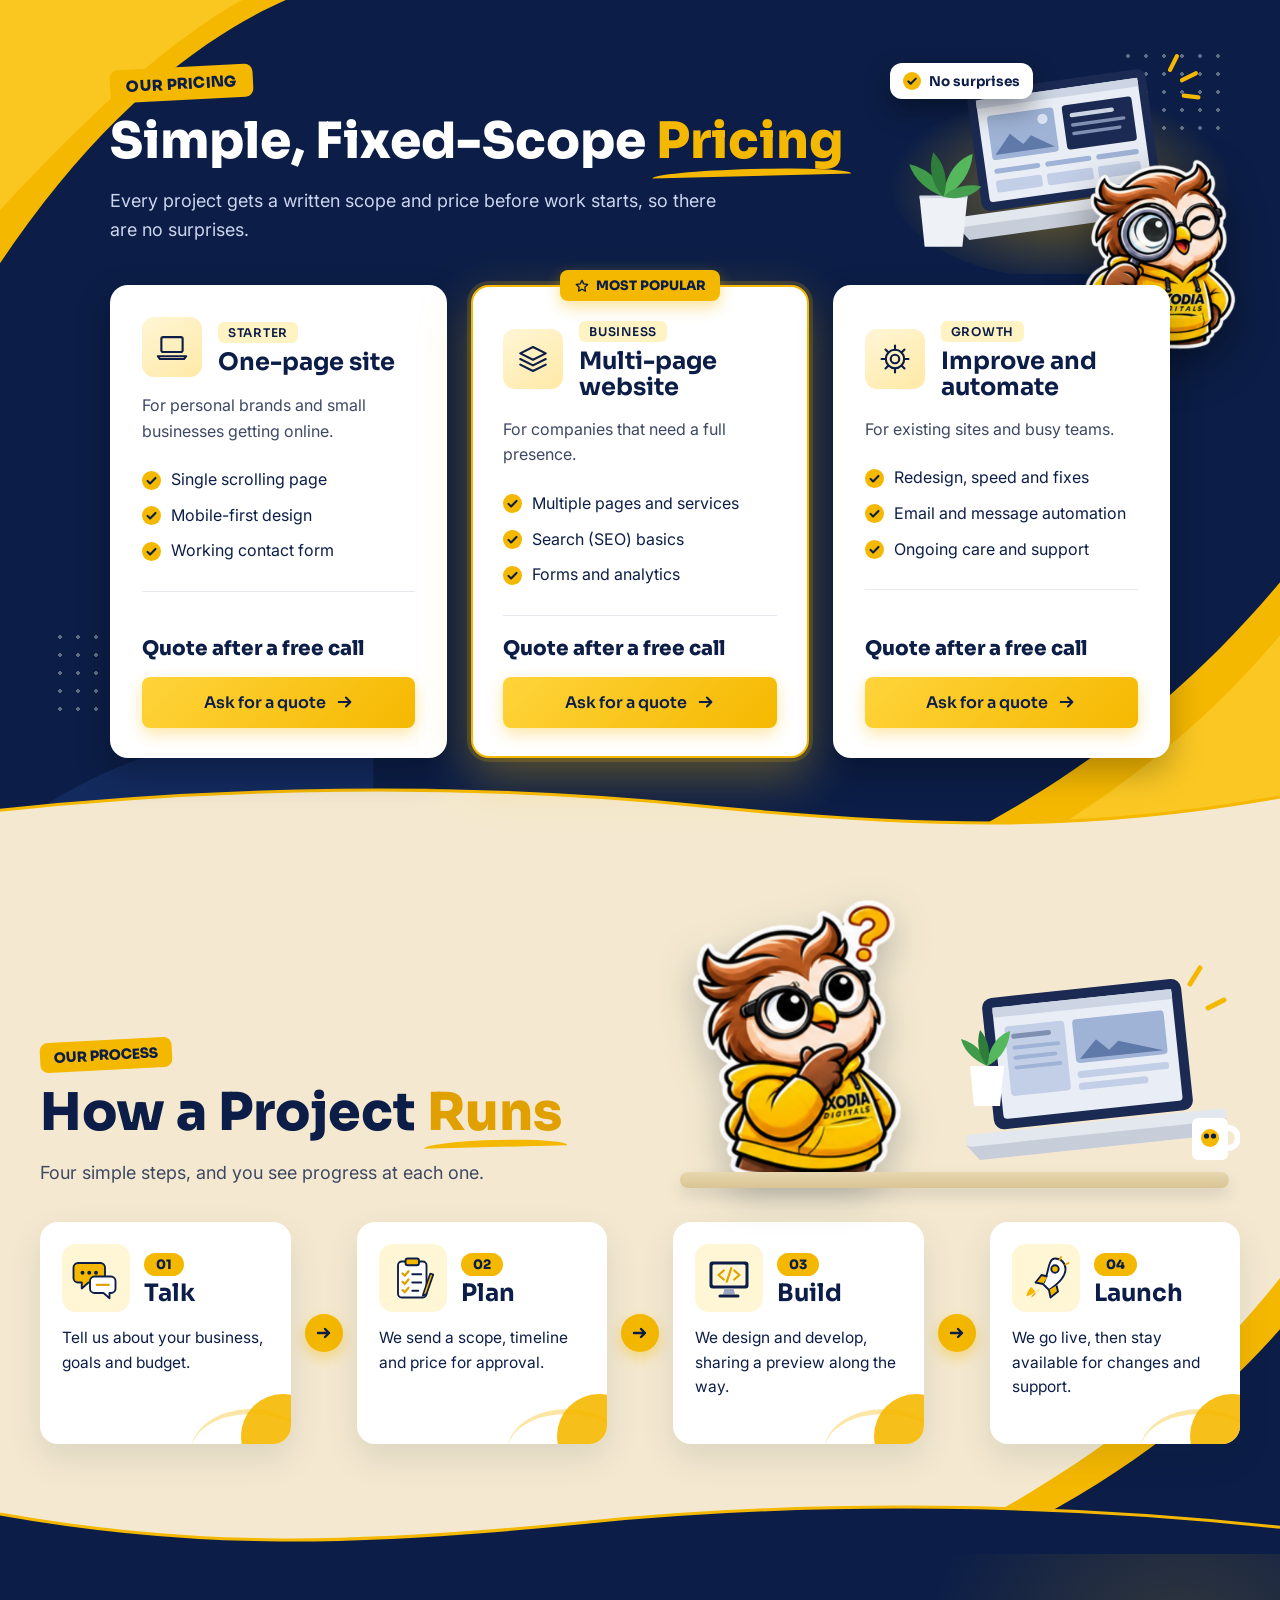
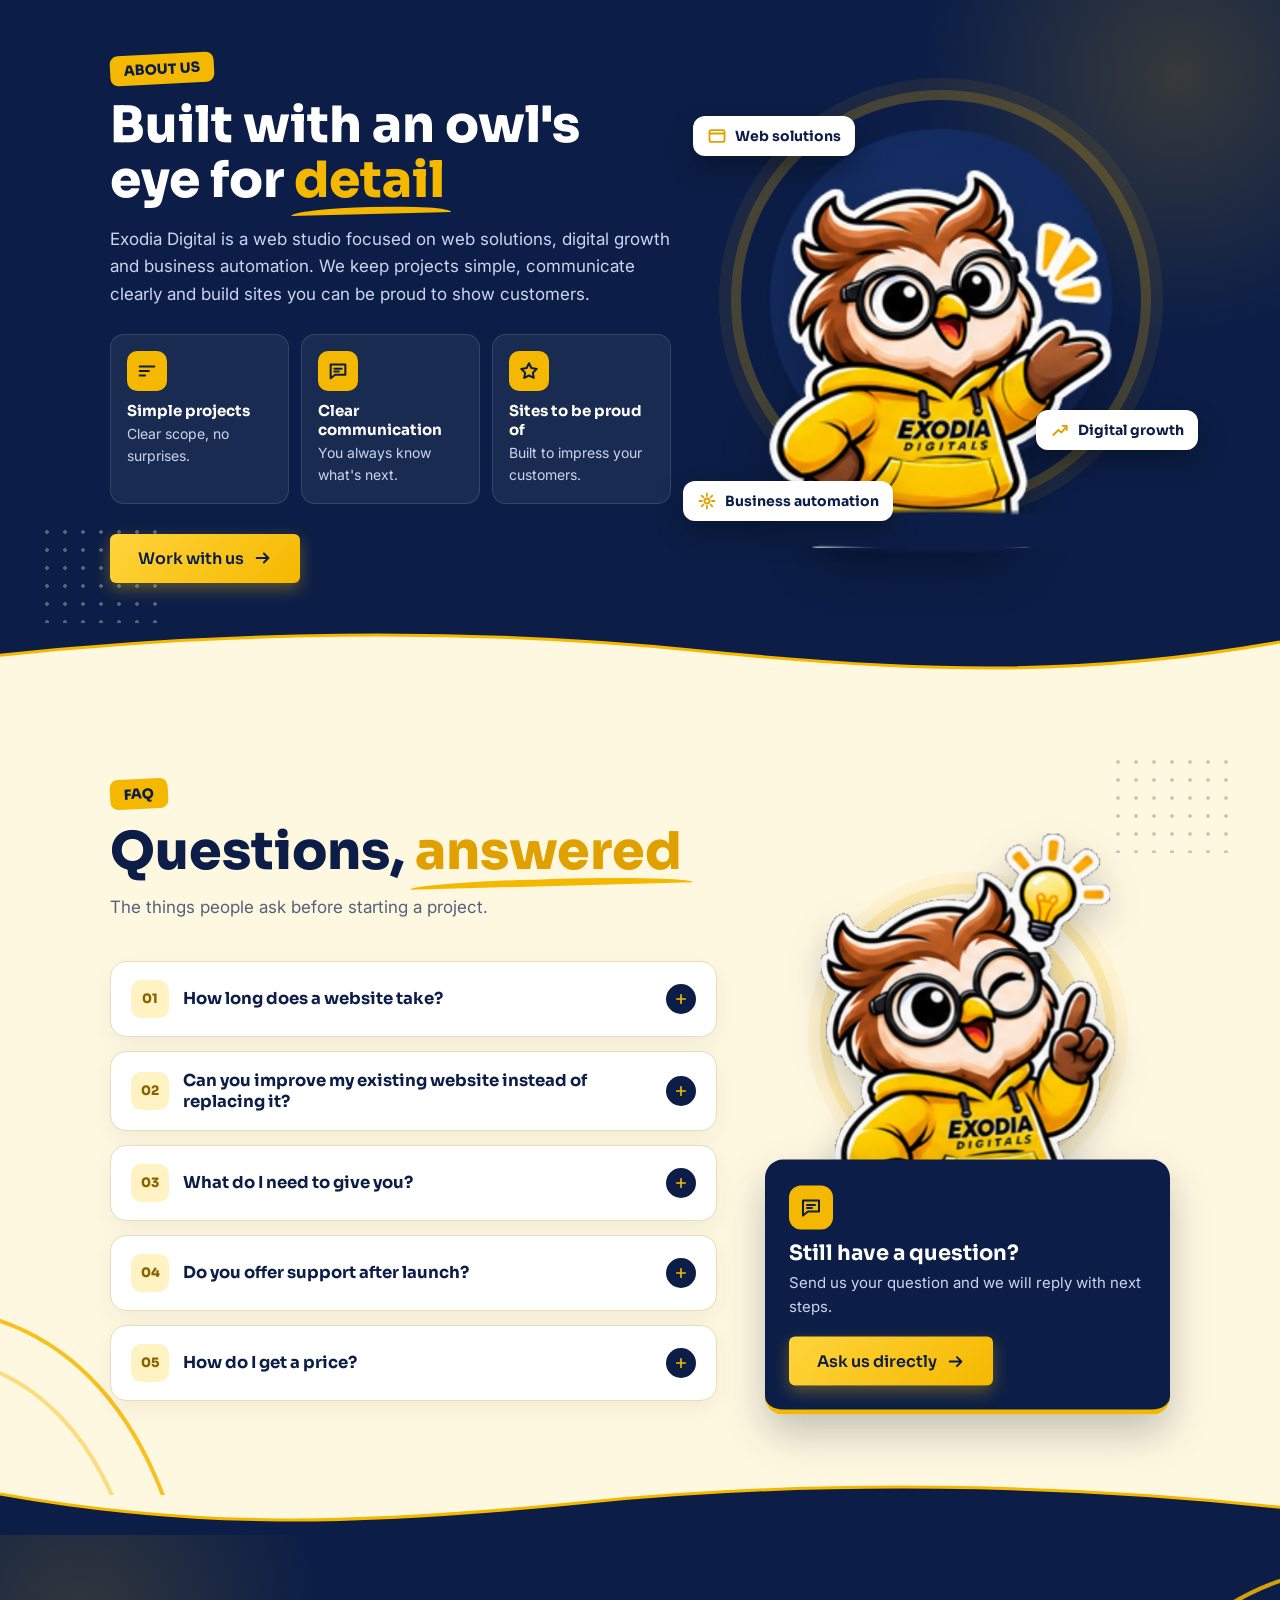
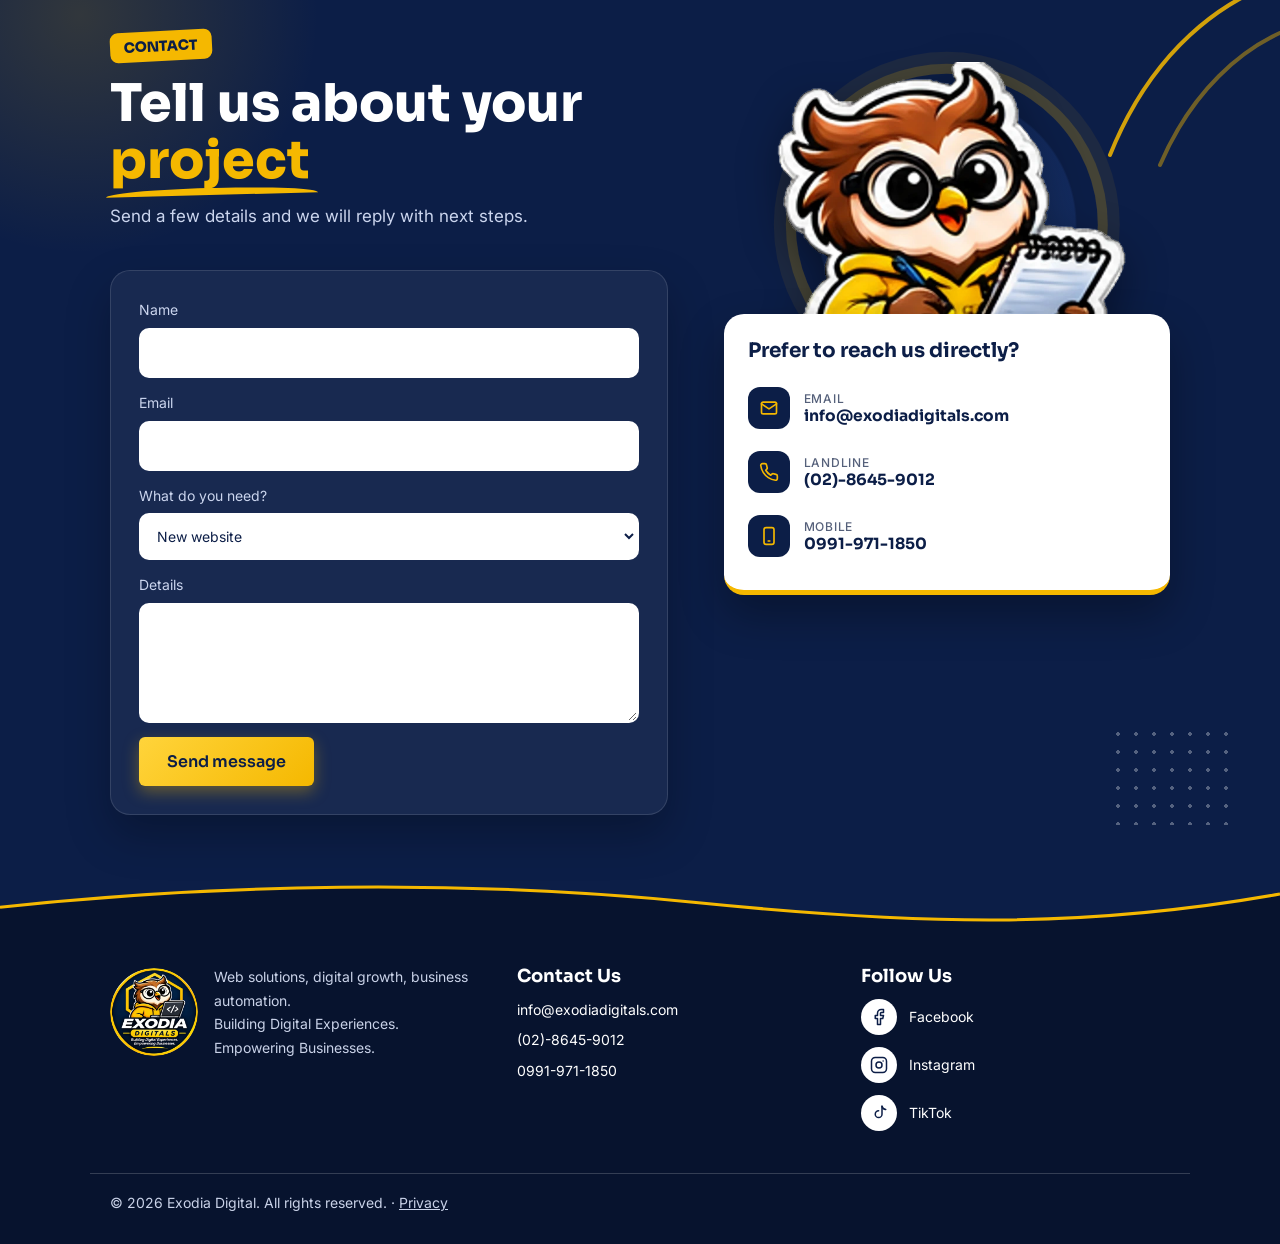
==== commit 9ec3d35f: "Match the Who we build for header to other sections and add the presenting owl Co-Authored-By: Claud" ====
--- a/index.html
+++ b/index.html
@@ -18,7 +18,7 @@
 <link rel="preconnect" href="https://fonts.gstatic.com" crossorigin>
 <link href="https://fonts.googleapis.com/css2?family=Sora:wght@400;600;800&family=Inter:wght@400;500&display=swap" rel="stylesheet">
 <link rel="preload" as="image" href="assets/images/hero-devices.webp" fetchpriority="high">
-<link rel="stylesheet" href="assets/css/styles.css?v=15">
+<link rel="stylesheet" href="assets/css/styles.css?v=17">
 <link rel="stylesheet" href="assets/css/chatbot.css?v=2">
 <script src="assets/js/main.js?v=2" defer></script>
 <script src="assets/js/chatbot.js?v=4" defer></script>
@@ -57,10 +57,11 @@
 </div><svg class="seam to-cream" viewBox="0 0 1440 80" preserveAspectRatio="none" aria-hidden="true" focusable="false"><path class="fillw" d="M0 46C240 18 520 12 780 40S1220 72 1440 30V80H0Z"/><path class="rib" d="M0 46C240 18 520 12 780 40S1220 72 1440 30"/></svg></section>
 
 
-<section id="industries" class="ind-sec" aria-labelledby="ind-title"><span class="dots-n ind-dots" aria-hidden="true"></span><div class="wrap ind-head">
+<section id="industries" class="ind-sec" aria-labelledby="ind-title"><span class="dots-n ind-dots" aria-hidden="true"></span><div class="wrap ind-head"><div class="ind-intro">
 <span class="sx-kicker">Who we build for</span>
-<h2 id="ind-title">From local businesses to <span class="hl">growing companies</span></h2>
-<p class="sub">Whatever your business is, we can build a professional website for it.</p>
+<h2 id="ind-title">From Local Businesses to Growing <span class="hl">Companies</span></h2>
+<p class="sub">Whatever your business is, we can build a professional website for it.</p></div>
+<div class="ind-mascot" aria-hidden="true"><img class="ind-owl" src="assets/images/owl-present-digitals.webp" alt="" width="593" height="360" loading="lazy" decoding="async"></div>
 </div>
 <div class="ind-rows">
 <div class="ind-row left"><ul class="ind-track"><li class="ind-chip"><svg viewBox="0 0 24 24" aria-hidden="true" focusable="false"><path d="M5 16h14M3 16v-3l2-5h14l2 5v3h-2M5 16H3m2 0a2 2 0 1 0 4 0m6 0a2 2 0 1 0 4 0M5 11h14"/></svg>Automotive & Auto Services</li><li class="ind-chip"><svg viewBox="0 0 24 24" aria-hidden="true" focusable="false"><path d="M3 17h18M5 17a7 7 0 0 1 14 0M10 10V7h4v3M4 17v2h16v-2"/></svg>Construction & Contractors</li><li class="ind-chip"><svg viewBox="0 0 24 24" aria-hidden="true" focusable="false"><path d="M12 20s-7-4.4-9-9a4.5 4.5 0 0 1 9-3 4.5 4.5 0 0 1 9 3c-2 4.6-9 9-9 9z"/><path d="M6 12h3l1.5-2 2 4 1.5-2H18"/></svg>Healthcare & Wellness</li><li class="ind-chip"><svg viewBox="0 0 24 24" aria-hidden="true" focusable="false"><rect x="3" y="7" width="18" height="13" rx="2"/><path d="M9 7V5h6v2M3 13h18"/></svg>Professional Services</li><li class="ind-chip"><svg viewBox="0 0 24 24" aria-hidden="true" focusable="false"><path d="M3 4h2l2.5 11h11L21 8H6.5"/><circle cx="9" cy="19" r="1.5"/><circle cx="17" cy="19" r="1.5"/></svg>Retail & E-commerce</li><li class="ind-chip"><svg viewBox="0 0 24 24" aria-hidden="true" focusable="false"><path d="M7 3v8a2 2 0 0 0 2 2v8M5 3v5M9 3v5M17 3c-2 2-2 6 0 8v10"/></svg>Food & Hospitality</li><li class="ind-chip"><svg viewBox="0 0 24 24" aria-hidden="true" focusable="false"><path d="M8 8a4 4 0 0 1 8 0v1H8zM7 10h10v4a5 5 0 0 1-10 0zM12 10v9M3 12h4M17 12h4M4 7l3 2M20 7l-3 2M4 18l3-2M20 18l-3-2"/></svg>Pest Control</li><li class="ind-chip"><svg viewBox="0 0 24 24" aria-hidden="true" focusable="false"><path d="M2 9l10-5 10 5-10 5z"/><path d="M6 11v5c3 2 9 2 12 0v-5M22 9v5"/></svg>Schools & Tutoring</li><li class="ind-chip"><svg viewBox="0 0 24 24" aria-hidden="true" focusable="false"><path d="M3 13l18-7-4 15-5-6-6 3 2-5z"/></svg>Travel & Tours</li><li class="ind-chip"><svg viewBox="0 0 24 24" aria-hidden="true" focusable="false"><path d="M14.5 6.5a4 4 0 0 0 5 5L12 19a2.1 2.1 0 0 1-3-3z"/><path d="M14.5 6.5L17 4l3 3-2.5 2.5"/></svg>Repair & Maintenance</li></ul><ul class="ind-track" aria-hidden="true"><li class="ind-chip"><svg viewBox="0 0 24 24" aria-hidden="true" focusable="false"><path d="M5 16h14M3 16v-3l2-5h14l2 5v3h-2M5 16H3m2 0a2 2 0 1 0 4 0m6 0a2 2 0 1 0 4 0M5 11h14"/></svg>Automotive & Auto Services</li><li class="ind-chip"><svg viewBox="0 0 24 24" aria-hidden="true" focusable="false"><path d="M3 17h18M5 17a7 7 0 0 1 14 0M10 10V7h4v3M4 17v2h16v-2"/></svg>Construction & Contractors</li><li class="ind-chip"><svg viewBox="0 0 24 24" aria-hidden="true" focusable="false"><path d="M12 20s-7-4.4-9-9a4.5 4.5 0 0 1 9-3 4.5 4.5 0 0 1 9 3c-2 4.6-9 9-9 9z"/><path d="M6 12h3l1.5-2 2 4 1.5-2H18"/></svg>Healthcare & Wellness</li><li class="ind-chip"><svg viewBox="0 0 24 24" aria-hidden="true" focusable="false"><rect x="3" y="7" width="18" height="13" rx="2"/><path d="M9 7V5h6v2M3 13h18"/></svg>Professional Services</li><li class="ind-chip"><svg viewBox="0 0 24 24" aria-hidden="true" focusable="false"><path d="M3 4h2l2.5 11h11L21 8H6.5"/><circle cx="9" cy="19" r="1.5"/><circle cx="17" cy="19" r="1.5"/></svg>Retail & E-commerce</li><li class="ind-chip"><svg viewBox="0 0 24 24" aria-hidden="true" focusable="false"><path d="M7 3v8a2 2 0 0 0 2 2v8M5 3v5M9 3v5M17 3c-2 2-2 6 0 8v10"/></svg>Food & Hospitality</li><li class="ind-chip"><svg viewBox="0 0 24 24" aria-hidden="true" focusable="false"><path d="M8 8a4 4 0 0 1 8 0v1H8zM7 10h10v4a5 5 0 0 1-10 0zM12 10v9M3 12h4M17 12h4M4 7l3 2M20 7l-3 2M4 18l3-2M20 18l-3-2"/></svg>Pest Control</li><li class="ind-chip"><svg viewBox="0 0 24 24" aria-hidden="true" focusable="false"><path d="M2 9l10-5 10 5-10 5z"/><path d="M6 11v5c3 2 9 2 12 0v-5M22 9v5"/></svg>Schools & Tutoring</li><li class="ind-chip"><svg viewBox="0 0 24 24" aria-hidden="true" focusable="false"><path d="M3 13l18-7-4 15-5-6-6 3 2-5z"/></svg>Travel & Tours</li><li class="ind-chip"><svg viewBox="0 0 24 24" aria-hidden="true" focusable="false"><path d="M14.5 6.5a4 4 0 0 0 5 5L12 19a2.1 2.1 0 0 1-3-3z"/><path d="M14.5 6.5L17 4l3 3-2.5 2.5"/></svg>Repair & Maintenance</li></ul></div>
--- a/assets/css/styles.css
+++ b/assets/css/styles.css
@@ -515,3 +515,14 @@
 .ind-foot .btn svg{width:18px;height:18px;transition:transform .2s}.ind-foot .btn:hover svg{transform:translateX(3px)}
 @media(max-width:820px){.ind-sec{padding:72px 0 96px}.ind-chip{padding:11px 18px;font-size:14.5px}.ind-chip svg{width:22px;height:22px}.ind-dots{display:none}}
 @media(prefers-reduced-motion:reduce){.ind-rows{-webkit-mask-image:none;mask-image:none}.ind-row{width:auto}.ind-track{animation:none!important;flex-wrap:wrap;justify-content:center;width:100%}.ind-track[aria-hidden]{display:none}}
+/* Who we build for: header v2 */
+.ind-head{display:flex;align-items:flex-end;justify-content:space-between;gap:24px;text-align:left}
+.ind-intro{flex:1;min-width:0}
+.ind-sec h2{font-size:clamp(32px,4.2vw,50px);margin:0}
+.ind-sec .sub{margin:18px 0 38px;max-width:56ch}
+.ind-mascot{flex:none;width:min(340px,30%);margin:-20px 1% -46px 0;position:relative;z-index:1}
+.ind-owl{display:block;width:100%;height:auto;filter:drop-shadow(0 14px 18px rgba(14,26,51,.22));transform-origin:30% 90%;animation:indPoint 4.5s ease-in-out infinite}
+@keyframes indPoint{0%,100%{transform:rotate(0)}50%{transform:rotate(-2deg) translateY(-5px)}}
+.ind-dots{left:4%;right:auto;top:auto;bottom:90px}
+@media(max-width:900px){.ind-head{flex-direction:column;align-items:stretch;gap:0}.ind-mascot{width:230px;align-self:flex-end;margin:-10px 4% -36px 0}.ind-sec .sub{margin-bottom:10px}}
+@media(prefers-reduced-motion:reduce){.ind-owl{animation:none}}
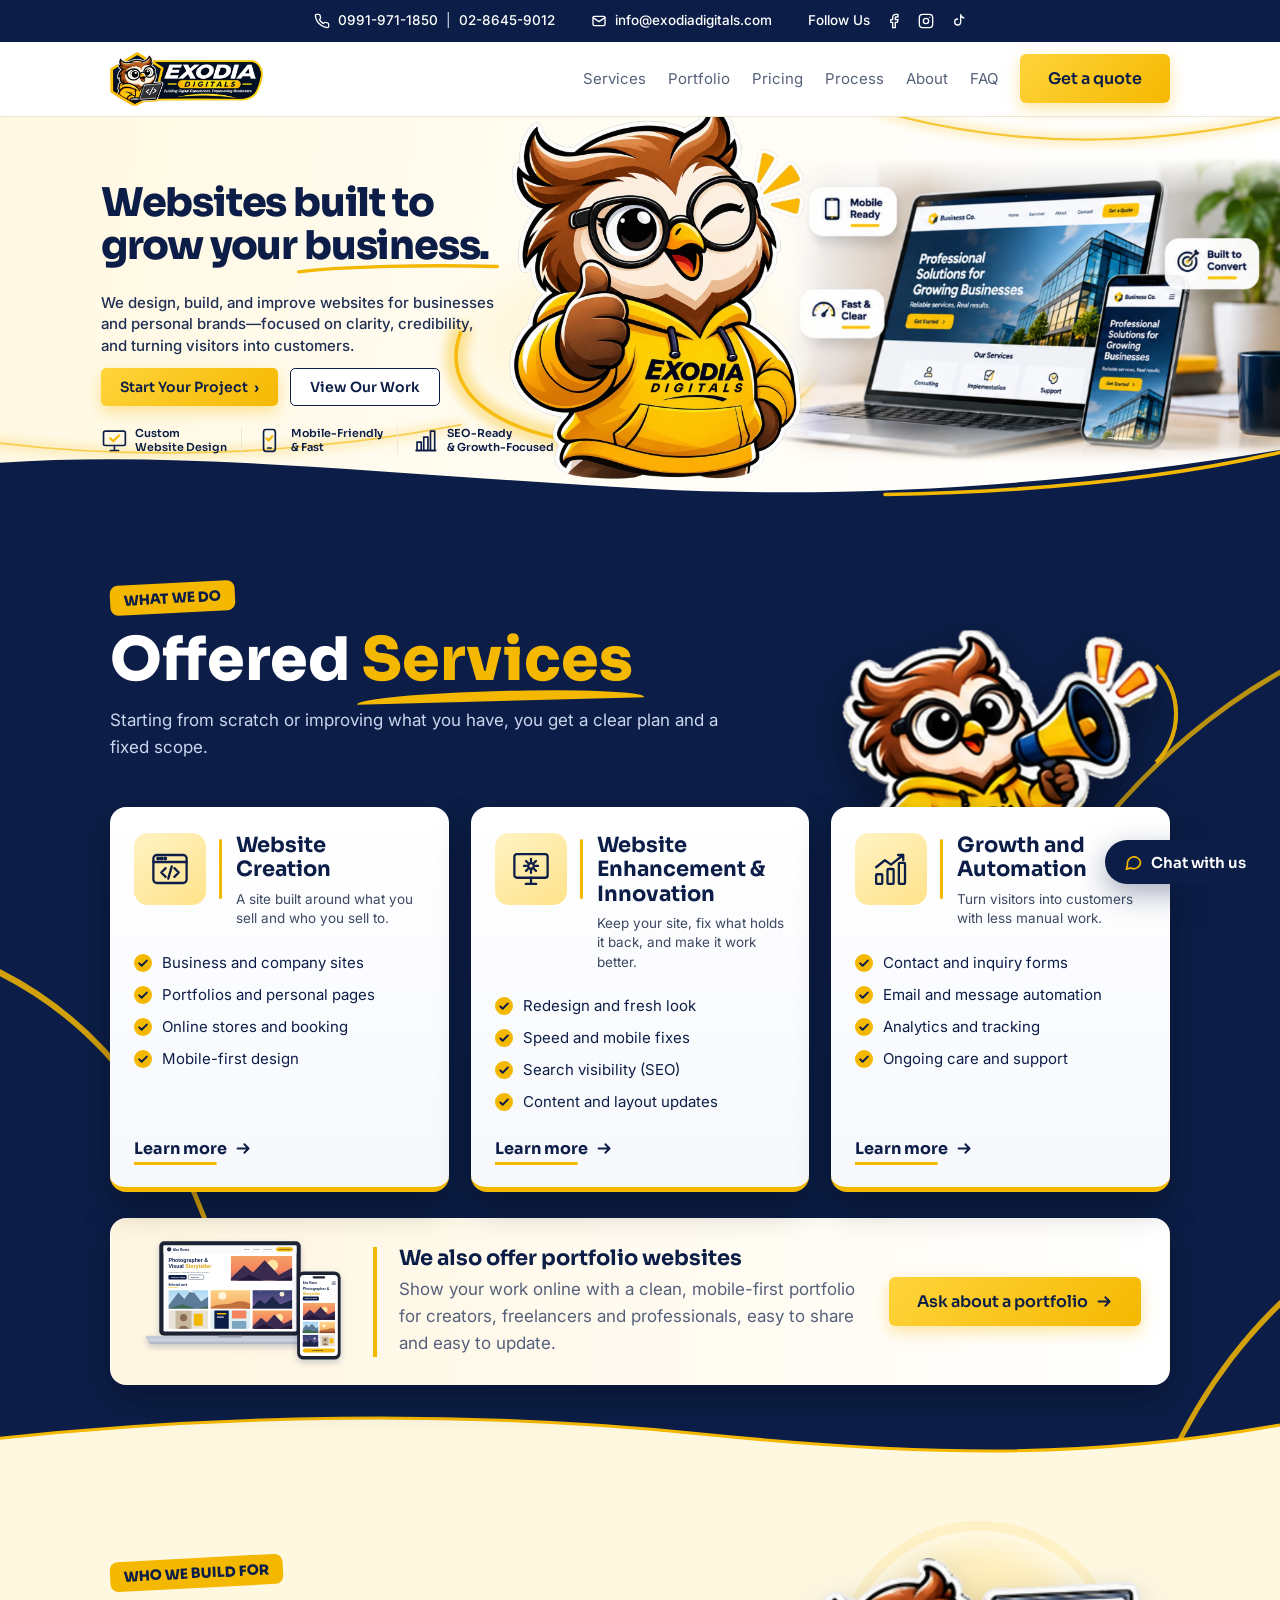
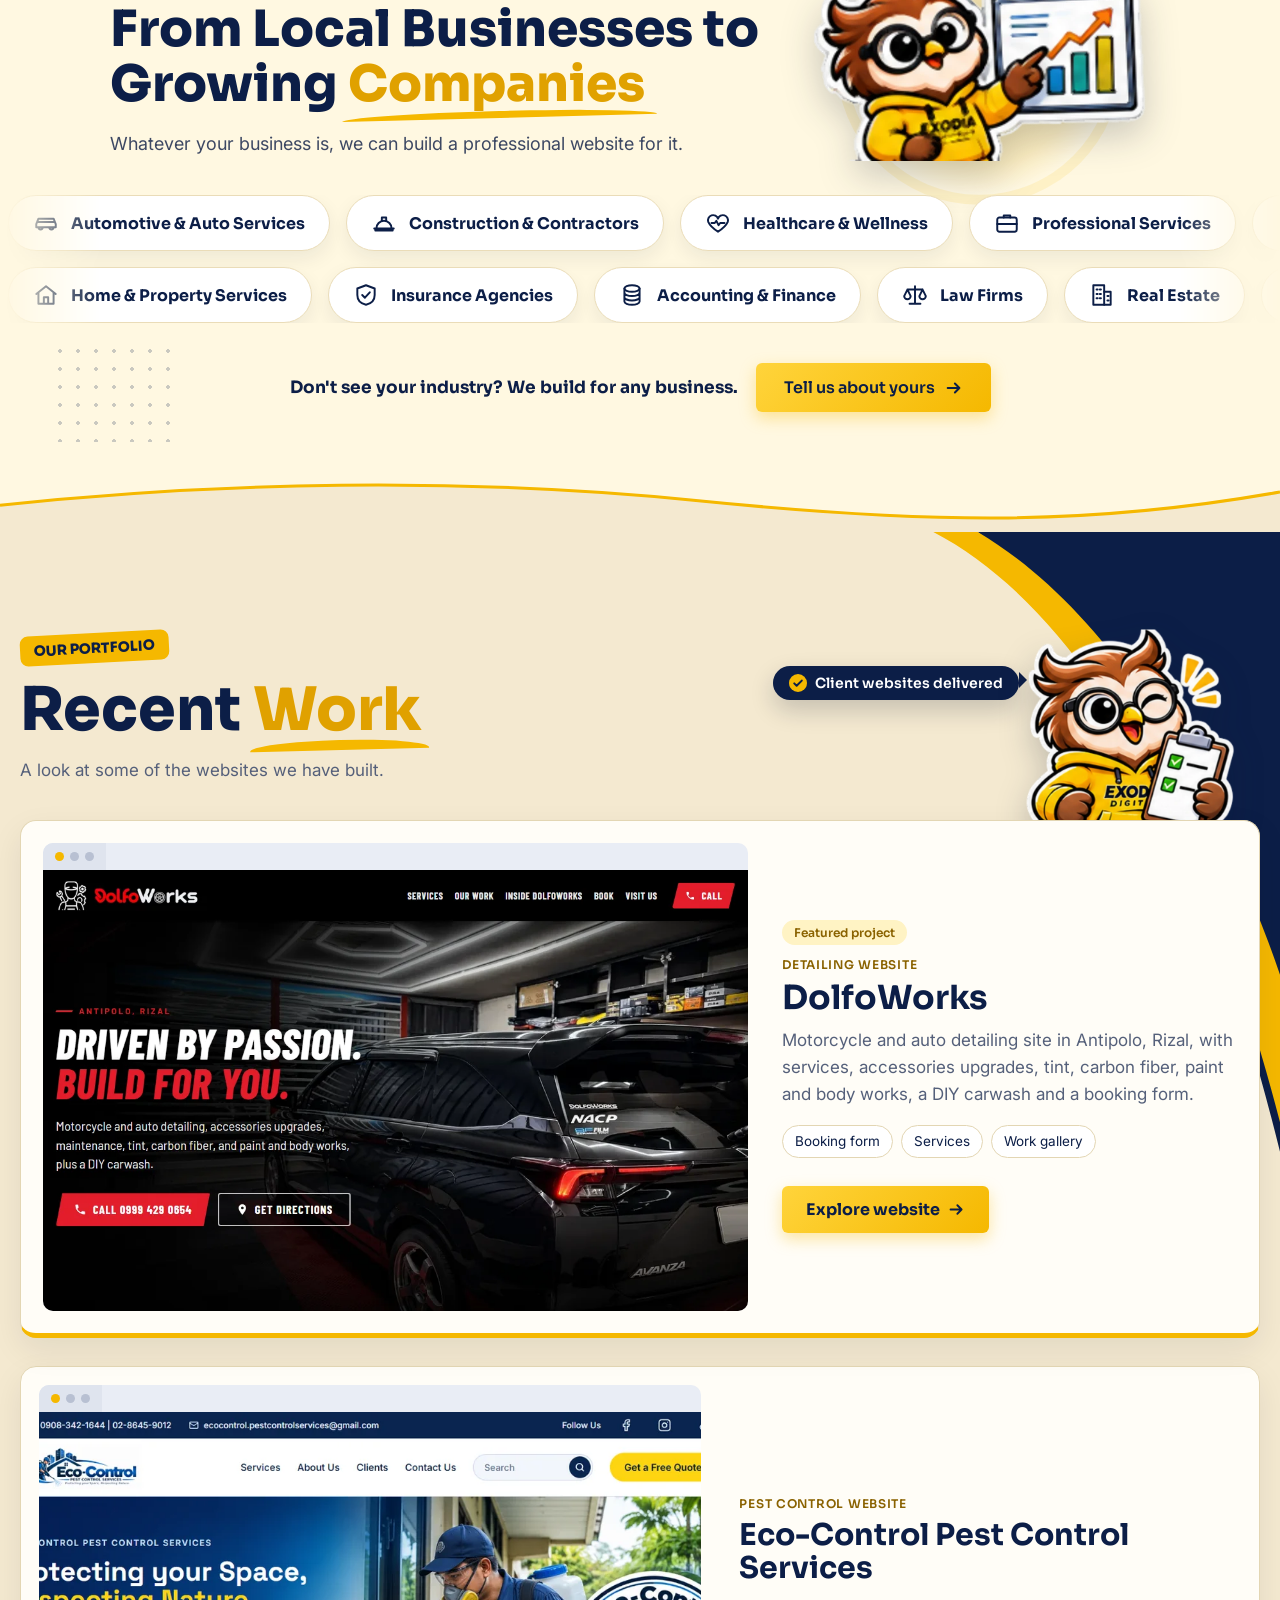
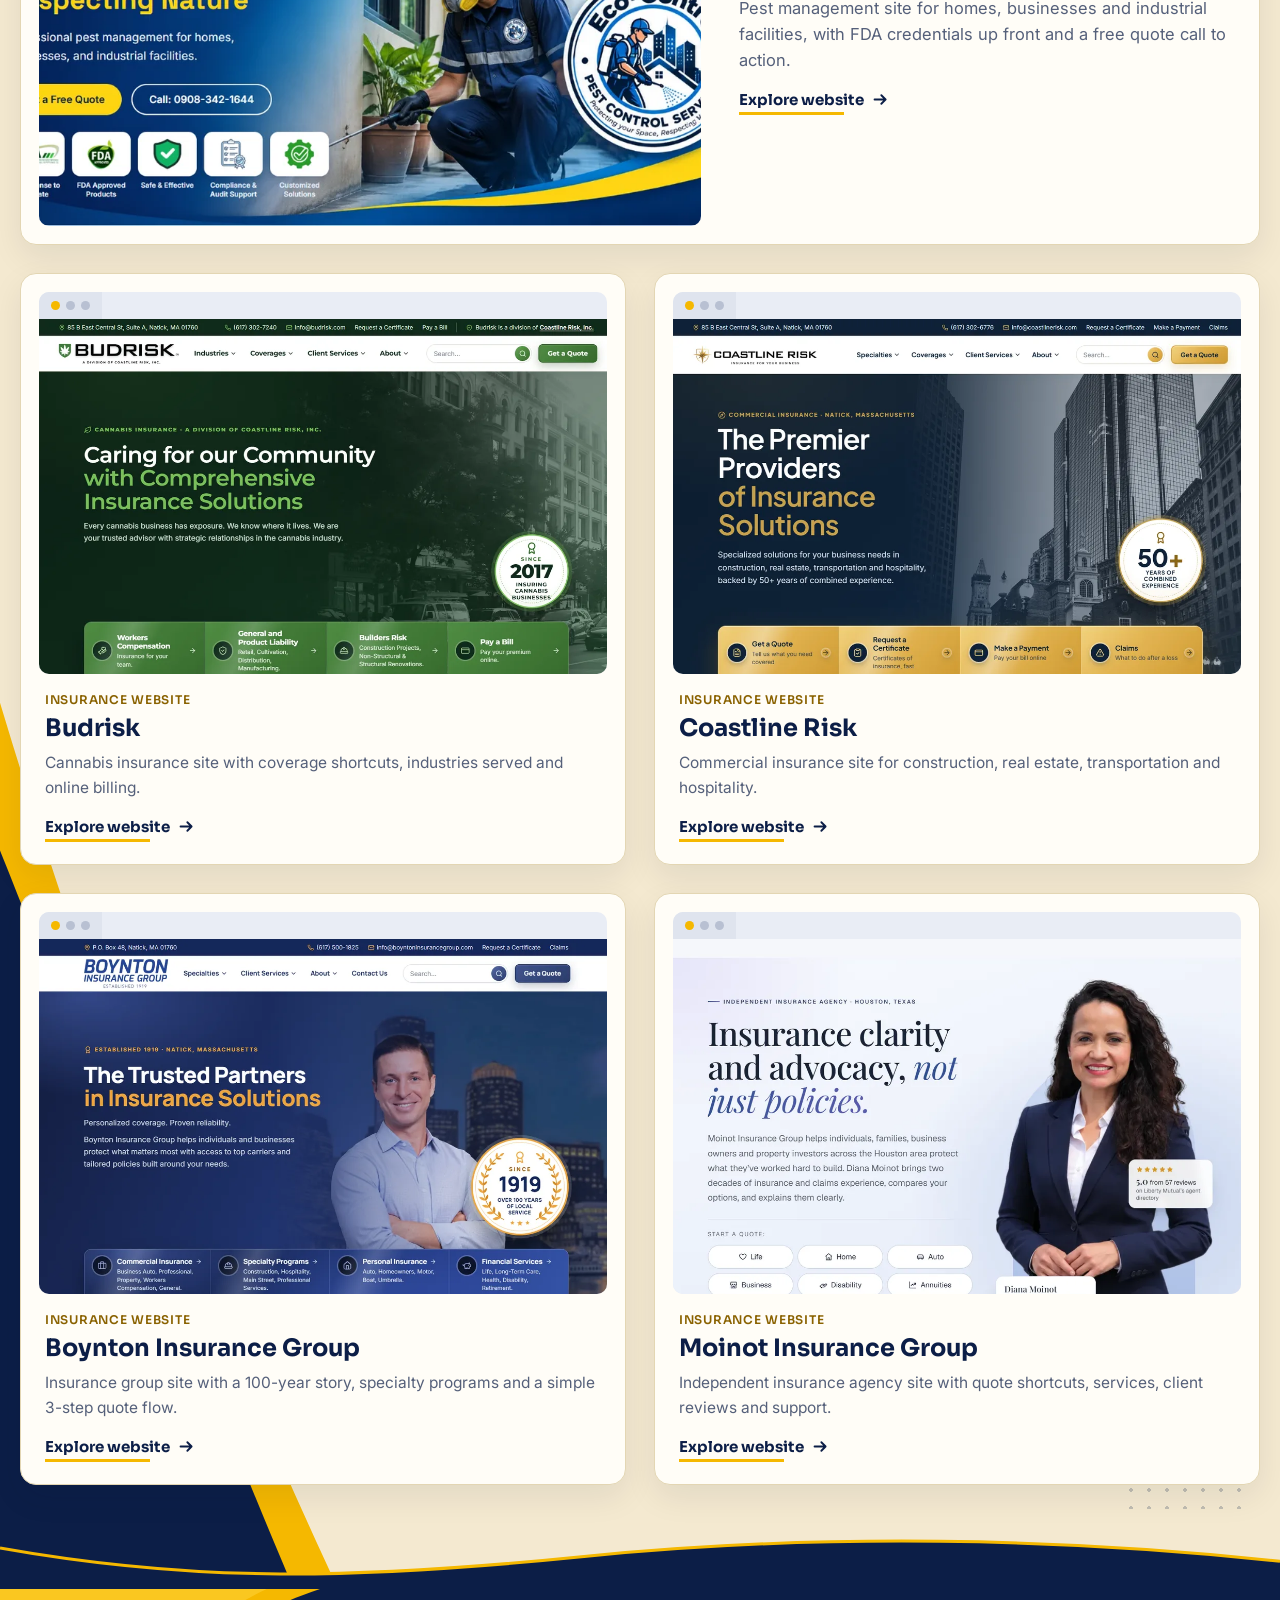
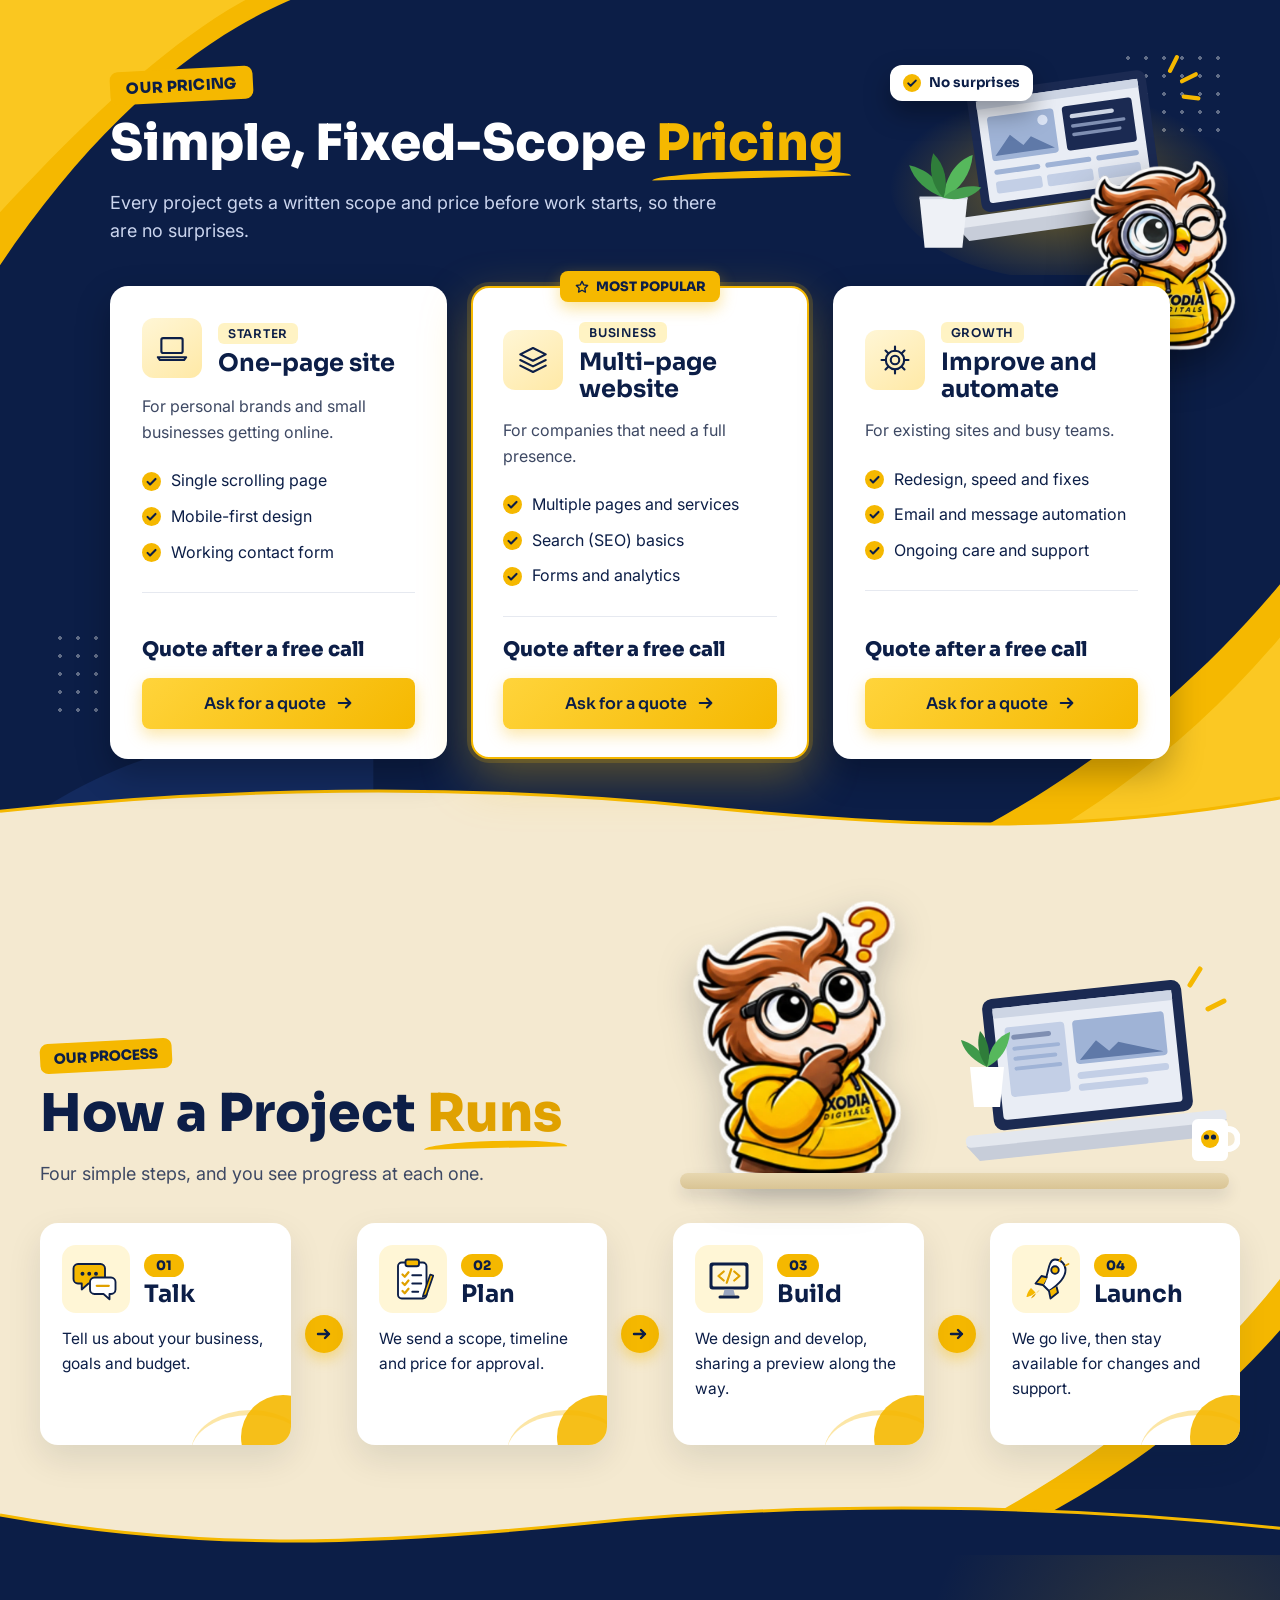
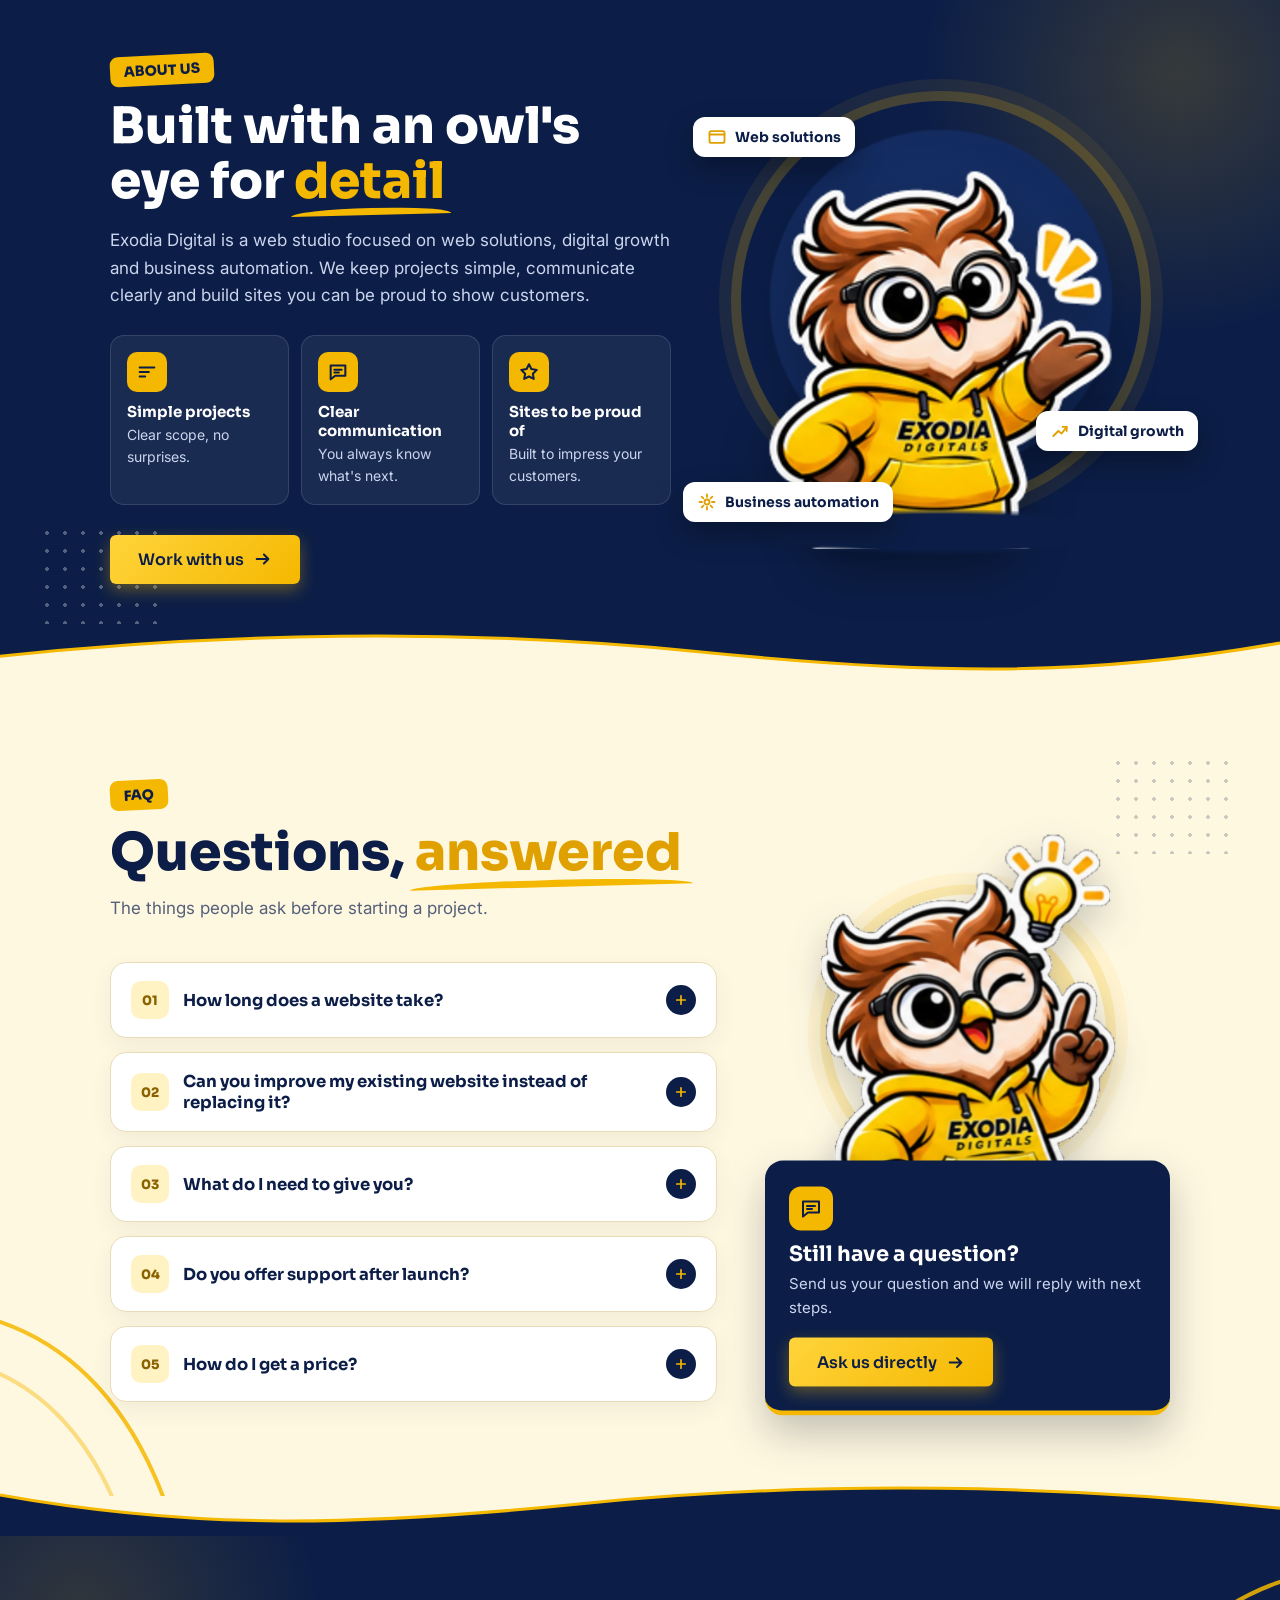
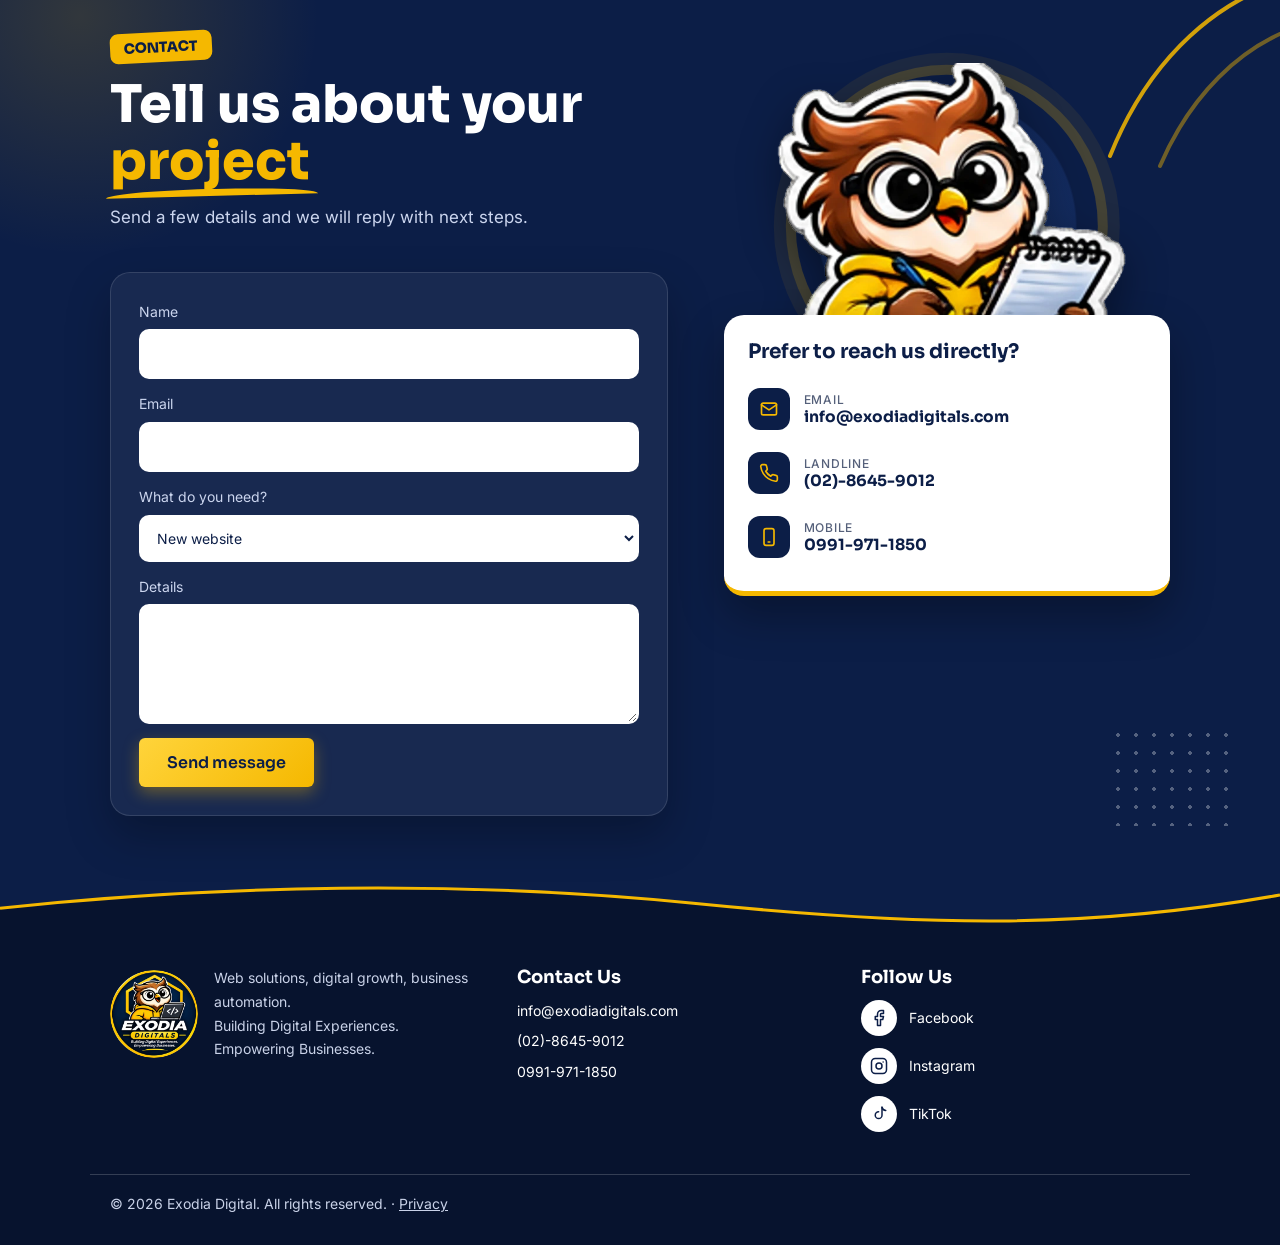
==== commit 933b2b9f: "Move the Who we build for owl beside the heading, clear of the moving rows Co-Authored-By: Claude Op" ====
--- a/index.html
+++ b/index.html
@@ -18,7 +18,7 @@
 <link rel="preconnect" href="https://fonts.gstatic.com" crossorigin>
 <link href="https://fonts.googleapis.com/css2?family=Sora:wght@400;600;800&family=Inter:wght@400;500&display=swap" rel="stylesheet">
 <link rel="preload" as="image" href="assets/images/hero-devices.webp" fetchpriority="high">
-<link rel="stylesheet" href="assets/css/styles.css?v=17">
+<link rel="stylesheet" href="assets/css/styles.css?v=18">
 <link rel="stylesheet" href="assets/css/chatbot.css?v=2">
 <script src="assets/js/main.js?v=2" defer></script>
 <script src="assets/js/chatbot.js?v=4" defer></script>
@@ -61,7 +61,7 @@
 <span class="sx-kicker">Who we build for</span>
 <h2 id="ind-title">From Local Businesses to Growing <span class="hl">Companies</span></h2>
 <p class="sub">Whatever your business is, we can build a professional website for it.</p></div>
-<div class="ind-mascot" aria-hidden="true"><img class="ind-owl" src="assets/images/owl-present-digitals.webp" alt="" width="593" height="360" loading="lazy" decoding="async"></div>
+<div class="ind-mascot" aria-hidden="true"><span class="ind-glow"></span><img class="ind-owl" src="assets/images/owl-present-digitals.webp" alt="" width="593" height="360" loading="lazy" decoding="async"></div>
 </div>
 <div class="ind-rows">
 <div class="ind-row left"><ul class="ind-track"><li class="ind-chip"><svg viewBox="0 0 24 24" aria-hidden="true" focusable="false"><path d="M5 16h14M3 16v-3l2-5h14l2 5v3h-2M5 16H3m2 0a2 2 0 1 0 4 0m6 0a2 2 0 1 0 4 0M5 11h14"/></svg>Automotive & Auto Services</li><li class="ind-chip"><svg viewBox="0 0 24 24" aria-hidden="true" focusable="false"><path d="M3 17h18M5 17a7 7 0 0 1 14 0M10 10V7h4v3M4 17v2h16v-2"/></svg>Construction & Contractors</li><li class="ind-chip"><svg viewBox="0 0 24 24" aria-hidden="true" focusable="false"><path d="M12 20s-7-4.4-9-9a4.5 4.5 0 0 1 9-3 4.5 4.5 0 0 1 9 3c-2 4.6-9 9-9 9z"/><path d="M6 12h3l1.5-2 2 4 1.5-2H18"/></svg>Healthcare & Wellness</li><li class="ind-chip"><svg viewBox="0 0 24 24" aria-hidden="true" focusable="false"><rect x="3" y="7" width="18" height="13" rx="2"/><path d="M9 7V5h6v2M3 13h18"/></svg>Professional Services</li><li class="ind-chip"><svg viewBox="0 0 24 24" aria-hidden="true" focusable="false"><path d="M3 4h2l2.5 11h11L21 8H6.5"/><circle cx="9" cy="19" r="1.5"/><circle cx="17" cy="19" r="1.5"/></svg>Retail & E-commerce</li><li class="ind-chip"><svg viewBox="0 0 24 24" aria-hidden="true" focusable="false"><path d="M7 3v8a2 2 0 0 0 2 2v8M5 3v5M9 3v5M17 3c-2 2-2 6 0 8v10"/></svg>Food & Hospitality</li><li class="ind-chip"><svg viewBox="0 0 24 24" aria-hidden="true" focusable="false"><path d="M8 8a4 4 0 0 1 8 0v1H8zM7 10h10v4a5 5 0 0 1-10 0zM12 10v9M3 12h4M17 12h4M4 7l3 2M20 7l-3 2M4 18l3-2M20 18l-3-2"/></svg>Pest Control</li><li class="ind-chip"><svg viewBox="0 0 24 24" aria-hidden="true" focusable="false"><path d="M2 9l10-5 10 5-10 5z"/><path d="M6 11v5c3 2 9 2 12 0v-5M22 9v5"/></svg>Schools & Tutoring</li><li class="ind-chip"><svg viewBox="0 0 24 24" aria-hidden="true" focusable="false"><path d="M3 13l18-7-4 15-5-6-6 3 2-5z"/></svg>Travel & Tours</li><li class="ind-chip"><svg viewBox="0 0 24 24" aria-hidden="true" focusable="false"><path d="M14.5 6.5a4 4 0 0 0 5 5L12 19a2.1 2.1 0 0 1-3-3z"/><path d="M14.5 6.5L17 4l3 3-2.5 2.5"/></svg>Repair & Maintenance</li></ul><ul class="ind-track" aria-hidden="true"><li class="ind-chip"><svg viewBox="0 0 24 24" aria-hidden="true" focusable="false"><path d="M5 16h14M3 16v-3l2-5h14l2 5v3h-2M5 16H3m2 0a2 2 0 1 0 4 0m6 0a2 2 0 1 0 4 0M5 11h14"/></svg>Automotive & Auto Services</li><li class="ind-chip"><svg viewBox="0 0 24 24" aria-hidden="true" focusable="false"><path d="M3 17h18M5 17a7 7 0 0 1 14 0M10 10V7h4v3M4 17v2h16v-2"/></svg>Construction & Contractors</li><li class="ind-chip"><svg viewBox="0 0 24 24" aria-hidden="true" focusable="false"><path d="M12 20s-7-4.4-9-9a4.5 4.5 0 0 1 9-3 4.5 4.5 0 0 1 9 3c-2 4.6-9 9-9 9z"/><path d="M6 12h3l1.5-2 2 4 1.5-2H18"/></svg>Healthcare & Wellness</li><li class="ind-chip"><svg viewBox="0 0 24 24" aria-hidden="true" focusable="false"><rect x="3" y="7" width="18" height="13" rx="2"/><path d="M9 7V5h6v2M3 13h18"/></svg>Professional Services</li><li class="ind-chip"><svg viewBox="0 0 24 24" aria-hidden="true" focusable="false"><path d="M3 4h2l2.5 11h11L21 8H6.5"/><circle cx="9" cy="19" r="1.5"/><circle cx="17" cy="19" r="1.5"/></svg>Retail & E-commerce</li><li class="ind-chip"><svg viewBox="0 0 24 24" aria-hidden="true" focusable="false"><path d="M7 3v8a2 2 0 0 0 2 2v8M5 3v5M9 3v5M17 3c-2 2-2 6 0 8v10"/></svg>Food & Hospitality</li><li class="ind-chip"><svg viewBox="0 0 24 24" aria-hidden="true" focusable="false"><path d="M8 8a4 4 0 0 1 8 0v1H8zM7 10h10v4a5 5 0 0 1-10 0zM12 10v9M3 12h4M17 12h4M4 7l3 2M20 7l-3 2M4 18l3-2M20 18l-3-2"/></svg>Pest Control</li><li class="ind-chip"><svg viewBox="0 0 24 24" aria-hidden="true" focusable="false"><path d="M2 9l10-5 10 5-10 5z"/><path d="M6 11v5c3 2 9 2 12 0v-5M22 9v5"/></svg>Schools & Tutoring</li><li class="ind-chip"><svg viewBox="0 0 24 24" aria-hidden="true" focusable="false"><path d="M3 13l18-7-4 15-5-6-6 3 2-5z"/></svg>Travel & Tours</li><li class="ind-chip"><svg viewBox="0 0 24 24" aria-hidden="true" focusable="false"><path d="M14.5 6.5a4 4 0 0 0 5 5L12 19a2.1 2.1 0 0 1-3-3z"/><path d="M14.5 6.5L17 4l3 3-2.5 2.5"/></svg>Repair & Maintenance</li></ul></div>
--- a/assets/css/styles.css
+++ b/assets/css/styles.css
@@ -526,3 +526,10 @@
 .ind-dots{left:4%;right:auto;top:auto;bottom:90px}
 @media(max-width:900px){.ind-head{flex-direction:column;align-items:stretch;gap:0}.ind-mascot{width:230px;align-self:flex-end;margin:-10px 4% -36px 0}.ind-sec .sub{margin-bottom:10px}}
 @media(prefers-reduced-motion:reduce){.ind-owl{animation:none}}
+/* Who we build for: owl position v2 */
+.ind-head{align-items:center;margin-bottom:34px}
+.ind-sec .sub{margin-bottom:0}
+.ind-mascot{width:min(360px,32%);margin:0 2% 0 0;display:grid;place-items:center}
+.ind-glow{position:absolute;left:50%;top:52%;width:78%;aspect-ratio:1;transform:translate(-50%,-50%);border-radius:50%;background:radial-gradient(circle,#ffe7a0 0,#fff0c2 55%,transparent 70%);box-shadow:0 0 0 10px rgba(245,184,0,.12)}
+.ind-owl{position:relative}
+@media(max-width:900px){.ind-head{align-items:stretch;margin-bottom:24px}.ind-mascot{width:240px;align-self:center;margin:18px auto 0}.ind-sec .sub{margin-bottom:0}}
